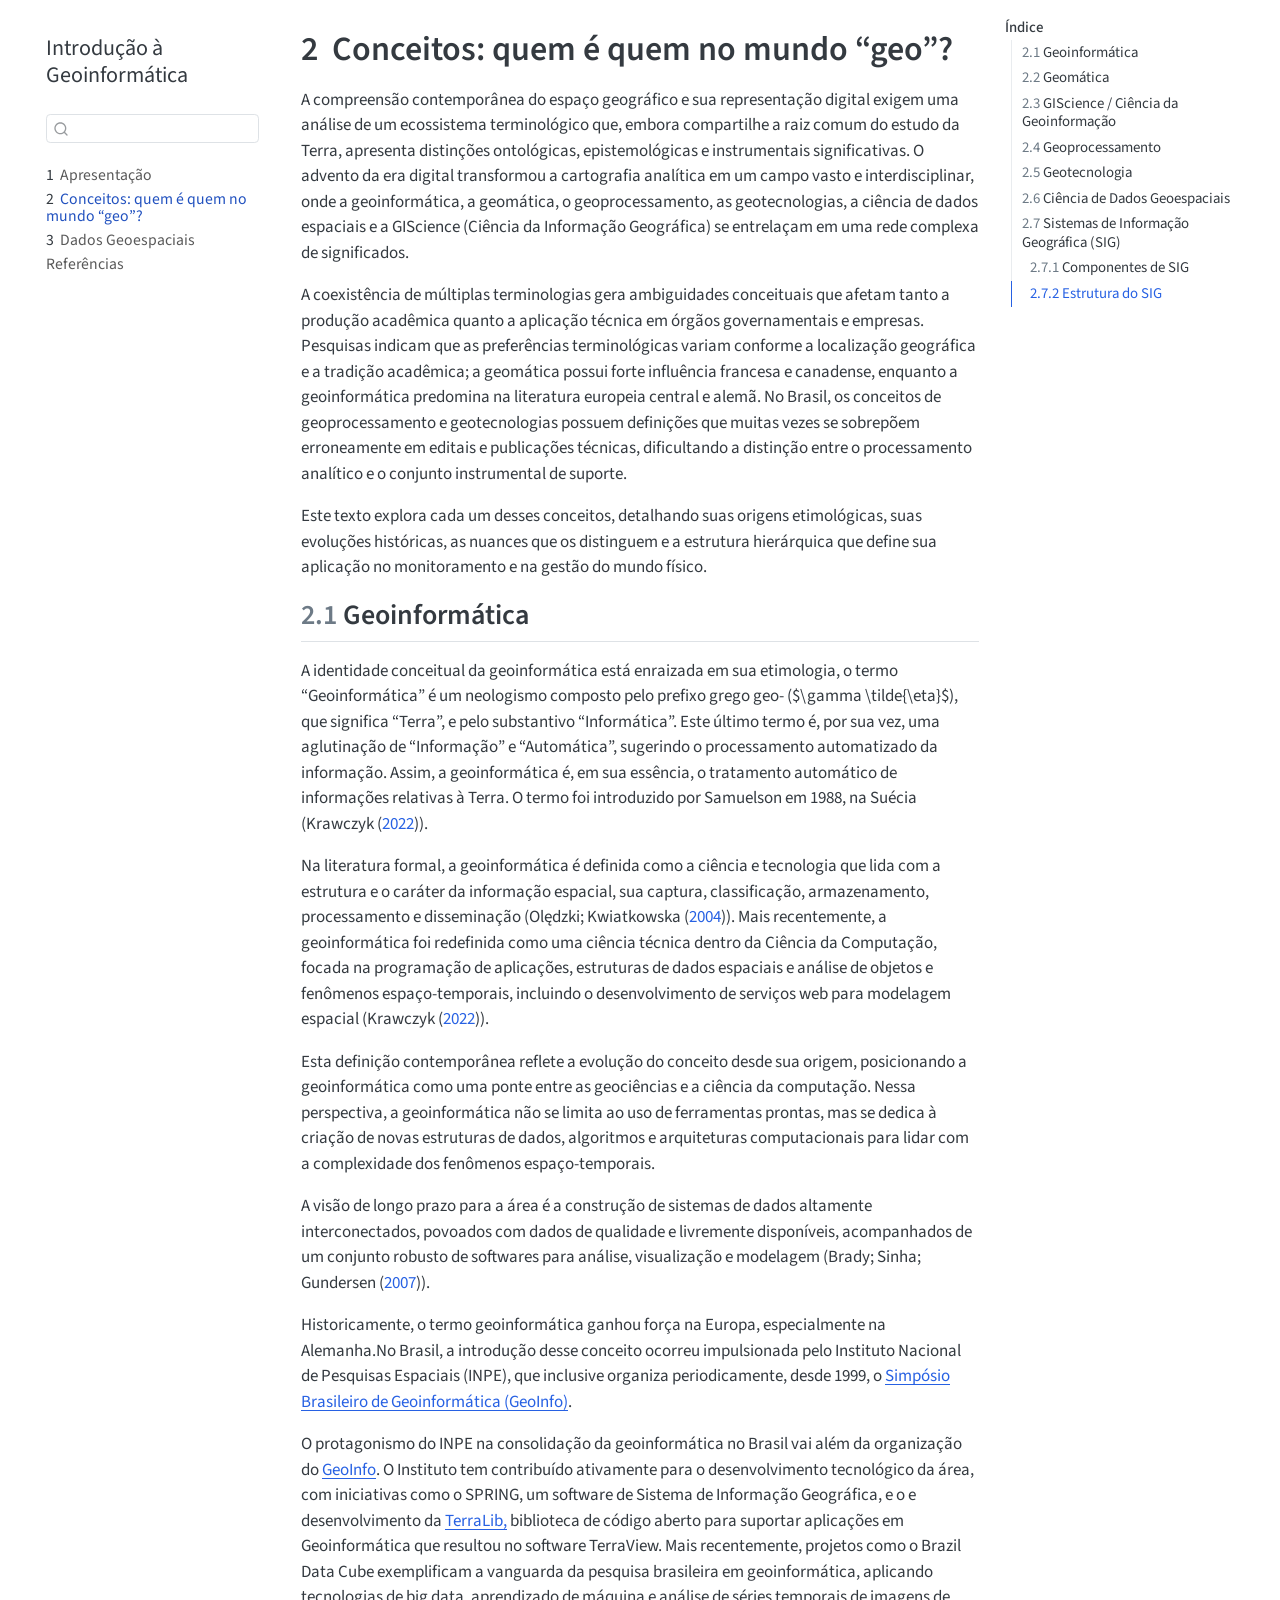
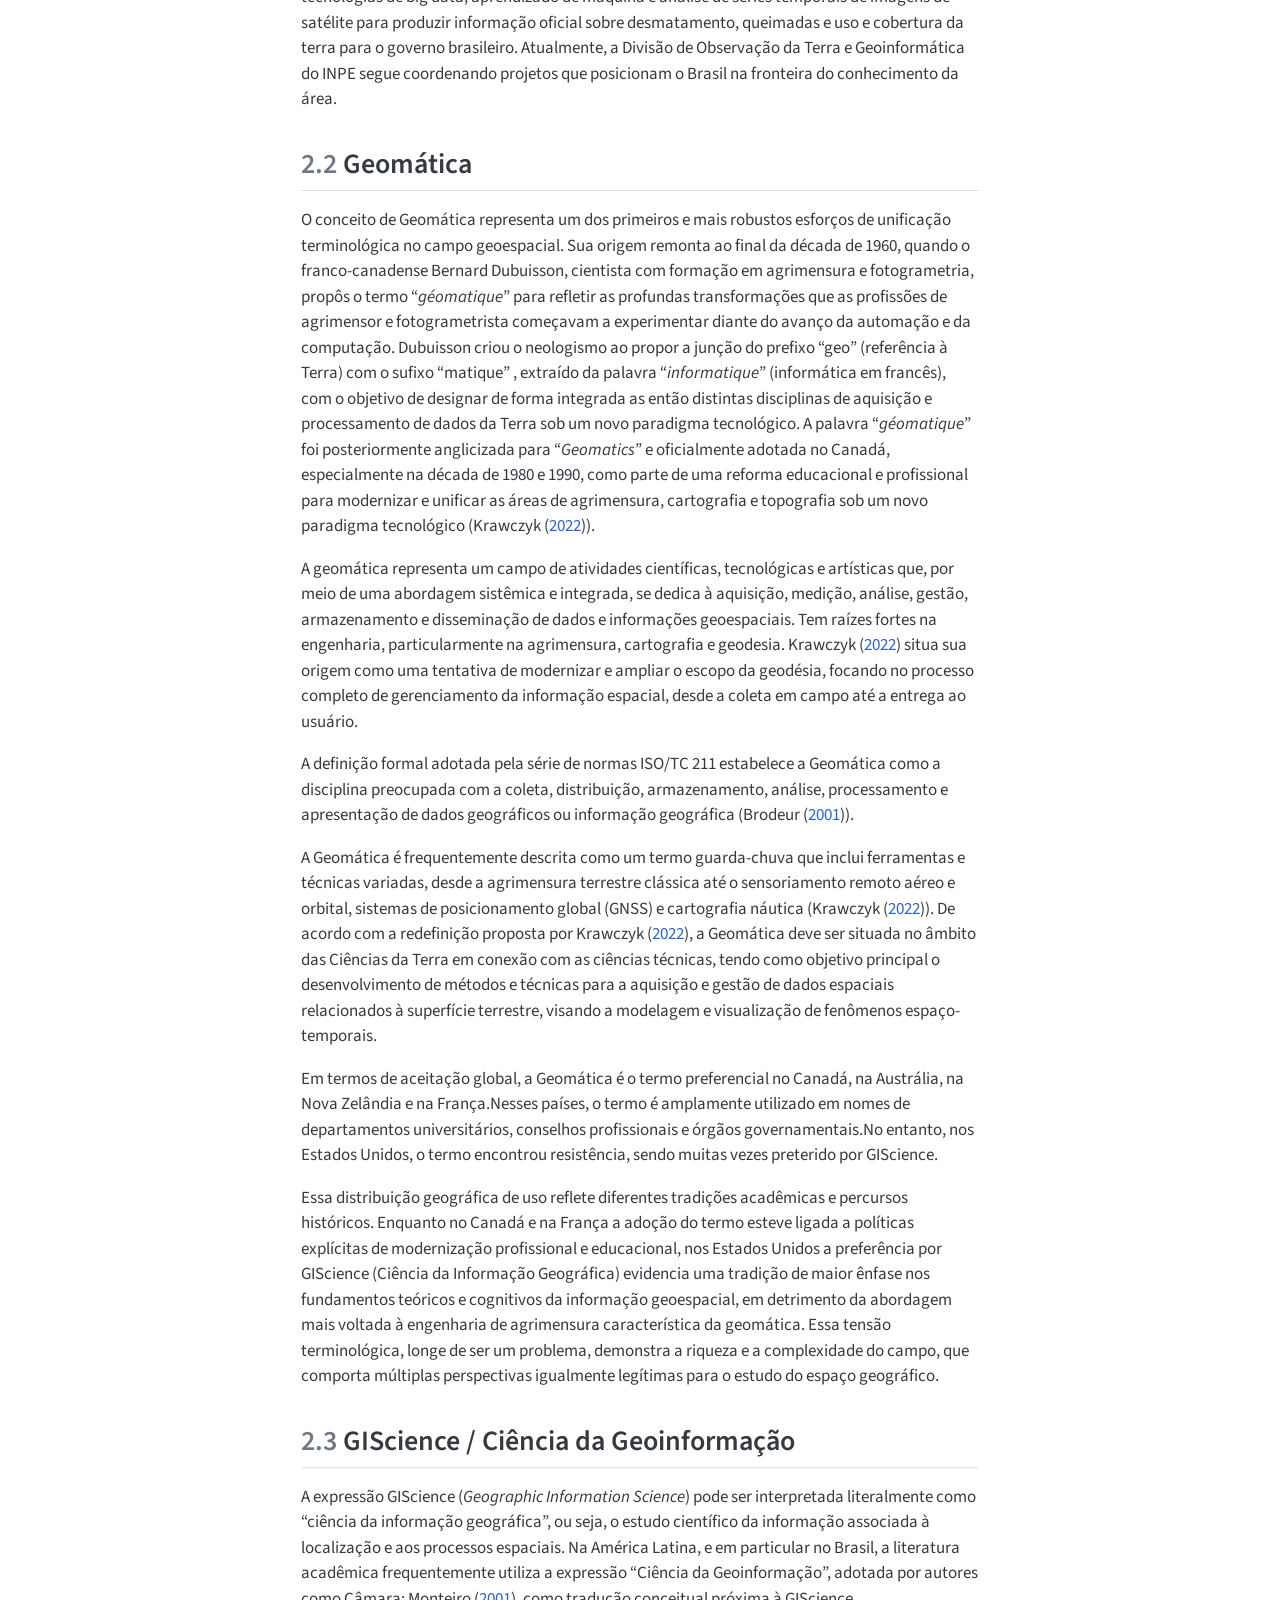
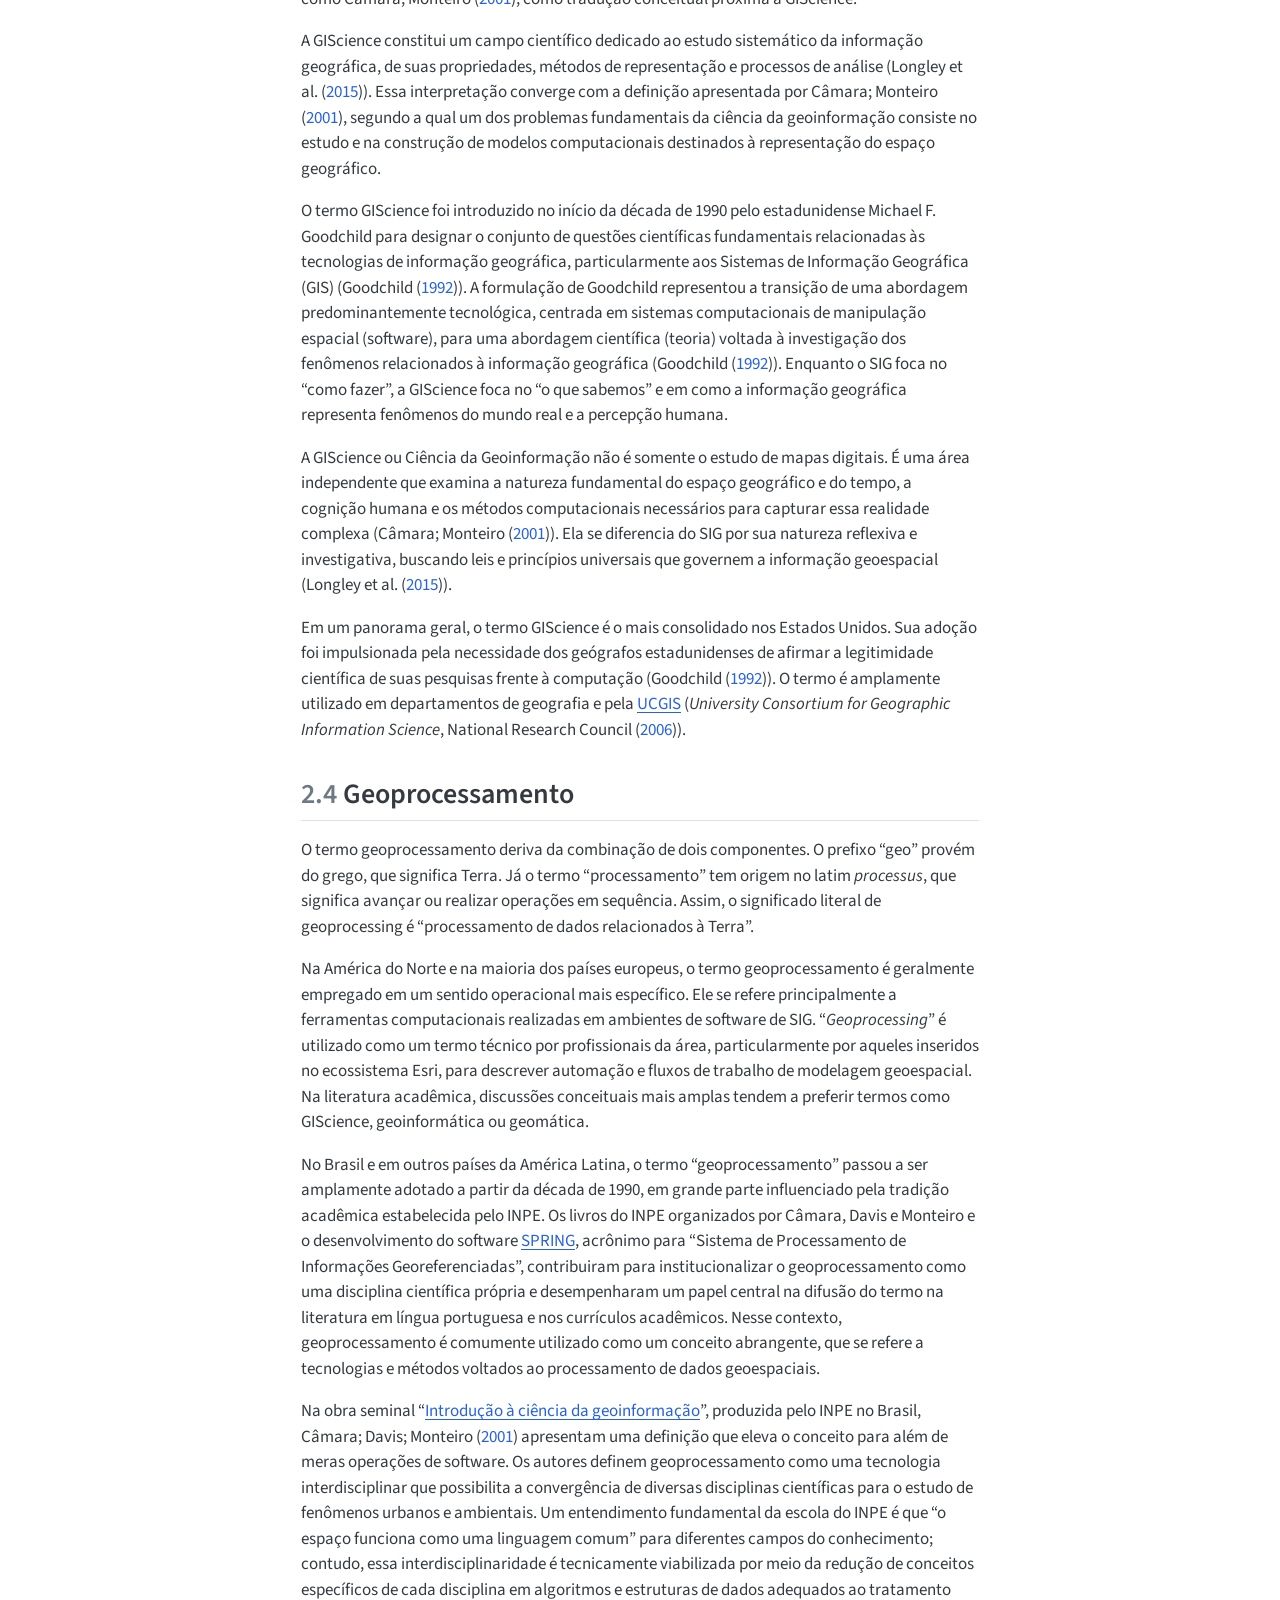
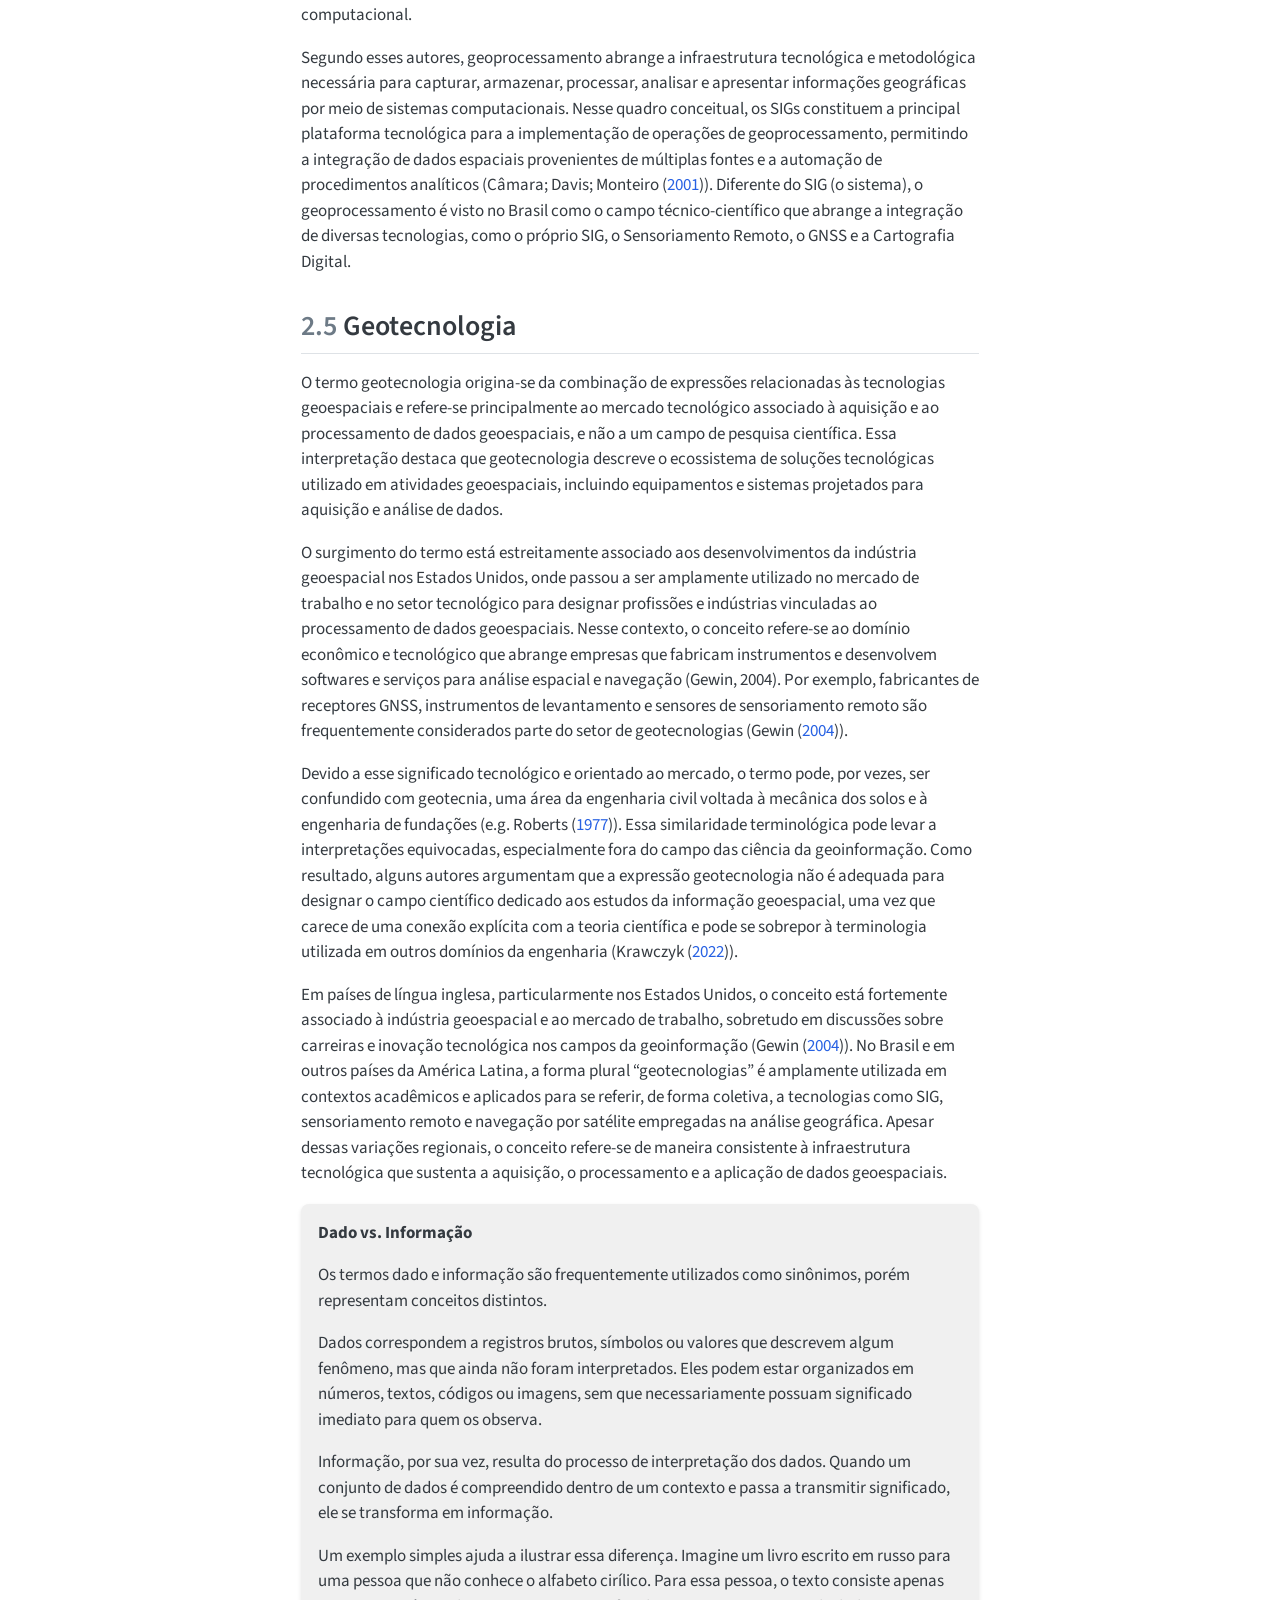
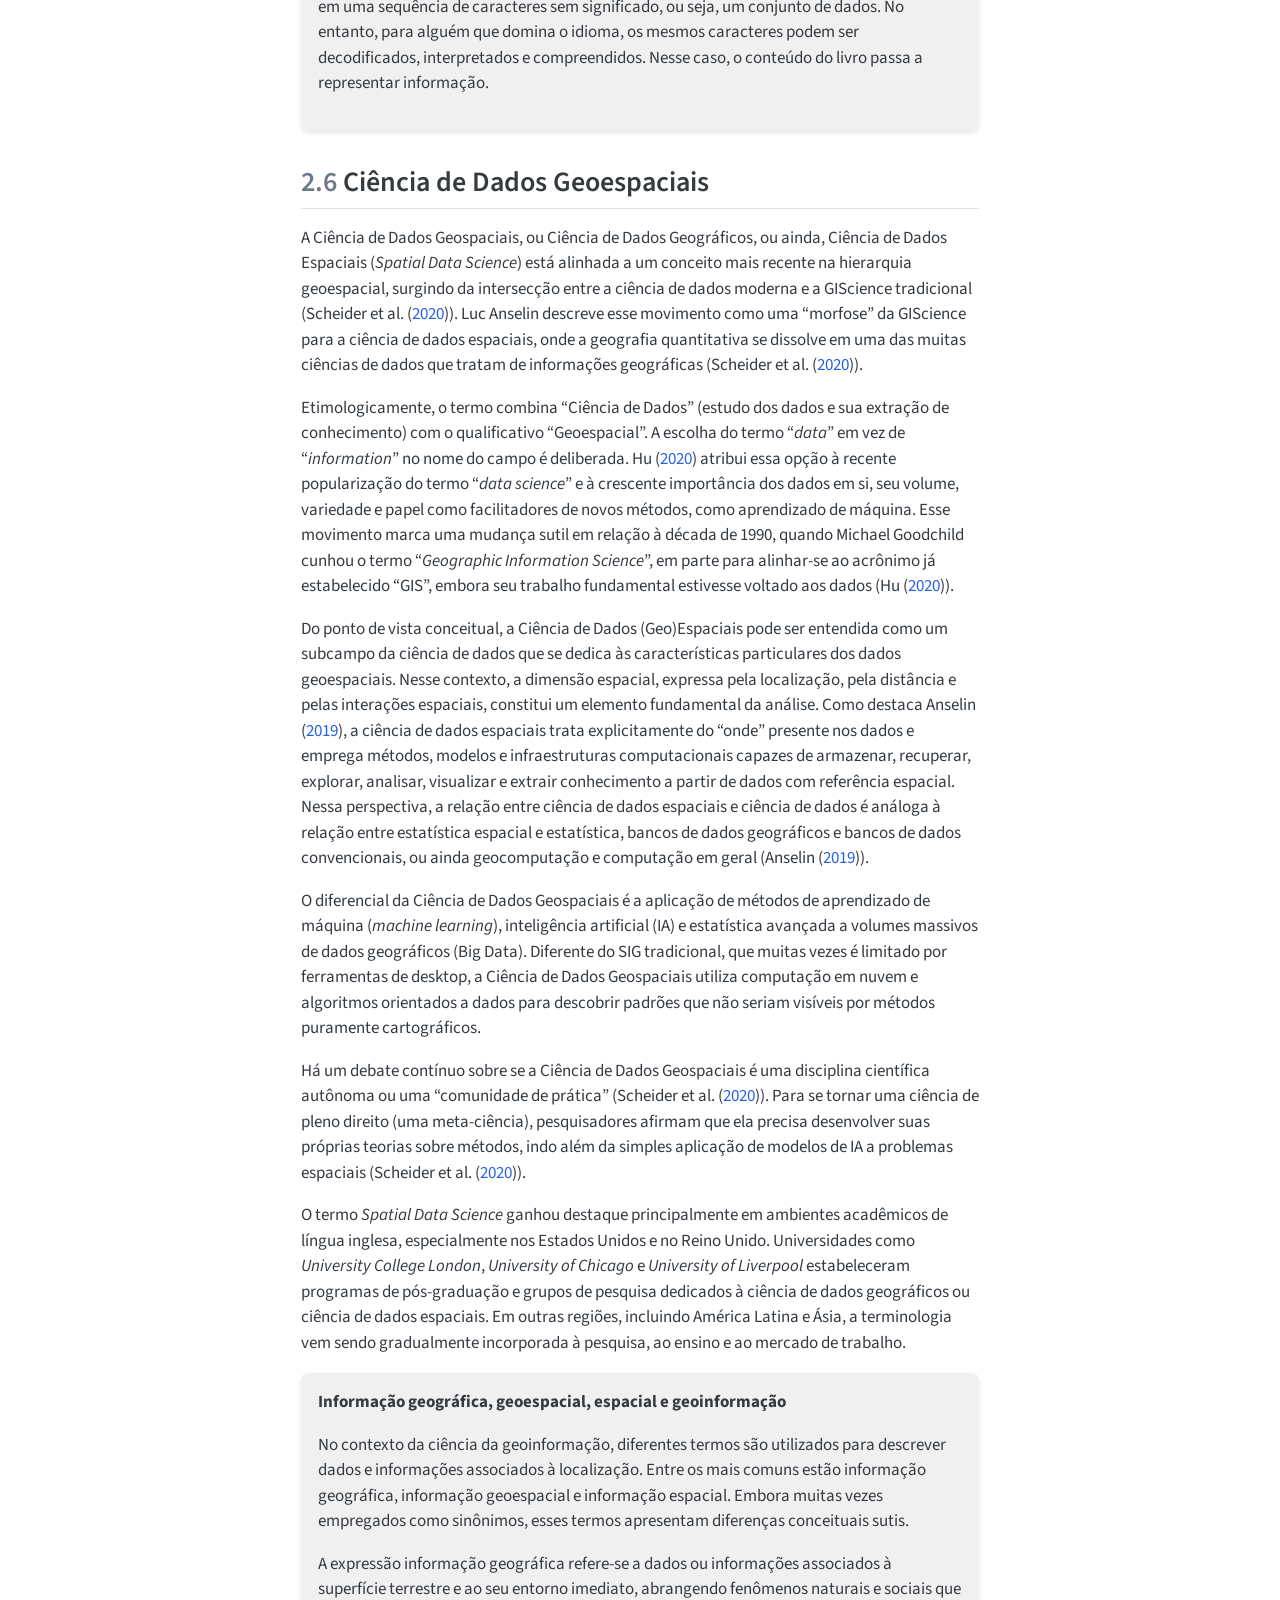
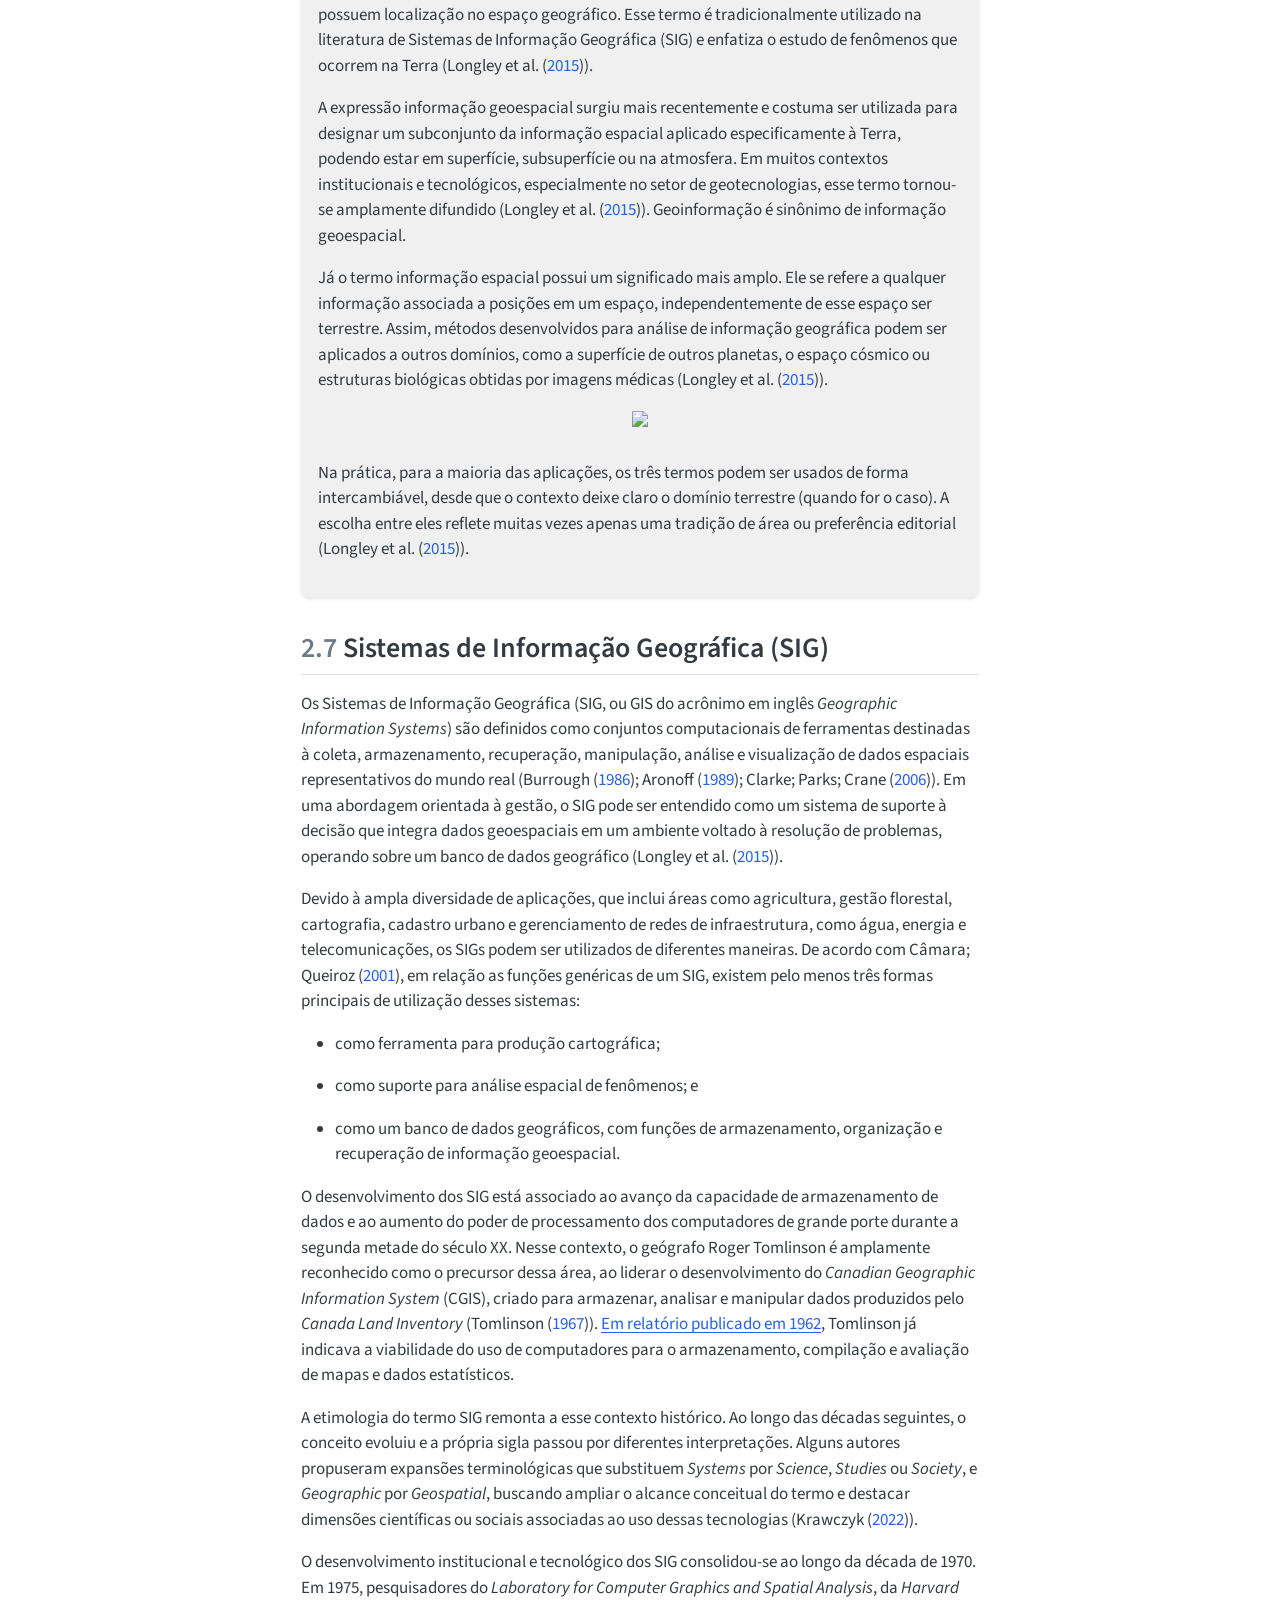
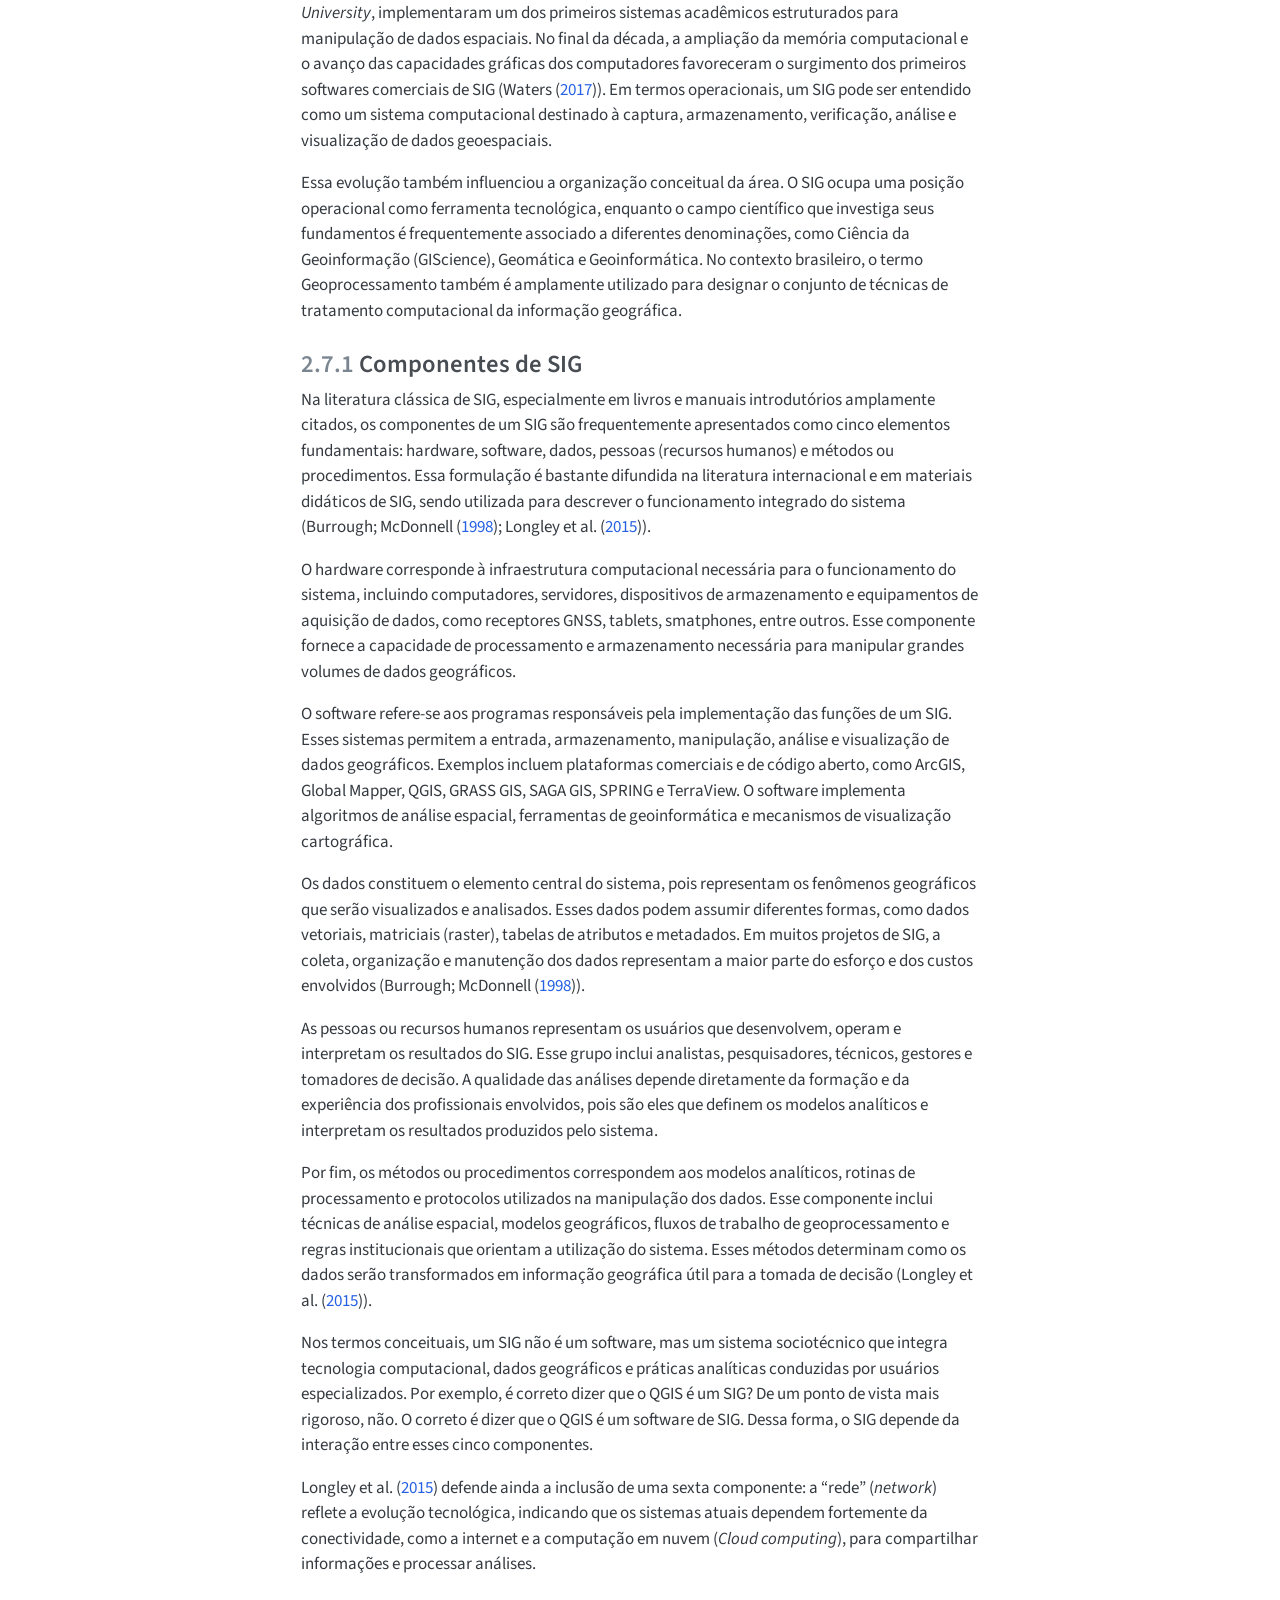
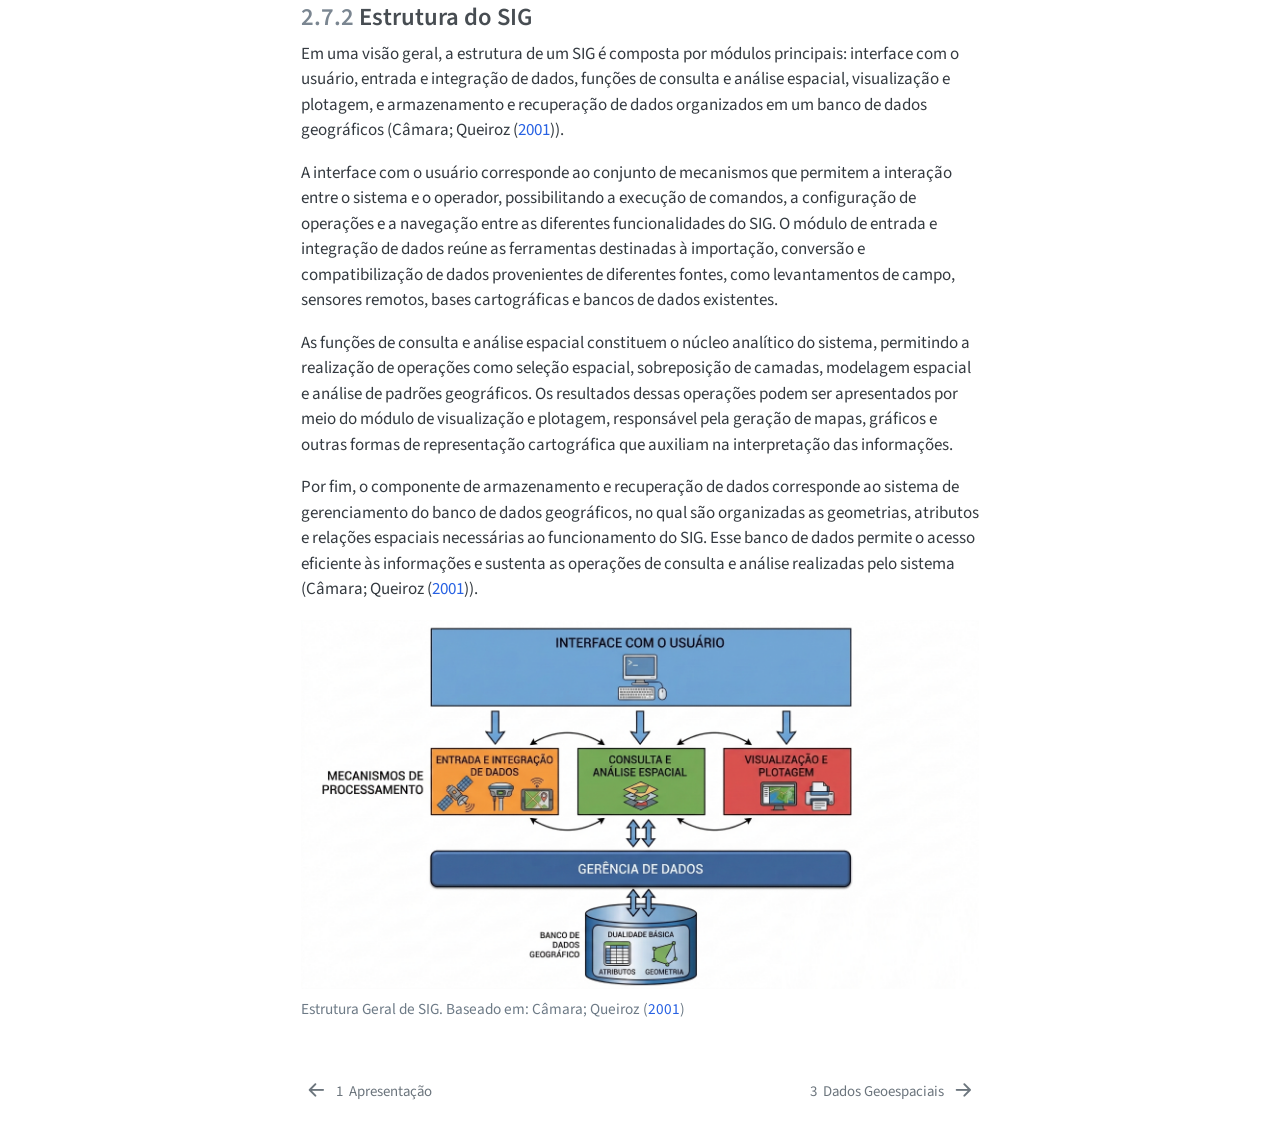
==== docs/intro.html @ f009b268 "Render book" ====
<!DOCTYPE html>
<html xmlns="http://www.w3.org/1999/xhtml" lang="pt-BR" xml:lang="pt-BR"><head>

<meta charset="utf-8">
<meta name="generator" content="quarto-1.6.42">

<meta name="viewport" content="width=device-width, initial-scale=1.0, user-scalable=yes">


<title>2&nbsp; Conceitos: quem é quem no mundo “geo”? – Introdução à Geoinformática</title>
<style>
code{white-space: pre-wrap;}
span.smallcaps{font-variant: small-caps;}
div.columns{display: flex; gap: min(4vw, 1.5em);}
div.column{flex: auto; overflow-x: auto;}
div.hanging-indent{margin-left: 1.5em; text-indent: -1.5em;}
ul.task-list{list-style: none;}
ul.task-list li input[type="checkbox"] {
  width: 0.8em;
  margin: 0 0.8em 0.2em -1em; /* quarto-specific, see https://github.com/quarto-dev/quarto-cli/issues/4556 */ 
  vertical-align: middle;
}
/* CSS for citations */
div.csl-bib-body { }
div.csl-entry {
  clear: both;
  margin-bottom: 1em;
}
.hanging-indent div.csl-entry {
  margin-left:2em;
  text-indent:-2em;
}
div.csl-left-margin {
  min-width:2em;
  float:left;
}
div.csl-right-inline {
  margin-left:2em;
  padding-left:1em;
}
div.csl-indent {
  margin-left: 2em;
}</style>


<script src="site_libs/quarto-nav/quarto-nav.js"></script>
<script src="site_libs/quarto-nav/headroom.min.js"></script>
<script src="site_libs/clipboard/clipboard.min.js"></script>
<script src="site_libs/quarto-search/autocomplete.umd.js"></script>
<script src="site_libs/quarto-search/fuse.min.js"></script>
<script src="site_libs/quarto-search/quarto-search.js"></script>
<meta name="quarto:offset" content="./">
<link href="./summary.html" rel="next">
<link href="./index.html" rel="prev">
<script src="site_libs/quarto-html/quarto.js"></script>
<script src="site_libs/quarto-html/popper.min.js"></script>
<script src="site_libs/quarto-html/tippy.umd.min.js"></script>
<script src="site_libs/quarto-html/anchor.min.js"></script>
<link href="site_libs/quarto-html/tippy.css" rel="stylesheet">
<link href="site_libs/quarto-html/quarto-syntax-highlighting-2f5df379a58b258e96c21c0638c20c03.css" rel="stylesheet" id="quarto-text-highlighting-styles">
<script src="site_libs/bootstrap/bootstrap.min.js"></script>
<link href="site_libs/bootstrap/bootstrap-icons.css" rel="stylesheet">
<link href="site_libs/bootstrap/bootstrap-8da5b4427184b79ecddefad3d342027e.min.css" rel="stylesheet" append-hash="true" id="quarto-bootstrap" data-mode="light">
<script id="quarto-search-options" type="application/json">{
  "location": "sidebar",
  "copy-button": false,
  "collapse-after": 3,
  "panel-placement": "start",
  "type": "textbox",
  "limit": 50,
  "keyboard-shortcut": [
    "f",
    "/",
    "s"
  ],
  "show-item-context": false,
  "language": {
    "search-no-results-text": "Nenhum resultado",
    "search-matching-documents-text": "documentos correspondentes",
    "search-copy-link-title": "Copiar link para a busca",
    "search-hide-matches-text": "Esconder correspondências adicionais",
    "search-more-match-text": "mais correspondência neste documento",
    "search-more-matches-text": "mais correspondências neste documento",
    "search-clear-button-title": "Limpar",
    "search-text-placeholder": "",
    "search-detached-cancel-button-title": "Cancelar",
    "search-submit-button-title": "Enviar",
    "search-label": "Procurar"
  }
}</script>


<link rel="stylesheet" href="estilos.css">
</head>

<body class="nav-sidebar floating">

<div id="quarto-search-results"></div>
  <header id="quarto-header" class="headroom fixed-top">
  <nav class="quarto-secondary-nav">
    <div class="container-fluid d-flex">
      <button type="button" class="quarto-btn-toggle btn" data-bs-toggle="collapse" role="button" data-bs-target=".quarto-sidebar-collapse-item" aria-controls="quarto-sidebar" aria-expanded="false" aria-label="Alternar barra lateral" onclick="if (window.quartoToggleHeadroom) { window.quartoToggleHeadroom(); }">
        <i class="bi bi-layout-text-sidebar-reverse"></i>
      </button>
        <nav class="quarto-page-breadcrumbs" aria-label="breadcrumb"><ol class="breadcrumb"><li class="breadcrumb-item"><a href="./intro.html"><span class="chapter-number">2</span>&nbsp; <span class="chapter-title">Conceitos: quem é quem no mundo “geo”?</span></a></li></ol></nav>
        <a class="flex-grow-1" role="navigation" data-bs-toggle="collapse" data-bs-target=".quarto-sidebar-collapse-item" aria-controls="quarto-sidebar" aria-expanded="false" aria-label="Alternar barra lateral" onclick="if (window.quartoToggleHeadroom) { window.quartoToggleHeadroom(); }">      
        </a>
      <button type="button" class="btn quarto-search-button" aria-label="Procurar" onclick="window.quartoOpenSearch();">
        <i class="bi bi-search"></i>
      </button>
    </div>
  </nav>
</header>
<!-- content -->
<div id="quarto-content" class="quarto-container page-columns page-rows-contents page-layout-article">
<!-- sidebar -->
  <nav id="quarto-sidebar" class="sidebar collapse collapse-horizontal quarto-sidebar-collapse-item sidebar-navigation floating overflow-auto">
    <div class="pt-lg-2 mt-2 text-left sidebar-header">
    <div class="sidebar-title mb-0 py-0">
      <a href="./">Introdução à Geoinformática</a> 
    </div>
      </div>
        <div class="mt-2 flex-shrink-0 align-items-center">
        <div class="sidebar-search">
        <div id="quarto-search" class="" title="Procurar"></div>
        </div>
        </div>
    <div class="sidebar-menu-container"> 
    <ul class="list-unstyled mt-1">
        <li class="sidebar-item">
  <div class="sidebar-item-container"> 
  <a href="./index.html" class="sidebar-item-text sidebar-link">
 <span class="menu-text"><span class="chapter-number">1</span>&nbsp; <span class="chapter-title">Apresentação</span></span></a>
  </div>
</li>
        <li class="sidebar-item">
  <div class="sidebar-item-container"> 
  <a href="./intro.html" class="sidebar-item-text sidebar-link active">
 <span class="menu-text"><span class="chapter-number">2</span>&nbsp; <span class="chapter-title">Conceitos: quem é quem no mundo “geo”?</span></span></a>
  </div>
</li>
        <li class="sidebar-item">
  <div class="sidebar-item-container"> 
  <a href="./summary.html" class="sidebar-item-text sidebar-link">
 <span class="menu-text"><span class="chapter-number">3</span>&nbsp; <span class="chapter-title">Dados Geoespaciais</span></span></a>
  </div>
</li>
        <li class="sidebar-item">
  <div class="sidebar-item-container"> 
  <a href="./references.html" class="sidebar-item-text sidebar-link">
 <span class="menu-text">Referências</span></a>
  </div>
</li>
    </ul>
    </div>
</nav>
<div id="quarto-sidebar-glass" class="quarto-sidebar-collapse-item" data-bs-toggle="collapse" data-bs-target=".quarto-sidebar-collapse-item"></div>
<!-- margin-sidebar -->
    <div id="quarto-margin-sidebar" class="sidebar margin-sidebar">
        <nav id="TOC" role="doc-toc" class="toc-active">
    <h2 id="toc-title">Índice</h2>
   
  <ul>
  <li><a href="#geoinformática" id="toc-geoinformática" class="nav-link active" data-scroll-target="#geoinformática"><span class="header-section-number">2.1</span> Geoinformática</a></li>
  <li><a href="#geomática" id="toc-geomática" class="nav-link" data-scroll-target="#geomática"><span class="header-section-number">2.2</span> Geomática</a></li>
  <li><a href="#giscience-ciência-da-geoinformação" id="toc-giscience-ciência-da-geoinformação" class="nav-link" data-scroll-target="#giscience-ciência-da-geoinformação"><span class="header-section-number">2.3</span> GIScience / Ciência da Geoinformação</a></li>
  <li><a href="#geoprocessamento" id="toc-geoprocessamento" class="nav-link" data-scroll-target="#geoprocessamento"><span class="header-section-number">2.4</span> Geoprocessamento</a></li>
  <li><a href="#geotecnologia" id="toc-geotecnologia" class="nav-link" data-scroll-target="#geotecnologia"><span class="header-section-number">2.5</span> Geotecnologia</a></li>
  <li><a href="#ciência-de-dados-geoespaciais" id="toc-ciência-de-dados-geoespaciais" class="nav-link" data-scroll-target="#ciência-de-dados-geoespaciais"><span class="header-section-number">2.6</span> Ciência de Dados Geoespaciais</a></li>
  <li><a href="#sistemas-de-informação-geográfica-sig" id="toc-sistemas-de-informação-geográfica-sig" class="nav-link" data-scroll-target="#sistemas-de-informação-geográfica-sig"><span class="header-section-number">2.7</span> Sistemas de Informação Geográfica (SIG)</a>
  <ul class="collapse">
  <li><a href="#componentes-de-sig" id="toc-componentes-de-sig" class="nav-link" data-scroll-target="#componentes-de-sig"><span class="header-section-number">2.7.1</span> Componentes de SIG</a></li>
  <li><a href="#estrutura-do-sig" id="toc-estrutura-do-sig" class="nav-link" data-scroll-target="#estrutura-do-sig"><span class="header-section-number">2.7.2</span> Estrutura do SIG</a></li>
  </ul></li>
  </ul>
</nav>
    </div>
<!-- main -->
<main class="content" id="quarto-document-content">

<header id="title-block-header" class="quarto-title-block default">
<div class="quarto-title">
<h1 class="title"><span class="chapter-number">2</span>&nbsp; <span class="chapter-title">Conceitos: quem é quem no mundo “geo”?</span></h1>
</div>



<div class="quarto-title-meta">

    
  
    
  </div>
  


</header>


<p>A compreensão contemporânea do espaço geográfico e sua representação digital exigem uma análise de um ecossistema terminológico que, embora compartilhe a raiz comum do estudo da Terra, apresenta distinções ontológicas, epistemológicas e instrumentais significativas. O advento da era digital transformou a cartografia analítica em um campo vasto e interdisciplinar, onde a geoinformática, a geomática, o geoprocessamento, as geotecnologias, a ciência de dados espaciais e a GIScience (Ciência da Informação Geográfica) se entrelaçam em uma rede complexa de significados.</p>
<p>A coexistência de múltiplas terminologias gera ambiguidades conceituais que afetam tanto a produção acadêmica quanto a aplicação técnica em órgãos governamentais e empresas. Pesquisas indicam que as preferências terminológicas variam conforme a localização geográfica e a tradição acadêmica; a geomática possui forte influência francesa e canadense, enquanto a geoinformática predomina na literatura europeia central e alemã. No Brasil, os conceitos de geoprocessamento e geotecnologias possuem definições que muitas vezes se sobrepõem erroneamente em editais e publicações técnicas, dificultando a distinção entre o processamento analítico e o conjunto instrumental de suporte.</p>
<p>Este texto explora cada um desses conceitos, detalhando suas origens etimológicas, suas evoluções históricas, as nuances que os distinguem e a estrutura hierárquica que define sua aplicação no monitoramento e na gestão do mundo físico.</p>
<section id="geoinformática" class="level2" data-number="2.1">
<h2 data-number="2.1" class="anchored" data-anchor-id="geoinformática"><span class="header-section-number">2.1</span> Geoinformática</h2>
<p>A identidade conceitual da geoinformática está enraizada em sua etimologia, o termo “Geoinformática” é um neologismo composto pelo prefixo grego geo- ($\gamma \tilde{\eta}$), que significa “Terra”, e pelo substantivo “Informática”. Este último termo é, por sua vez, uma aglutinação de “Informação” e “Automática”, sugerindo o processamento automatizado da informação. Assim, a geoinformática é, em sua essência, o tratamento automático de informações relativas à Terra. O termo foi introduzido por Samuelson em 1988, na Suécia (<span class="citation" data-cites="Krawczyk2022">Krawczyk (<a href="references.html#ref-Krawczyk2022" role="doc-biblioref">2022</a>)</span>).</p>
<p>Na literatura formal, a geoinformática é definida como a ciência e tecnologia que lida com a estrutura e o caráter da informação espacial, sua captura, classificação, armazenamento, processamento e disseminação (<span class="citation" data-cites="olkedzki2004">Olędzki; Kwiatkowska (<a href="references.html#ref-olkedzki2004" role="doc-biblioref">2004</a>)</span>). Mais recentemente, a geoinformática foi redefinida como uma ciência técnica dentro da Ciência da Computação, focada na programação de aplicações, estruturas de dados espaciais e análise de objetos e fenômenos espaço-temporais, incluindo o desenvolvimento de serviços web para modelagem espacial (<span class="citation" data-cites="Krawczyk2022">Krawczyk (<a href="references.html#ref-Krawczyk2022" role="doc-biblioref">2022</a>)</span>).</p>
<p>Esta definição contemporânea reflete a evolução do conceito desde sua origem, posicionando a geoinformática como uma ponte entre as geociências e a ciência da computação. Nessa perspectiva, a geoinformática não se limita ao uso de ferramentas prontas, mas se dedica à criação de novas estruturas de dados, algoritmos e arquiteturas computacionais para lidar com a complexidade dos fenômenos espaço-temporais.</p>
<p>A visão de longo prazo para a área é a construção de sistemas de dados altamente interconectados, povoados com dados de qualidade e livremente disponíveis, acompanhados de um conjunto robusto de softwares para análise, visualização e modelagem (<span class="citation" data-cites="brady2007">Brady; Sinha; Gundersen (<a href="references.html#ref-brady2007" role="doc-biblioref">2007</a>)</span>).</p>
<p>Historicamente, o termo geoinformática ganhou força na Europa, especialmente na Alemanha.No Brasil, a introdução desse conceito ocorreu impulsionada pelo Instituto Nacional de Pesquisas Espaciais (INPE), que inclusive organiza periodicamente, desde 1999, o <a href="http://www.geoinfo.info/">Simpósio Brasileiro de Geoinformática (GeoInfo)</a>.</p>
<p>O protagonismo do INPE na consolidação da geoinformática no Brasil vai além da organização do <a href="http://www.geoinfo.info/">GeoInfo</a>. O Instituto tem contribuído ativamente para o desenvolvimento tecnológico da área, com iniciativas como o SPRING, um software de Sistema de Informação Geográfica, e o e desenvolvimento da <a href="http://www.dpi.inpe.br/terralib">TerraLib,</a> biblioteca de código aberto para suportar aplicações em Geoinformática que resultou no software TerraView. Mais recentemente, projetos como o Brazil Data Cube exemplificam a vanguarda da pesquisa brasileira em geoinformática, aplicando tecnologias de big data, aprendizado de máquina e análise de séries temporais de imagens de satélite para produzir informação oficial sobre desmatamento, queimadas e uso e cobertura da terra para o governo brasileiro. Atualmente, a Divisão de Observação da Terra e Geoinformática do INPE segue coordenando projetos que posicionam o Brasil na fronteira do conhecimento da área.</p>
</section>
<section id="geomática" class="level2" data-number="2.2">
<h2 data-number="2.2" class="anchored" data-anchor-id="geomática"><span class="header-section-number">2.2</span> Geomática</h2>
<p>O conceito de Geomática representa um dos primeiros e mais robustos esforços de unificação terminológica no campo geoespacial. Sua origem remonta ao final da década de 1960, quando o franco-canadense Bernard Dubuisson, cientista com formação em agrimensura e fotogrametria, propôs o termo “<em>géomatique</em>” para refletir as profundas transformações que as profissões de agrimensor e fotogrametrista começavam a experimentar diante do avanço da automação e da computação. Dubuisson criou o neologismo ao propor a junção do prefixo “geo” (referência à Terra) com o sufixo “matique” , extraído da palavra “<em>informatique</em>” (informática em francês), com o objetivo de designar de forma integrada as então distintas disciplinas de aquisição e processamento de dados da Terra sob um novo paradigma tecnológico. A palavra “<em>géomatique</em>” foi posteriormente anglicizada para “<em>Geomatics</em>” e oficialmente adotada no Canadá, especialmente na década de 1980 e 1990, como parte de uma reforma educacional e profissional para modernizar e unificar as áreas de agrimensura, cartografia e topografia sob um novo paradigma tecnológico (<span class="citation" data-cites="Krawczyk2022">Krawczyk (<a href="references.html#ref-Krawczyk2022" role="doc-biblioref">2022</a>)</span>).</p>
<p>A geomática representa um campo de atividades científicas, tecnológicas e artísticas que, por meio de uma abordagem sistêmica e integrada, se dedica à aquisição, medição, análise, gestão, armazenamento e disseminação de dados e informações geoespaciais. Tem raízes fortes na engenharia, particularmente na agrimensura, cartografia e geodesia. <span class="citation" data-cites="Krawczyk2022">Krawczyk (<a href="references.html#ref-Krawczyk2022" role="doc-biblioref">2022</a>)</span> situa sua origem como uma tentativa de modernizar e ampliar o escopo da geodésia, focando no processo completo de gerenciamento da informação espacial, desde a coleta em campo até a entrega ao usuário.</p>
<p>A definição formal adotada pela série de normas ISO/TC 211 estabelece a Geomática como a disciplina preocupada com a coleta, distribuição, armazenamento, análise, processamento e apresentação de dados geográficos ou informação geográfica (<span class="citation" data-cites="brodeur2001">Brodeur (<a href="references.html#ref-brodeur2001" role="doc-biblioref">2001</a>)</span>).</p>
<p>A Geomática é frequentemente descrita como um termo guarda-chuva que inclui ferramentas e técnicas variadas, desde a agrimensura terrestre clássica até o sensoriamento remoto aéreo e orbital, sistemas de posicionamento global (GNSS) e cartografia náutica (<span class="citation" data-cites="Krawczyk2022">Krawczyk (<a href="references.html#ref-Krawczyk2022" role="doc-biblioref">2022</a>)</span>). De acordo com a redefinição proposta por <span class="citation" data-cites="Krawczyk2022">Krawczyk (<a href="references.html#ref-Krawczyk2022" role="doc-biblioref">2022</a>)</span>, a Geomática deve ser situada no âmbito das Ciências da Terra em conexão com as ciências técnicas, tendo como objetivo principal o desenvolvimento de métodos e técnicas para a aquisição e gestão de dados espaciais relacionados à superfície terrestre, visando a modelagem e visualização de fenômenos espaço-temporais.</p>
<p>Em termos de aceitação global, a Geomática é o termo preferencial no Canadá, na Austrália, na Nova Zelândia e na França.Nesses países, o termo é amplamente utilizado em nomes de departamentos universitários, conselhos profissionais e órgãos governamentais.No entanto, nos Estados Unidos, o termo encontrou resistência, sendo muitas vezes preterido por GIScience.</p>
<p>Essa distribuição geográfica de uso reflete diferentes tradições acadêmicas e percursos históricos. Enquanto no Canadá e na França a adoção do termo esteve ligada a políticas explícitas de modernização profissional e educacional, nos Estados Unidos a preferência por GIScience (Ciência da Informação Geográfica) evidencia uma tradição de maior ênfase nos fundamentos teóricos e cognitivos da informação geoespacial, em detrimento da abordagem mais voltada à engenharia de agrimensura característica da geomática. Essa tensão terminológica, longe de ser um problema, demonstra a riqueza e a complexidade do campo, que comporta múltiplas perspectivas igualmente legítimas para o estudo do espaço geográfico.</p>
</section>
<section id="giscience-ciência-da-geoinformação" class="level2" data-number="2.3">
<h2 data-number="2.3" class="anchored" data-anchor-id="giscience-ciência-da-geoinformação"><span class="header-section-number">2.3</span> GIScience / Ciência da Geoinformação</h2>
<p>A expressão GIScience (<em>Geographic Information Science</em>) pode ser interpretada literalmente como “ciência da informação geográfica”, ou seja, o estudo científico da informação associada à localização e aos processos espaciais. Na América Latina, e em particular no Brasil, a literatura acadêmica frequentemente utiliza a expressão “Ciência da Geoinformação”, adotada por autores como <span class="citation" data-cites="CâmaraMont2001">Câmara; Monteiro (<a href="references.html#ref-CâmaraMont2001" role="doc-biblioref">2001</a>)</span>, como tradução conceitual próxima à GIScience.</p>
<p>A GIScience constitui um campo científico dedicado ao estudo sistemático da informação geográfica, de suas propriedades, métodos de representação e processos de análise (<span class="citation" data-cites="longley2015">Longley et al. (<a href="references.html#ref-longley2015" role="doc-biblioref">2015</a>)</span>). Essa interpretação converge com a definição apresentada por <span class="citation" data-cites="CâmaraMont2001">Câmara; Monteiro (<a href="references.html#ref-CâmaraMont2001" role="doc-biblioref">2001</a>)</span>, segundo a qual um dos problemas fundamentais da ciência da geoinformação consiste no estudo e na construção de modelos computacionais destinados à representação do espaço geográfico.</p>
<p>O termo GIScience foi introduzido no início da década de 1990 pelo estadunidense Michael F. Goodchild para designar o conjunto de questões científicas fundamentais relacionadas às tecnologias de informação geográfica, particularmente aos Sistemas de Informação Geográfica (GIS) (<span class="citation" data-cites="goodchild1992">Goodchild (<a href="references.html#ref-goodchild1992" role="doc-biblioref">1992</a>)</span>). A formulação de Goodchild representou a transição de uma abordagem predominantemente tecnológica, centrada em sistemas computacionais de manipulação espacial (software), para uma abordagem científica (teoria) voltada à investigação dos fenômenos relacionados à informação geográfica (<span class="citation" data-cites="goodchild1992">Goodchild (<a href="references.html#ref-goodchild1992" role="doc-biblioref">1992</a>)</span>). Enquanto o SIG foca no “como fazer”, a GIScience foca no “o que sabemos” e em como a informação geográfica representa fenômenos do mundo real e a percepção humana.</p>
<p>A GIScience ou Ciência da Geoinformação não é somente o estudo de mapas digitais. É uma área independente que examina a natureza fundamental do espaço geográfico e do tempo, a cognição humana e os métodos computacionais necessários para capturar essa realidade complexa (<span class="citation" data-cites="CâmaraMont2001">Câmara; Monteiro (<a href="references.html#ref-CâmaraMont2001" role="doc-biblioref">2001</a>)</span>). Ela se diferencia do SIG por sua natureza reflexiva e investigativa, buscando leis e princípios universais que governem a informação geoespacial (<span class="citation" data-cites="longley2015">Longley et al. (<a href="references.html#ref-longley2015" role="doc-biblioref">2015</a>)</span>).</p>
<p>Em um panorama geral, o termo GIScience é o mais consolidado nos Estados Unidos. Sua adoção foi impulsionada pela necessidade dos geógrafos estadunidenses de afirmar a legitimidade científica de suas pesquisas frente à computação (<span class="citation" data-cites="goodchild1992">Goodchild (<a href="references.html#ref-goodchild1992" role="doc-biblioref">1992</a>)</span>). O termo é amplamente utilizado em departamentos de geografia e pela <a href="https://www.ucgis.org/">UCGIS</a> (<em>University Consortium for Geographic Information Science</em>, <span class="citation" data-cites="NRC2006">National Research Council (<a href="references.html#ref-NRC2006" role="doc-biblioref">2006</a>)</span>).</p>
</section>
<section id="geoprocessamento" class="level2" data-number="2.4">
<h2 data-number="2.4" class="anchored" data-anchor-id="geoprocessamento"><span class="header-section-number">2.4</span> Geoprocessamento</h2>
<p>O termo geoprocessamento deriva da combinação de dois componentes. O prefixo “geo” provém do grego, que significa Terra. Já o termo “processamento” tem origem no latim <em>processus</em>, que significa avançar ou realizar operações em sequência. Assim, o significado literal de geoprocessing é “processamento de dados relacionados à Terra”.</p>
<p>Na América do Norte e na maioria dos países europeus, o termo geoprocessamento é geralmente empregado em um sentido operacional mais específico. Ele se refere principalmente a ferramentas computacionais realizadas em ambientes de software de SIG. “<em>Geoprocessing</em>” é utilizado como um termo técnico por profissionais da área, particularmente por aqueles inseridos no ecossistema Esri, para descrever automação e fluxos de trabalho de modelagem geoespacial. Na literatura acadêmica, discussões conceituais mais amplas tendem a preferir termos como GIScience, geoinformática ou geomática.</p>
<p>No Brasil e em outros países da América Latina, o termo “geoprocessamento” passou a ser amplamente adotado a partir da década de 1990, em grande parte influenciado pela tradição acadêmica estabelecida pelo INPE. Os livros do INPE organizados por Câmara, Davis e Monteiro e o desenvolvimento do software <a href="http://www.dpi.inpe.br/spring/">SPRING</a>, acrônimo para “Sistema de Processamento de Informações Georeferenciadas”, contribuiram para institucionalizar o geoprocessamento como uma disciplina científica própria e desempenharam um papel central na difusão do termo na literatura em língua portuguesa e nos currículos acadêmicos. Nesse contexto, geoprocessamento é comumente utilizado como um conceito abrangente, que se refere a tecnologias e métodos voltados ao processamento de dados geoespaciais.</p>
<p>Na obra seminal “<a href="http://www.dpi.inpe.br/gilberto/livro/introd/index.html">Introdução à ciência da geoinformação</a>”, produzida pelo INPE no Brasil, <span class="citation" data-cites="CâmaraDaviMont2001">Câmara; Davis; Monteiro (<a href="references.html#ref-CâmaraDaviMont2001" role="doc-biblioref">2001</a>)</span> apresentam uma definição que eleva o conceito para além de meras operações de software. Os autores definem geoprocessamento como uma tecnologia interdisciplinar que possibilita a convergência de diversas disciplinas científicas para o estudo de fenômenos urbanos e ambientais. Um entendimento fundamental da escola do INPE é que “o espaço funciona como uma linguagem comum” para diferentes campos do conhecimento; contudo, essa interdisciplinaridade é tecnicamente viabilizada por meio da redução de conceitos específicos de cada disciplina em algoritmos e estruturas de dados adequados ao tratamento computacional.</p>
<p>Segundo esses autores, geoprocessamento abrange a infraestrutura tecnológica e metodológica necessária para capturar, armazenar, processar, analisar e apresentar informações geográficas por meio de sistemas computacionais. Nesse quadro conceitual, os SIGs constituem a principal plataforma tecnológica para a implementação de operações de geoprocessamento, permitindo a integração de dados espaciais provenientes de múltiplas fontes e a automação de procedimentos analíticos (<span class="citation" data-cites="CâmaraDaviMont2001">Câmara; Davis; Monteiro (<a href="references.html#ref-CâmaraDaviMont2001" role="doc-biblioref">2001</a>)</span>). Diferente do SIG (o sistema), o geoprocessamento é visto no Brasil como o campo técnico-científico que abrange a integração de diversas tecnologias, como o próprio SIG, o Sensoriamento Remoto, o GNSS e a Cartografia Digital.</p>
</section>
<section id="geotecnologia" class="level2" data-number="2.5">
<h2 data-number="2.5" class="anchored" data-anchor-id="geotecnologia"><span class="header-section-number">2.5</span> Geotecnologia</h2>
<p>O termo geotecnologia origina-se da combinação de expressões relacionadas às tecnologias geoespaciais e refere-se principalmente ao mercado tecnológico associado à aquisição e ao processamento de dados geoespaciais, e não a um campo de pesquisa científica. Essa interpretação destaca que geotecnologia descreve o ecossistema de soluções tecnológicas utilizado em atividades geoespaciais, incluindo equipamentos e sistemas projetados para aquisição e análise de dados.</p>
<p>O surgimento do termo está estreitamente associado aos desenvolvimentos da indústria geoespacial nos Estados Unidos, onde passou a ser amplamente utilizado no mercado de trabalho e no setor tecnológico para designar profissões e indústrias vinculadas ao processamento de dados geoespaciais. Nesse contexto, o conceito refere-se ao domínio econômico e tecnológico que abrange empresas que fabricam instrumentos e desenvolvem softwares e serviços para análise espacial e navegação (Gewin, 2004). Por exemplo, fabricantes de receptores GNSS, instrumentos de levantamento e sensores de sensoriamento remoto são frequentemente considerados parte do setor de geotecnologias (<span class="citation" data-cites="Gewin2004">Gewin (<a href="references.html#ref-Gewin2004" role="doc-biblioref">2004</a>)</span>).</p>
<p>Devido a esse significado tecnológico e orientado ao mercado, o termo pode, por vezes, ser confundido com geotecnia, uma área da engenharia civil voltada à mecânica dos solos e à engenharia de fundações (e.g. <span class="citation" data-cites="roberts1977">Roberts (<a href="references.html#ref-roberts1977" role="doc-biblioref">1977</a>)</span>). Essa similaridade terminológica pode levar a interpretações equivocadas, especialmente fora do campo das ciência da geoinformação. Como resultado, alguns autores argumentam que a expressão geotecnologia não é adequada para designar o campo científico dedicado aos estudos da informação geoespacial, uma vez que carece de uma conexão explícita com a teoria científica e pode se sobrepor à terminologia utilizada em outros domínios da engenharia (<span class="citation" data-cites="Krawczyk2022">Krawczyk (<a href="references.html#ref-Krawczyk2022" role="doc-biblioref">2022</a>)</span>).</p>
<p>Em países de língua inglesa, particularmente nos Estados Unidos, o conceito está fortemente associado à indústria geoespacial e ao mercado de trabalho, sobretudo em discussões sobre carreiras e inovação tecnológica nos campos da geoinformação (<span class="citation" data-cites="Gewin2004">Gewin (<a href="references.html#ref-Gewin2004" role="doc-biblioref">2004</a>)</span>). No Brasil e em outros países da América Latina, a forma plural “geotecnologias” é amplamente utilizada em contextos acadêmicos e aplicados para se referir, de forma coletiva, a tecnologias como SIG, sensoriamento remoto e navegação por satélite empregadas na análise geográfica. Apesar dessas variações regionais, o conceito refere-se de maneira consistente à infraestrutura tecnológica que sustenta a aquisição, o processamento e a aplicação de dados geoespaciais.</p>
<div class="caixa-cinza">
<p><strong>Dado vs.&nbsp;Informação</strong></p>
<p>Os termos dado e informação são frequentemente utilizados como sinônimos, porém representam conceitos distintos.</p>
<p>Dados correspondem a registros brutos, símbolos ou valores que descrevem algum fenômeno, mas que ainda não foram interpretados. Eles podem estar organizados em números, textos, códigos ou imagens, sem que necessariamente possuam significado imediato para quem os observa.</p>
<p>Informação, por sua vez, resulta do processo de interpretação dos dados. Quando um conjunto de dados é compreendido dentro de um contexto e passa a transmitir significado, ele se transforma em informação.</p>
<p>Um exemplo simples ajuda a ilustrar essa diferença. Imagine um livro escrito em russo para uma pessoa que não conhece o alfabeto cirílico. Para essa pessoa, o texto consiste apenas em uma sequência de caracteres sem significado, ou seja, um conjunto de dados. No entanto, para alguém que domina o idioma, os mesmos caracteres podem ser decodificados, interpretados e compreendidos. Nesse caso, o conteúdo do livro passa a representar informação.</p>
</div>
</section>
<section id="ciência-de-dados-geoespaciais" class="level2" data-number="2.6">
<h2 data-number="2.6" class="anchored" data-anchor-id="ciência-de-dados-geoespaciais"><span class="header-section-number">2.6</span> Ciência de Dados Geoespaciais</h2>
<p>A Ciência de Dados Geospaciais, ou Ciência de Dados Geográficos, ou ainda, Ciência de Dados Espaciais (<em>Spatial Data Science</em>) está alinhada a um conceito mais recente na hierarquia geoespacial, surgindo da intersecção entre a ciência de dados moderna e a GIScience tradicional (<span class="citation" data-cites="Scheider2020">Scheider et al. (<a href="references.html#ref-Scheider2020" role="doc-biblioref">2020</a>)</span>). Luc Anselin descreve esse movimento como uma “morfose” da GIScience para a ciência de dados espaciais, onde a geografia quantitativa se dissolve em uma das muitas ciências de dados que tratam de informações geográficas (<span class="citation" data-cites="Scheider2020">Scheider et al. (<a href="references.html#ref-Scheider2020" role="doc-biblioref">2020</a>)</span>).</p>
<p>Etimologicamente, o termo combina “Ciência de Dados” (estudo dos dados e sua extração de conhecimento) com o qualificativo “Geoespacial”. A escolha do termo “<em>data</em>” em vez de “<em>information</em>” no nome do campo é deliberada. <span class="citation" data-cites="hu2020">Hu (<a href="references.html#ref-hu2020" role="doc-biblioref">2020</a>)</span> atribui essa opção à recente popularização do termo “<em>data science</em>” e à crescente importância dos dados em si, seu volume, variedade e papel como facilitadores de novos métodos, como aprendizado de máquina. Esse movimento marca uma mudança sutil em relação à década de 1990, quando Michael Goodchild cunhou o termo “<em>Geographic Information Science</em>”, em parte para alinhar-se ao acrônimo já estabelecido “GIS”, embora seu trabalho fundamental estivesse voltado aos dados (<span class="citation" data-cites="hu2020">Hu (<a href="references.html#ref-hu2020" role="doc-biblioref">2020</a>)</span>).</p>
<p>Do ponto de vista conceitual, a Ciência de Dados (Geo)Espaciais pode ser entendida como um subcampo da ciência de dados que se dedica às características particulares dos dados geoespaciais. Nesse contexto, a dimensão espacial, expressa pela localização, pela distância e pelas interações espaciais, constitui um elemento fundamental da análise. Como destaca <span class="citation" data-cites="anselin2019">Anselin (<a href="references.html#ref-anselin2019" role="doc-biblioref">2019</a>)</span>, a ciência de dados espaciais trata explicitamente do “onde” presente nos dados e emprega métodos, modelos e infraestruturas computacionais capazes de armazenar, recuperar, explorar, analisar, visualizar e extrair conhecimento a partir de dados com referência espacial. Nessa perspectiva, a relação entre ciência de dados espaciais e ciência de dados é análoga à relação entre estatística espacial e estatística, bancos de dados geográficos e bancos de dados convencionais, ou ainda geocomputação e computação em geral (<span class="citation" data-cites="anselin2019">Anselin (<a href="references.html#ref-anselin2019" role="doc-biblioref">2019</a>)</span>).</p>
<p>O diferencial da Ciência de Dados Geospaciais é a aplicação de métodos de aprendizado de máquina (<em>machine learning</em>), inteligência artificial (IA) e estatística avançada a volumes massivos de dados geográficos (Big Data). Diferente do SIG tradicional, que muitas vezes é limitado por ferramentas de desktop, a Ciência de Dados Geospaciais utiliza computação em nuvem e algoritmos orientados a dados para descobrir padrões que não seriam visíveis por métodos puramente cartográficos.</p>
<p>Há um debate contínuo sobre se a Ciência de Dados Geospaciais é uma disciplina científica autônoma ou uma “comunidade de prática” (<span class="citation" data-cites="Scheider2020">Scheider et al. (<a href="references.html#ref-Scheider2020" role="doc-biblioref">2020</a>)</span>). Para se tornar uma ciência de pleno direito (uma meta-ciência), pesquisadores afirmam que ela precisa desenvolver suas próprias teorias sobre métodos, indo além da simples aplicação de modelos de IA a problemas espaciais (<span class="citation" data-cites="Scheider2020">Scheider et al. (<a href="references.html#ref-Scheider2020" role="doc-biblioref">2020</a>)</span>).</p>
<p>O termo <em>Spatial Data Science</em> ganhou destaque principalmente em ambientes acadêmicos de língua inglesa, especialmente nos Estados Unidos e no Reino Unido. Universidades como <em>University College London</em>, <em>University of Chicago</em> e <em>University of Liverpool</em> estabeleceram programas de pós-graduação e grupos de pesquisa dedicados à ciência de dados geográficos ou ciência de dados espaciais. Em outras regiões, incluindo América Latina e Ásia, a terminologia vem sendo gradualmente incorporada à pesquisa, ao ensino e ao mercado de trabalho.</p>
<div class="caixa-cinza">
<p><strong>Informação geográfica, geoespacial, espacial e geoinformação</strong></p>
<p>No contexto da ciência da geoinformação, diferentes termos são utilizados para descrever dados e informações associados à localização. Entre os mais comuns estão informação geográfica, informação geoespacial e informação espacial. Embora muitas vezes empregados como sinônimos, esses termos apresentam diferenças conceituais sutis.</p>
<p>A expressão informação geográfica refere-se a dados ou informações associados à superfície terrestre e ao seu entorno imediato, abrangendo fenômenos naturais e sociais que possuem localização no espaço geográfico. Esse termo é tradicionalmente utilizado na literatura de Sistemas de Informação Geográfica (SIG) e enfatiza o estudo de fenômenos que ocorrem na Terra (<span class="citation" data-cites="longley2015">Longley et al. (<a href="references.html#ref-longley2015" role="doc-biblioref">2015</a>)</span>).</p>
<p>A expressão informação geoespacial surgiu mais recentemente e costuma ser utilizada para designar um subconjunto da informação espacial aplicado especificamente à Terra, podendo estar em superfície, subsuperfície ou na atmosfera. Em muitos contextos institucionais e tecnológicos, especialmente no setor de geotecnologias, esse termo tornou-se amplamente difundido (<span class="citation" data-cites="longley2015">Longley et al. (<a href="references.html#ref-longley2015" role="doc-biblioref">2015</a>)</span>). Geoinformação é sinônimo de informação geoespacial.</p>
<p>Já o termo informação espacial possui um significado mais amplo. Ele se refere a qualquer informação associada a posições em um espaço, independentemente de esse espaço ser terrestre. Assim, métodos desenvolvidos para análise de informação geográfica podem ser aplicados a outros domínios, como a superfície de outros planetas, o espaço cósmico ou estruturas biológicas obtidas por imagens médicas (<span class="citation" data-cites="longley2015">Longley et al. (<a href="references.html#ref-longley2015" role="doc-biblioref">2015</a>)</span>).</p>
<div class="quarto-figure quarto-figure-center">
<figure class="figure">
<p><img src="fig/conceitos_geo.png" class="img-fluid quarto-figure quarto-figure-center figure-img"></p>
</figure>
</div>
<p>Na prática, para a maioria das aplicações, os três termos podem ser usados de forma intercambiável, desde que o contexto deixe claro o domínio terrestre (quando for o caso). A escolha entre eles reflete muitas vezes apenas uma tradição de área ou preferência editorial (<span class="citation" data-cites="longley2015">Longley et al. (<a href="references.html#ref-longley2015" role="doc-biblioref">2015</a>)</span>).</p>
</div>
</section>
<section id="sistemas-de-informação-geográfica-sig" class="level2" data-number="2.7">
<h2 data-number="2.7" class="anchored" data-anchor-id="sistemas-de-informação-geográfica-sig"><span class="header-section-number">2.7</span> Sistemas de Informação Geográfica (SIG)</h2>
<p>Os Sistemas de Informação Geográfica (SIG, ou GIS do acrônimo em inglês <em>Geographic Information Systems</em>) são definidos como conjuntos computacionais de ferramentas destinadas à coleta, armazenamento, recuperação, manipulação, análise e visualização de dados espaciais representativos do mundo real (<span class="citation" data-cites="burrough1986">Burrough (<a href="references.html#ref-burrough1986" role="doc-biblioref">1986</a>)</span>; <span class="citation" data-cites="aronoff1989">Aronoff (<a href="references.html#ref-aronoff1989" role="doc-biblioref">1989</a>)</span>; <span class="citation" data-cites="clarke2006">Clarke; Parks; Crane (<a href="references.html#ref-clarke2006" role="doc-biblioref">2006</a>)</span>). Em uma abordagem orientada à gestão, o SIG pode ser entendido como um sistema de suporte à decisão que integra dados geoespaciais em um ambiente voltado à resolução de problemas, operando sobre um banco de dados geográfico (<span class="citation" data-cites="longley2015">Longley et al. (<a href="references.html#ref-longley2015" role="doc-biblioref">2015</a>)</span>).</p>
<p>Devido à ampla diversidade de aplicações, que inclui áreas como agricultura, gestão florestal, cartografia, cadastro urbano e gerenciamento de redes de infraestrutura, como água, energia e telecomunicações, os SIGs podem ser utilizados de diferentes maneiras. De acordo com <span class="citation" data-cites="camara2001arquitetura">Câmara; Queiroz (<a href="references.html#ref-camara2001arquitetura" role="doc-biblioref">2001</a>)</span>, em relação as funções genéricas de um SIG, existem pelo menos três formas principais de utilização desses sistemas:</p>
<ul>
<li><p>como ferramenta para produção cartográfica;</p></li>
<li><p>como suporte para análise espacial de fenômenos; e</p></li>
<li><p>como um banco de dados geográficos, com funções de armazenamento, organização e recuperação de informação geoespacial.</p></li>
</ul>
<p>O desenvolvimento dos SIG está associado ao avanço da capacidade de armazenamento de dados e ao aumento do poder de processamento dos computadores de grande porte durante a segunda metade do século XX. Nesse contexto, o geógrafo Roger Tomlinson é amplamente reconhecido como o precursor dessa área, ao liderar o desenvolvimento do <em>Canadian Geographic Information System</em> (CGIS), criado para armazenar, analisar e manipular dados produzidos pelo <em>Canada Land Inventory</em> (<span class="citation" data-cites="tomlinson1967">Tomlinson (<a href="references.html#ref-tomlinson1967" role="doc-biblioref">1967</a>)</span>). <a href="https://gisandscience.wordpress.com/wp-content/uploads/2012/08/4-computermapping.pdf">Em relatório publicado em 1962</a>, Tomlinson já indicava a viabilidade do uso de computadores para o armazenamento, compilação e avaliação de mapas e dados estatísticos.</p>
<p>A etimologia do termo SIG remonta a esse contexto histórico. Ao longo das décadas seguintes, o conceito evoluiu e a própria sigla passou por diferentes interpretações. Alguns autores propuseram expansões terminológicas que substituem <em>Systems</em> por <em>Science</em>, <em>Studies</em> ou <em>Society</em>, e <em>Geographic</em> por <em>Geospatial</em>, buscando ampliar o alcance conceitual do termo e destacar dimensões científicas ou sociais associadas ao uso dessas tecnologias (<span class="citation" data-cites="Krawczyk2022">Krawczyk (<a href="references.html#ref-Krawczyk2022" role="doc-biblioref">2022</a>)</span>).</p>
<p>O desenvolvimento institucional e tecnológico dos SIG consolidou-se ao longo da década de 1970. Em 1975, pesquisadores do <em>Laboratory for Computer Graphics and Spatial Analysis</em>, da <em>Harvard University</em>, implementaram um dos primeiros sistemas acadêmicos estruturados para manipulação de dados espaciais. No final da década, a ampliação da memória computacional e o avanço das capacidades gráficas dos computadores favoreceram o surgimento dos primeiros softwares comerciais de SIG (<span class="citation" data-cites="waters2017">Waters (<a href="references.html#ref-waters2017" role="doc-biblioref">2017</a>)</span>). Em termos operacionais, um SIG pode ser entendido como um sistema computacional destinado à captura, armazenamento, verificação, análise e visualização de dados geoespaciais.</p>
<p>Essa evolução também influenciou a organização conceitual da área. O SIG ocupa uma posição operacional como ferramenta tecnológica, enquanto o campo científico que investiga seus fundamentos é frequentemente associado a diferentes denominações, como Ciência da Geoinformação (GIScience), Geomática e Geoinformática. No contexto brasileiro, o termo Geoprocessamento também é amplamente utilizado para designar o conjunto de técnicas de tratamento computacional da informação geográfica.</p>
<section id="componentes-de-sig" class="level3" data-number="2.7.1">
<h3 data-number="2.7.1" class="anchored" data-anchor-id="componentes-de-sig"><span class="header-section-number">2.7.1</span> Componentes de SIG</h3>
<p>Na literatura clássica de SIG, especialmente em livros e manuais introdutórios amplamente citados, os componentes de um SIG são frequentemente apresentados como cinco elementos fundamentais: hardware, software, dados, pessoas (recursos humanos) e métodos ou procedimentos. Essa formulação é bastante difundida na literatura internacional e em materiais didáticos de SIG, sendo utilizada para descrever o funcionamento integrado do sistema (<span class="citation" data-cites="burrough1998">Burrough; McDonnell (<a href="references.html#ref-burrough1998" role="doc-biblioref">1998</a>)</span>; <span class="citation" data-cites="longley2015">Longley et al. (<a href="references.html#ref-longley2015" role="doc-biblioref">2015</a>)</span>).</p>
<p>O hardware corresponde à infraestrutura computacional necessária para o funcionamento do sistema, incluindo computadores, servidores, dispositivos de armazenamento e equipamentos de aquisição de dados, como receptores GNSS, tablets, smatphones, entre outros. Esse componente fornece a capacidade de processamento e armazenamento necessária para manipular grandes volumes de dados geográficos.</p>
<p>O software refere-se aos programas responsáveis pela implementação das funções de um SIG. Esses sistemas permitem a entrada, armazenamento, manipulação, análise e visualização de dados geográficos. Exemplos incluem plataformas comerciais e de código aberto, como ArcGIS, Global Mapper, QGIS, GRASS GIS, SAGA GIS, SPRING e TerraView. O software implementa algoritmos de análise espacial, ferramentas de geoinformática e mecanismos de visualização cartográfica.</p>
<p>Os dados constituem o elemento central do sistema, pois representam os fenômenos geográficos que serão visualizados e analisados. Esses dados podem assumir diferentes formas, como dados vetoriais, matriciais (raster), tabelas de atributos e metadados. Em muitos projetos de SIG, a coleta, organização e manutenção dos dados representam a maior parte do esforço e dos custos envolvidos (<span class="citation" data-cites="burrough1998">Burrough; McDonnell (<a href="references.html#ref-burrough1998" role="doc-biblioref">1998</a>)</span>).</p>
<p>As pessoas ou recursos humanos representam os usuários que desenvolvem, operam e interpretam os resultados do SIG. Esse grupo inclui analistas, pesquisadores, técnicos, gestores e tomadores de decisão. A qualidade das análises depende diretamente da formação e da experiência dos profissionais envolvidos, pois são eles que definem os modelos analíticos e interpretam os resultados produzidos pelo sistema.</p>
<p>Por fim, os métodos ou procedimentos correspondem aos modelos analíticos, rotinas de processamento e protocolos utilizados na manipulação dos dados. Esse componente inclui técnicas de análise espacial, modelos geográficos, fluxos de trabalho de geoprocessamento e regras institucionais que orientam a utilização do sistema. Esses métodos determinam como os dados serão transformados em informação geográfica útil para a tomada de decisão (<span class="citation" data-cites="longley2015">Longley et al. (<a href="references.html#ref-longley2015" role="doc-biblioref">2015</a>)</span>).</p>
<p>Nos termos conceituais, um SIG não é um software, mas um sistema sociotécnico que integra tecnologia computacional, dados geográficos e práticas analíticas conduzidas por usuários especializados. Por exemplo, é correto dizer que o QGIS é um SIG? De um ponto de vista mais rigoroso, não. O correto é dizer que o QGIS é um software de SIG. Dessa forma, o SIG depende da interação entre esses cinco componentes.</p>
<p><span class="citation" data-cites="longley2015">Longley et al. (<a href="references.html#ref-longley2015" role="doc-biblioref">2015</a>)</span> defende ainda a inclusão de uma sexta componente: a “rede” (<em>network</em>) reflete a evolução tecnológica, indicando que os sistemas atuais dependem fortemente da conectividade, como a internet e a computação em nuvem (<em>Cloud computing</em>), para compartilhar informações e processar análises.</p>
</section>
<section id="estrutura-do-sig" class="level3" data-number="2.7.2">
<h3 data-number="2.7.2" class="anchored" data-anchor-id="estrutura-do-sig"><span class="header-section-number">2.7.2</span> Estrutura do SIG</h3>
<p>Em uma visão geral, a estrutura de um SIG é composta por módulos principais: interface com o usuário, entrada e integração de dados, funções de consulta e análise espacial, visualização e plotagem, e armazenamento e recuperação de dados organizados em um banco de dados geográficos (<span class="citation" data-cites="camara2001arquitetura">Câmara; Queiroz (<a href="references.html#ref-camara2001arquitetura" role="doc-biblioref">2001</a>)</span>).</p>
<p>A interface com o usuário corresponde ao conjunto de mecanismos que permitem a interação entre o sistema e o operador, possibilitando a execução de comandos, a configuração de operações e a navegação entre as diferentes funcionalidades do SIG. O módulo de entrada e integração de dados reúne as ferramentas destinadas à importação, conversão e compatibilização de dados provenientes de diferentes fontes, como levantamentos de campo, sensores remotos, bases cartográficas e bancos de dados existentes.</p>
<p>As funções de consulta e análise espacial constituem o núcleo analítico do sistema, permitindo a realização de operações como seleção espacial, sobreposição de camadas, modelagem espacial e análise de padrões geográficos. Os resultados dessas operações podem ser apresentados por meio do módulo de visualização e plotagem, responsável pela geração de mapas, gráficos e outras formas de representação cartográfica que auxiliam na interpretação das informações.</p>
<p>Por fim, o componente de armazenamento e recuperação de dados corresponde ao sistema de gerenciamento do banco de dados geográficos, no qual são organizadas as geometrias, atributos e relações espaciais necessárias ao funcionamento do SIG. Esse banco de dados permite o acesso eficiente às informações e sustenta as operações de consulta e análise realizadas pelo sistema (<span class="citation" data-cites="camara2001arquitetura">Câmara; Queiroz (<a href="references.html#ref-camara2001arquitetura" role="doc-biblioref">2001</a>)</span>).</p>
<div class="quarto-figure quarto-figure-center">
<figure class="figure">
<p><img src="fig/arquitetura.png" class="img-fluid figure-img"></p>
<figcaption>Estrutura Geral de SIG. Baseado em: <span class="citation" data-cites="camara2001arquitetura">Câmara; Queiroz (<a href="references.html#ref-camara2001arquitetura" role="doc-biblioref">2001</a>)</span></figcaption>
</figure>
</div>


<div id="refs" class="references csl-bib-body" data-entry-spacing="1" role="list" style="display: none">
<div id="ref-anselin2019" class="csl-entry" role="listitem">
ANSELIN, Luc. <a href="https://doi.org/10.1002/9781118786352.wbieg">Spatial data science</a>. <em>In</em>: RICHARDSON, Douglas (Org.). <strong>The International Encyclopedia of Geography: People, the Earth, Environment, and Technology</strong>. Hoboken, NJ: John Wiley &amp; Sons, 2019.
</div>
<div id="ref-aronoff1989" class="csl-entry" role="listitem">
ARONOFF, Stan. <strong>Geographical Information Systems: A Management Perspective</strong>. Ottawa: WDL Publications, 1989.
</div>
<div id="ref-brady2007" class="csl-entry" role="listitem">
BRADY, Shailaja R.; SINHA, A. Krishna; GUNDERSEN, Linda C. <strong>Geoinformatics 2007: data to knowledge</strong>: Scientific Investigations Report. Reston, VA: U.S. Geological Survey, 2007. Disponível em: &lt;<a href="https://doi.org/10.3133/sir20075199">https://doi.org/10.3133/sir20075199</a>&gt;.
</div>
<div id="ref-brodeur2001" class="csl-entry" role="listitem">
BRODEUR, Jean. Standardization in Geomatics: in Canada and in ISO/TC 211. <strong>Geomatica</strong>, v. 55, n. 1, p. 91–106, 2001.
</div>
<div id="ref-burrough1986" class="csl-entry" role="listitem">
BURROUGH, Peter A. <strong>Principles of Geographical Information Systems for Land Resources Assessment</strong>. Oxford, England: Oxford University Press, 1986.
</div>
<div id="ref-burrough1998" class="csl-entry" role="listitem">
BURROUGH, Peter A.; MCDONNELL, Rachael A. <strong>Principles of Geographical Information Systems</strong>. Oxford: Oxford University Press, 1998.
</div>
<div id="ref-CâmaraDaviMont2001" class="csl-entry" role="listitem">
CÂMARA, Gilberto; DAVIS, Clodoveu; MONTEIRO, Antônio Miguel Vieira. <strong><a href="http://urlib.net/ibi/6qtX3pFwXQZ3ukuKE/BQGus">Introdu<span>ç</span><span>ã</span>o <span>à</span> ci<span>ê</span>ncia da geoinforma<span>ç</span><span>ã</span>o</a></strong>. São José dos Campos: INPE, 2001. p. 344
</div>
<div id="ref-CâmaraMont2001" class="csl-entry" role="listitem">
CÂMARA, Gilberto; MONTEIRO, Antonio Miguel Vieira. Conceitos basicos em ci<span>ê</span>ncia da Geoinforma<span>ç</span><span>ã</span>o. <em>In</em>: CÂMARA, Gilberto; DAVIS, Clodoveu; MONTEIRO, Antônio Miguel Vieira (Orgs.). <strong>Introdu<span>ç</span><span>ã</span>o <span>à</span> ci<span>ê</span>ncia da geoinforma<span>ç</span><span>ã</span>o</strong>. S<span>ã</span>o Jos<span>é</span> dos Campos: INPE, 2001. p. 35.
</div>
<div id="ref-camara2001arquitetura" class="csl-entry" role="listitem">
CÂMARA, Gilberto; QUEIROZ, Gilberto Ribeiro de. Arquitetura de Sistemas de Informação Geográfica. <em>In</em>: CÂMARA, Gilberto; DAVIS, Clodoveu; MONTEIRO, Antônio Miguel Vieira (Orgs.). <strong>Introdução à Ciência da Geoinformação</strong>. São José dos Campos: INPE, 2001. p. 35.
</div>
<div id="ref-clarke2006" class="csl-entry" role="listitem">
CLARKE, Keith C.; PARKS, Bradley O.; CRANE, Michael P. <strong>Geographic Information Systems and Environmental Modeling</strong>. 1. ed. New Delhi: Prentice-Hall of India Pvt. Ltd., 2006.
</div>
<div id="ref-Gewin2004" class="csl-entry" role="listitem">
GEWIN, Virginia. <a href="https://doi.org/10.1038/nj6972-376a">Mapping opportunities</a>. <strong>Nature</strong>, v. 427, n. 6972, p. 376–377, 2004.
</div>
<div id="ref-goodchild1992" class="csl-entry" role="listitem">
GOODCHILD, Michael F. Geographical information science. <strong>International journal of geographical information systems</strong>, v. 6, n. 1, p. 31–45, 1992.
</div>
<div id="ref-hu2020" class="csl-entry" role="listitem">
HU, Yingjie. <strong>Starting with data: advancing spatial data science by building and sharing high-quality datasets</strong>., 2020. Disponível em: &lt;<a href="https://arxiv.org/abs/2007.08087">https://arxiv.org/abs/2007.08087</a>&gt;
</div>
<div id="ref-Krawczyk2022" class="csl-entry" role="listitem">
KRAWCZYK, Artur. <a href="https://doi.org/10.3390/ijgi11110557">Proposal of Redefinition of the Terms Geomatics and Geoinformatics on the Basis of Terminological Postulates</a>. <strong>ISPRS International Journal of Geo-Information</strong>, v. 11, n. 11, 2022.
</div>
<div id="ref-longley2015" class="csl-entry" role="listitem">
LONGLEY, Paul A. <em>et al.</em> <strong>Geographic Information Science and Systems</strong>. 4. ed. Chichester: Wiley, 2015.
</div>
<div id="ref-NRC2006" class="csl-entry" role="listitem">
NATIONAL RESEARCH COUNCIL. <a href="https://doi.org/10.17226/10335">What Is GIScience?</a> <em>In</em>: <strong>Learning to Think Spatially: GIS as a Support System in the K-12 Curriculum</strong>. Washington, DC: National Academies Press, 2006.
</div>
<div id="ref-olkedzki2004" class="csl-entry" role="listitem">
OLĘDZKI, Jan Romuald; KWIATKOWSKA, Joanna M. Geoinformatics-an integrated spatial research tool. <strong>Miscellanea Geographica. Regional Studies on Development</strong>, v. 11, p. 323–331, 2004.
</div>
<div id="ref-roberts1977" class="csl-entry" role="listitem">
ROBERTS, A. F. <strong><a href="https://books.google.com.br/books?id=Svk1AQAAIAAJ">Geotechnology: An Introductory Text for Students and Engineers</a></strong>. <em>[S.l.]</em>: Pergamon Press, 1977.
</div>
<div id="ref-Scheider2020" class="csl-entry" role="listitem">
SCHEIDER, Simon <em>et al.</em> <a href="https://doi.org/10.1111/gec3.12537">Why geographic data science is not a science</a>. <strong>Geography Compass</strong>, v. 14, n. 11, p. e12537, 2020.
</div>
<div id="ref-tomlinson1967" class="csl-entry" role="listitem">
TOMLINSON, Roger F. <strong>An Introduction to the Geo-Information System of the Canada Land Inventory</strong>. Ottawa, ON, Canada: Agricultural; Rural Development Administration, 1967.
</div>
<div id="ref-waters2017" class="csl-entry" role="listitem">
WATERS, Nigel. <a href="https://doi.org/10.1002/9781118786352.wbieg0841">GIS: History</a>. <em>In</em>: RICHARDSON, Douglas <em>et al.</em> (Orgs.). <strong>The International Encyclopedia of Geography: People, the Earth, Environment and Technology</strong>. Chichester: Wiley, 2017.
</div>
</div>
</section>
</section>

</main> <!-- /main -->
<script id="quarto-html-after-body" type="application/javascript">
window.document.addEventListener("DOMContentLoaded", function (event) {
  const toggleBodyColorMode = (bsSheetEl) => {
    const mode = bsSheetEl.getAttribute("data-mode");
    const bodyEl = window.document.querySelector("body");
    if (mode === "dark") {
      bodyEl.classList.add("quarto-dark");
      bodyEl.classList.remove("quarto-light");
    } else {
      bodyEl.classList.add("quarto-light");
      bodyEl.classList.remove("quarto-dark");
    }
  }
  const toggleBodyColorPrimary = () => {
    const bsSheetEl = window.document.querySelector("link#quarto-bootstrap");
    if (bsSheetEl) {
      toggleBodyColorMode(bsSheetEl);
    }
  }
  toggleBodyColorPrimary();  
  const icon = "";
  const anchorJS = new window.AnchorJS();
  anchorJS.options = {
    placement: 'right',
    icon: icon
  };
  anchorJS.add('.anchored');
  const isCodeAnnotation = (el) => {
    for (const clz of el.classList) {
      if (clz.startsWith('code-annotation-')) {                     
        return true;
      }
    }
    return false;
  }
  const onCopySuccess = function(e) {
    // button target
    const button = e.trigger;
    // don't keep focus
    button.blur();
    // flash "checked"
    button.classList.add('code-copy-button-checked');
    var currentTitle = button.getAttribute("title");
    button.setAttribute("title", "Copiada");
    let tooltip;
    if (window.bootstrap) {
      button.setAttribute("data-bs-toggle", "tooltip");
      button.setAttribute("data-bs-placement", "left");
      button.setAttribute("data-bs-title", "Copiada");
      tooltip = new bootstrap.Tooltip(button, 
        { trigger: "manual", 
          customClass: "code-copy-button-tooltip",
          offset: [0, -8]});
      tooltip.show();    
    }
    setTimeout(function() {
      if (tooltip) {
        tooltip.hide();
        button.removeAttribute("data-bs-title");
        button.removeAttribute("data-bs-toggle");
        button.removeAttribute("data-bs-placement");
      }
      button.setAttribute("title", currentTitle);
      button.classList.remove('code-copy-button-checked');
    }, 1000);
    // clear code selection
    e.clearSelection();
  }
  const getTextToCopy = function(trigger) {
      const codeEl = trigger.previousElementSibling.cloneNode(true);
      for (const childEl of codeEl.children) {
        if (isCodeAnnotation(childEl)) {
          childEl.remove();
        }
      }
      return codeEl.innerText;
  }
  const clipboard = new window.ClipboardJS('.code-copy-button:not([data-in-quarto-modal])', {
    text: getTextToCopy
  });
  clipboard.on('success', onCopySuccess);
  if (window.document.getElementById('quarto-embedded-source-code-modal')) {
    const clipboardModal = new window.ClipboardJS('.code-copy-button[data-in-quarto-modal]', {
      text: getTextToCopy,
      container: window.document.getElementById('quarto-embedded-source-code-modal')
    });
    clipboardModal.on('success', onCopySuccess);
  }
    var localhostRegex = new RegExp(/^(?:http|https):\/\/localhost\:?[0-9]*\//);
    var mailtoRegex = new RegExp(/^mailto:/);
      var filterRegex = new RegExp('/' + window.location.host + '/');
    var isInternal = (href) => {
        return filterRegex.test(href) || localhostRegex.test(href) || mailtoRegex.test(href);
    }
    // Inspect non-navigation links and adorn them if external
 	var links = window.document.querySelectorAll('a[href]:not(.nav-link):not(.navbar-brand):not(.toc-action):not(.sidebar-link):not(.sidebar-item-toggle):not(.pagination-link):not(.no-external):not([aria-hidden]):not(.dropdown-item):not(.quarto-navigation-tool):not(.about-link)');
    for (var i=0; i<links.length; i++) {
      const link = links[i];
      if (!isInternal(link.href)) {
        // undo the damage that might have been done by quarto-nav.js in the case of
        // links that we want to consider external
        if (link.dataset.originalHref !== undefined) {
          link.href = link.dataset.originalHref;
        }
      }
    }
  function tippyHover(el, contentFn, onTriggerFn, onUntriggerFn) {
    const config = {
      allowHTML: true,
      maxWidth: 500,
      delay: 100,
      arrow: false,
      appendTo: function(el) {
          return el.parentElement;
      },
      interactive: true,
      interactiveBorder: 10,
      theme: 'quarto',
      placement: 'bottom-start',
    };
    if (contentFn) {
      config.content = contentFn;
    }
    if (onTriggerFn) {
      config.onTrigger = onTriggerFn;
    }
    if (onUntriggerFn) {
      config.onUntrigger = onUntriggerFn;
    }
    window.tippy(el, config); 
  }
  const noterefs = window.document.querySelectorAll('a[role="doc-noteref"]');
  for (var i=0; i<noterefs.length; i++) {
    const ref = noterefs[i];
    tippyHover(ref, function() {
      // use id or data attribute instead here
      let href = ref.getAttribute('data-footnote-href') || ref.getAttribute('href');
      try { href = new URL(href).hash; } catch {}
      const id = href.replace(/^#\/?/, "");
      const note = window.document.getElementById(id);
      if (note) {
        return note.innerHTML;
      } else {
        return "";
      }
    });
  }
  const xrefs = window.document.querySelectorAll('a.quarto-xref');
  const processXRef = (id, note) => {
    // Strip column container classes
    const stripColumnClz = (el) => {
      el.classList.remove("page-full", "page-columns");
      if (el.children) {
        for (const child of el.children) {
          stripColumnClz(child);
        }
      }
    }
    stripColumnClz(note)
    if (id === null || id.startsWith('sec-')) {
      // Special case sections, only their first couple elements
      const container = document.createElement("div");
      if (note.children && note.children.length > 2) {
        container.appendChild(note.children[0].cloneNode(true));
        for (let i = 1; i < note.children.length; i++) {
          const child = note.children[i];
          if (child.tagName === "P" && child.innerText === "") {
            continue;
          } else {
            container.appendChild(child.cloneNode(true));
            break;
          }
        }
        if (window.Quarto?.typesetMath) {
          window.Quarto.typesetMath(container);
        }
        return container.innerHTML
      } else {
        if (window.Quarto?.typesetMath) {
          window.Quarto.typesetMath(note);
        }
        return note.innerHTML;
      }
    } else {
      // Remove any anchor links if they are present
      const anchorLink = note.querySelector('a.anchorjs-link');
      if (anchorLink) {
        anchorLink.remove();
      }
      if (window.Quarto?.typesetMath) {
        window.Quarto.typesetMath(note);
      }
      if (note.classList.contains("callout")) {
        return note.outerHTML;
      } else {
        return note.innerHTML;
      }
    }
  }
  for (var i=0; i<xrefs.length; i++) {
    const xref = xrefs[i];
    tippyHover(xref, undefined, function(instance) {
      instance.disable();
      let url = xref.getAttribute('href');
      let hash = undefined; 
      if (url.startsWith('#')) {
        hash = url;
      } else {
        try { hash = new URL(url).hash; } catch {}
      }
      if (hash) {
        const id = hash.replace(/^#\/?/, "");
        const note = window.document.getElementById(id);
        if (note !== null) {
          try {
            const html = processXRef(id, note.cloneNode(true));
            instance.setContent(html);
          } finally {
            instance.enable();
            instance.show();
          }
        } else {
          // See if we can fetch this
          fetch(url.split('#')[0])
          .then(res => res.text())
          .then(html => {
            const parser = new DOMParser();
            const htmlDoc = parser.parseFromString(html, "text/html");
            const note = htmlDoc.getElementById(id);
            if (note !== null) {
              const html = processXRef(id, note);
              instance.setContent(html);
            } 
          }).finally(() => {
            instance.enable();
            instance.show();
          });
        }
      } else {
        // See if we can fetch a full url (with no hash to target)
        // This is a special case and we should probably do some content thinning / targeting
        fetch(url)
        .then(res => res.text())
        .then(html => {
          const parser = new DOMParser();
          const htmlDoc = parser.parseFromString(html, "text/html");
          const note = htmlDoc.querySelector('main.content');
          if (note !== null) {
            // This should only happen for chapter cross references
            // (since there is no id in the URL)
            // remove the first header
            if (note.children.length > 0 && note.children[0].tagName === "HEADER") {
              note.children[0].remove();
            }
            const html = processXRef(null, note);
            instance.setContent(html);
          } 
        }).finally(() => {
          instance.enable();
          instance.show();
        });
      }
    }, function(instance) {
    });
  }
      let selectedAnnoteEl;
      const selectorForAnnotation = ( cell, annotation) => {
        let cellAttr = 'data-code-cell="' + cell + '"';
        let lineAttr = 'data-code-annotation="' +  annotation + '"';
        const selector = 'span[' + cellAttr + '][' + lineAttr + ']';
        return selector;
      }
      const selectCodeLines = (annoteEl) => {
        const doc = window.document;
        const targetCell = annoteEl.getAttribute("data-target-cell");
        const targetAnnotation = annoteEl.getAttribute("data-target-annotation");
        const annoteSpan = window.document.querySelector(selectorForAnnotation(targetCell, targetAnnotation));
        const lines = annoteSpan.getAttribute("data-code-lines").split(",");
        const lineIds = lines.map((line) => {
          return targetCell + "-" + line;
        })
        let top = null;
        let height = null;
        let parent = null;
        if (lineIds.length > 0) {
            //compute the position of the single el (top and bottom and make a div)
            const el = window.document.getElementById(lineIds[0]);
            top = el.offsetTop;
            height = el.offsetHeight;
            parent = el.parentElement.parentElement;
          if (lineIds.length > 1) {
            const lastEl = window.document.getElementById(lineIds[lineIds.length - 1]);
            const bottom = lastEl.offsetTop + lastEl.offsetHeight;
            height = bottom - top;
          }
          if (top !== null && height !== null && parent !== null) {
            // cook up a div (if necessary) and position it 
            let div = window.document.getElementById("code-annotation-line-highlight");
            if (div === null) {
              div = window.document.createElement("div");
              div.setAttribute("id", "code-annotation-line-highlight");
              div.style.position = 'absolute';
              parent.appendChild(div);
            }
            div.style.top = top - 2 + "px";
            div.style.height = height + 4 + "px";
            div.style.left = 0;
            let gutterDiv = window.document.getElementById("code-annotation-line-highlight-gutter");
            if (gutterDiv === null) {
              gutterDiv = window.document.createElement("div");
              gutterDiv.setAttribute("id", "code-annotation-line-highlight-gutter");
              gutterDiv.style.position = 'absolute';
              const codeCell = window.document.getElementById(targetCell);
              const gutter = codeCell.querySelector('.code-annotation-gutter');
              gutter.appendChild(gutterDiv);
            }
            gutterDiv.style.top = top - 2 + "px";
            gutterDiv.style.height = height + 4 + "px";
          }
          selectedAnnoteEl = annoteEl;
        }
      };
      const unselectCodeLines = () => {
        const elementsIds = ["code-annotation-line-highlight", "code-annotation-line-highlight-gutter"];
        elementsIds.forEach((elId) => {
          const div = window.document.getElementById(elId);
          if (div) {
            div.remove();
          }
        });
        selectedAnnoteEl = undefined;
      };
        // Handle positioning of the toggle
    window.addEventListener(
      "resize",
      throttle(() => {
        elRect = undefined;
        if (selectedAnnoteEl) {
          selectCodeLines(selectedAnnoteEl);
        }
      }, 10)
    );
    function throttle(fn, ms) {
    let throttle = false;
    let timer;
      return (...args) => {
        if(!throttle) { // first call gets through
            fn.apply(this, args);
            throttle = true;
        } else { // all the others get throttled
            if(timer) clearTimeout(timer); // cancel #2
            timer = setTimeout(() => {
              fn.apply(this, args);
              timer = throttle = false;
            }, ms);
        }
      };
    }
      // Attach click handler to the DT
      const annoteDls = window.document.querySelectorAll('dt[data-target-cell]');
      for (const annoteDlNode of annoteDls) {
        annoteDlNode.addEventListener('click', (event) => {
          const clickedEl = event.target;
          if (clickedEl !== selectedAnnoteEl) {
            unselectCodeLines();
            const activeEl = window.document.querySelector('dt[data-target-cell].code-annotation-active');
            if (activeEl) {
              activeEl.classList.remove('code-annotation-active');
            }
            selectCodeLines(clickedEl);
            clickedEl.classList.add('code-annotation-active');
          } else {
            // Unselect the line
            unselectCodeLines();
            clickedEl.classList.remove('code-annotation-active');
          }
        });
      }
  const findCites = (el) => {
    const parentEl = el.parentElement;
    if (parentEl) {
      const cites = parentEl.dataset.cites;
      if (cites) {
        return {
          el,
          cites: cites.split(' ')
        };
      } else {
        return findCites(el.parentElement)
      }
    } else {
      return undefined;
    }
  };
  var bibliorefs = window.document.querySelectorAll('a[role="doc-biblioref"]');
  for (var i=0; i<bibliorefs.length; i++) {
    const ref = bibliorefs[i];
    const citeInfo = findCites(ref);
    if (citeInfo) {
      tippyHover(citeInfo.el, function() {
        var popup = window.document.createElement('div');
        citeInfo.cites.forEach(function(cite) {
          var citeDiv = window.document.createElement('div');
          citeDiv.classList.add('hanging-indent');
          citeDiv.classList.add('csl-entry');
          var biblioDiv = window.document.getElementById('ref-' + cite);
          if (biblioDiv) {
            citeDiv.innerHTML = biblioDiv.innerHTML;
          }
          popup.appendChild(citeDiv);
        });
        return popup.innerHTML;
      });
    }
  }
});
</script>
<nav class="page-navigation">
  <div class="nav-page nav-page-previous">
      <a href="./index.html" class="pagination-link" aria-label="Apresentação">
        <i class="bi bi-arrow-left-short"></i> <span class="nav-page-text"><span class="chapter-number">1</span>&nbsp; <span class="chapter-title">Apresentação</span></span>
      </a>          
  </div>
  <div class="nav-page nav-page-next">
      <a href="./summary.html" class="pagination-link" aria-label="Dados Geoespaciais">
        <span class="nav-page-text"><span class="chapter-number">3</span>&nbsp; <span class="chapter-title">Dados Geoespaciais</span></span> <i class="bi bi-arrow-right-short"></i>
      </a>
  </div>
</nav>
</div> <!-- /content -->




</body></html>
---- docs/site_libs/quarto-html/tippy.css ----
.tippy-box[data-animation=fade][data-state=hidden]{opacity:0}[data-tippy-root]{max-width:calc(100vw - 10px)}.tippy-box{position:relative;background-color:#333;color:#fff;border-radius:4px;font-size:14px;line-height:1.4;white-space:normal;outline:0;transition-property:transform,visibility,opacity}.tippy-box[data-placement^=top]>.tippy-arrow{bottom:0}.tippy-box[data-placement^=top]>.tippy-arrow:before{bottom:-7px;left:0;border-width:8px 8px 0;border-top-color:initial;transform-origin:center top}.tippy-box[data-placement^=bottom]>.tippy-arrow{top:0}.tippy-box[data-placement^=bottom]>.tippy-arrow:before{top:-7px;left:0;border-width:0 8px 8px;border-bottom-color:initial;transform-origin:center bottom}.tippy-box[data-placement^=left]>.tippy-arrow{right:0}.tippy-box[data-placement^=left]>.tippy-arrow:before{border-width:8px 0 8px 8px;border-left-color:initial;right:-7px;transform-origin:center left}.tippy-box[data-placement^=right]>.tippy-arrow{left:0}.tippy-box[data-placement^=right]>.tippy-arrow:before{left:-7px;border-width:8px 8px 8px 0;border-right-color:initial;transform-origin:center right}.tippy-box[data-inertia][data-state=visible]{transition-timing-function:cubic-bezier(.54,1.5,.38,1.11)}.tippy-arrow{width:16px;height:16px;color:#333}.tippy-arrow:before{content:"";position:absolute;border-color:transparent;border-style:solid}.tippy-content{position:relative;padding:5px 9px;z-index:1}
---- docs/site_libs/quarto-html/quarto-syntax-highlighting-2f5df379a58b258e96c21c0638c20c03.css ----
/* quarto syntax highlight colors */
:root {
  --quarto-hl-ot-color: #003B4F;
  --quarto-hl-at-color: #657422;
  --quarto-hl-ss-color: #20794D;
  --quarto-hl-an-color: #5E5E5E;
  --quarto-hl-fu-color: #4758AB;
  --quarto-hl-st-color: #20794D;
  --quarto-hl-cf-color: #003B4F;
  --quarto-hl-op-color: #5E5E5E;
  --quarto-hl-er-color: #AD0000;
  --quarto-hl-bn-color: #AD0000;
  --quarto-hl-al-color: #AD0000;
  --quarto-hl-va-color: #111111;
  --quarto-hl-bu-color: inherit;
  --quarto-hl-ex-color: inherit;
  --quarto-hl-pp-color: #AD0000;
  --quarto-hl-in-color: #5E5E5E;
  --quarto-hl-vs-color: #20794D;
  --quarto-hl-wa-color: #5E5E5E;
  --quarto-hl-do-color: #5E5E5E;
  --quarto-hl-im-color: #00769E;
  --quarto-hl-ch-color: #20794D;
  --quarto-hl-dt-color: #AD0000;
  --quarto-hl-fl-color: #AD0000;
  --quarto-hl-co-color: #5E5E5E;
  --quarto-hl-cv-color: #5E5E5E;
  --quarto-hl-cn-color: #8f5902;
  --quarto-hl-sc-color: #5E5E5E;
  --quarto-hl-dv-color: #AD0000;
  --quarto-hl-kw-color: #003B4F;
}

/* other quarto variables */
:root {
  --quarto-font-monospace: SFMono-Regular, Menlo, Monaco, Consolas, "Liberation Mono", "Courier New", monospace;
}

pre > code.sourceCode > span {
  color: #003B4F;
}

code span {
  color: #003B4F;
}

code.sourceCode > span {
  color: #003B4F;
}

div.sourceCode,
div.sourceCode pre.sourceCode {
  color: #003B4F;
}

code span.ot {
  color: #003B4F;
  font-style: inherit;
}

code span.at {
  color: #657422;
  font-style: inherit;
}

code span.ss {
  color: #20794D;
  font-style: inherit;
}

code span.an {
  color: #5E5E5E;
  font-style: inherit;
}

code span.fu {
  color: #4758AB;
  font-style: inherit;
}

code span.st {
  color: #20794D;
  font-style: inherit;
}

code span.cf {
  color: #003B4F;
  font-weight: bold;
  font-style: inherit;
}

code span.op {
  color: #5E5E5E;
  font-style: inherit;
}

code span.er {
  color: #AD0000;
  font-style: inherit;
}

code span.bn {
  color: #AD0000;
  font-style: inherit;
}

code span.al {
  color: #AD0000;
  font-style: inherit;
}

code span.va {
  color: #111111;
  font-style: inherit;
}

code span.bu {
  font-style: inherit;
}

code span.ex {
  font-style: inherit;
}

code span.pp {
  color: #AD0000;
  font-style: inherit;
}

code span.in {
  color: #5E5E5E;
  font-style: inherit;
}

code span.vs {
  color: #20794D;
  font-style: inherit;
}

code span.wa {
  color: #5E5E5E;
  font-style: italic;
}

code span.do {
  color: #5E5E5E;
  font-style: italic;
}

code span.im {
  color: #00769E;
  font-style: inherit;
}

code span.ch {
  color: #20794D;
  font-style: inherit;
}

code span.dt {
  color: #AD0000;
  font-style: inherit;
}

code span.fl {
  color: #AD0000;
  font-style: inherit;
}

code span.co {
  color: #5E5E5E;
  font-style: inherit;
}

code span.cv {
  color: #5E5E5E;
  font-style: italic;
}

code span.cn {
  color: #8f5902;
  font-style: inherit;
}

code span.sc {
  color: #5E5E5E;
  font-style: inherit;
}

code span.dv {
  color: #AD0000;
  font-style: inherit;
}

code span.kw {
  color: #003B4F;
  font-weight: bold;
  font-style: inherit;
}

.prevent-inlining {
  content: "</";
}

/*# sourceMappingURL=35eb38a806ee71ea6d2563be2308c832.css.map */
---- docs/estilos.css ----
.caixa-cinza {
  background-color: #f0f0f0;  /* cinza claro */
  padding: 1em;                /* espaçamento interno */
  border-radius: 8px;          /* bordas arredondadas */
  margin: 1em 0;               /* margem externa */
  /* opcional: sombra leve */
  box-shadow: 0 2px 4px rgba(0,0,0,0.1);
}
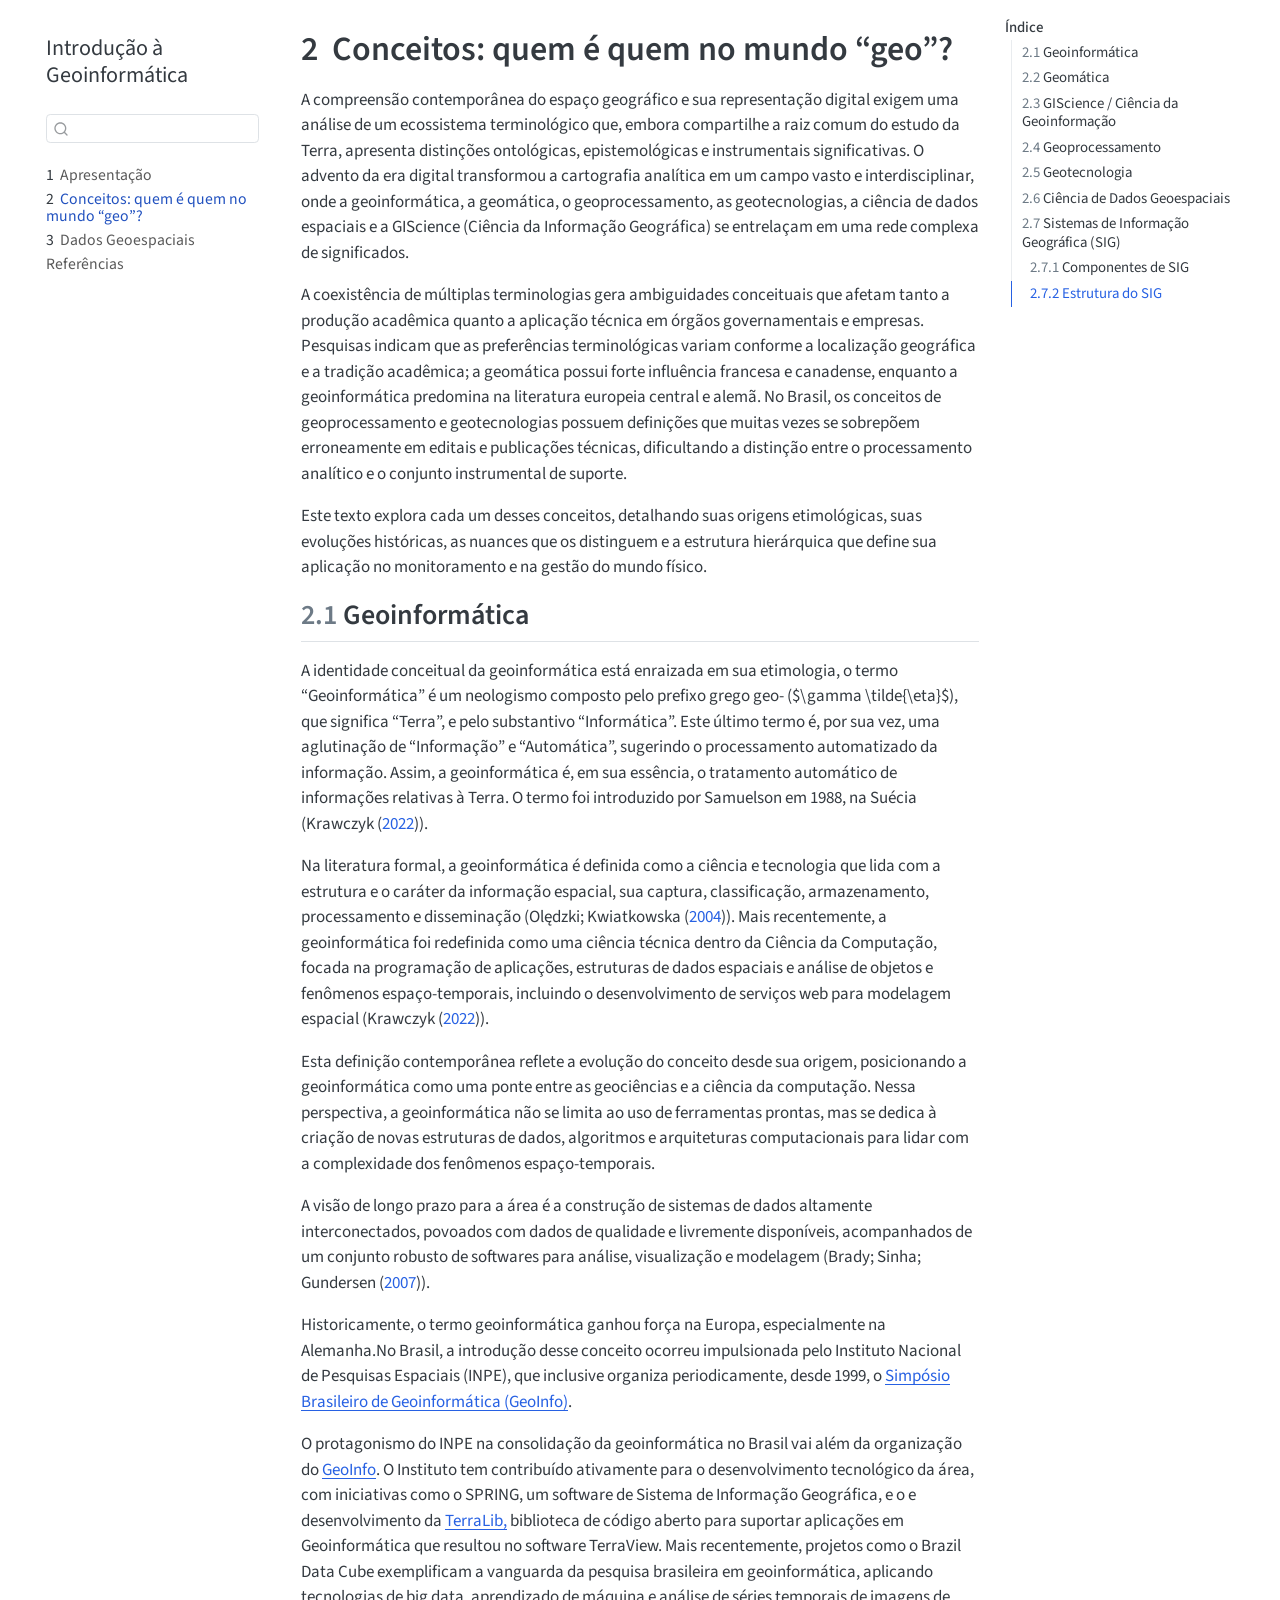
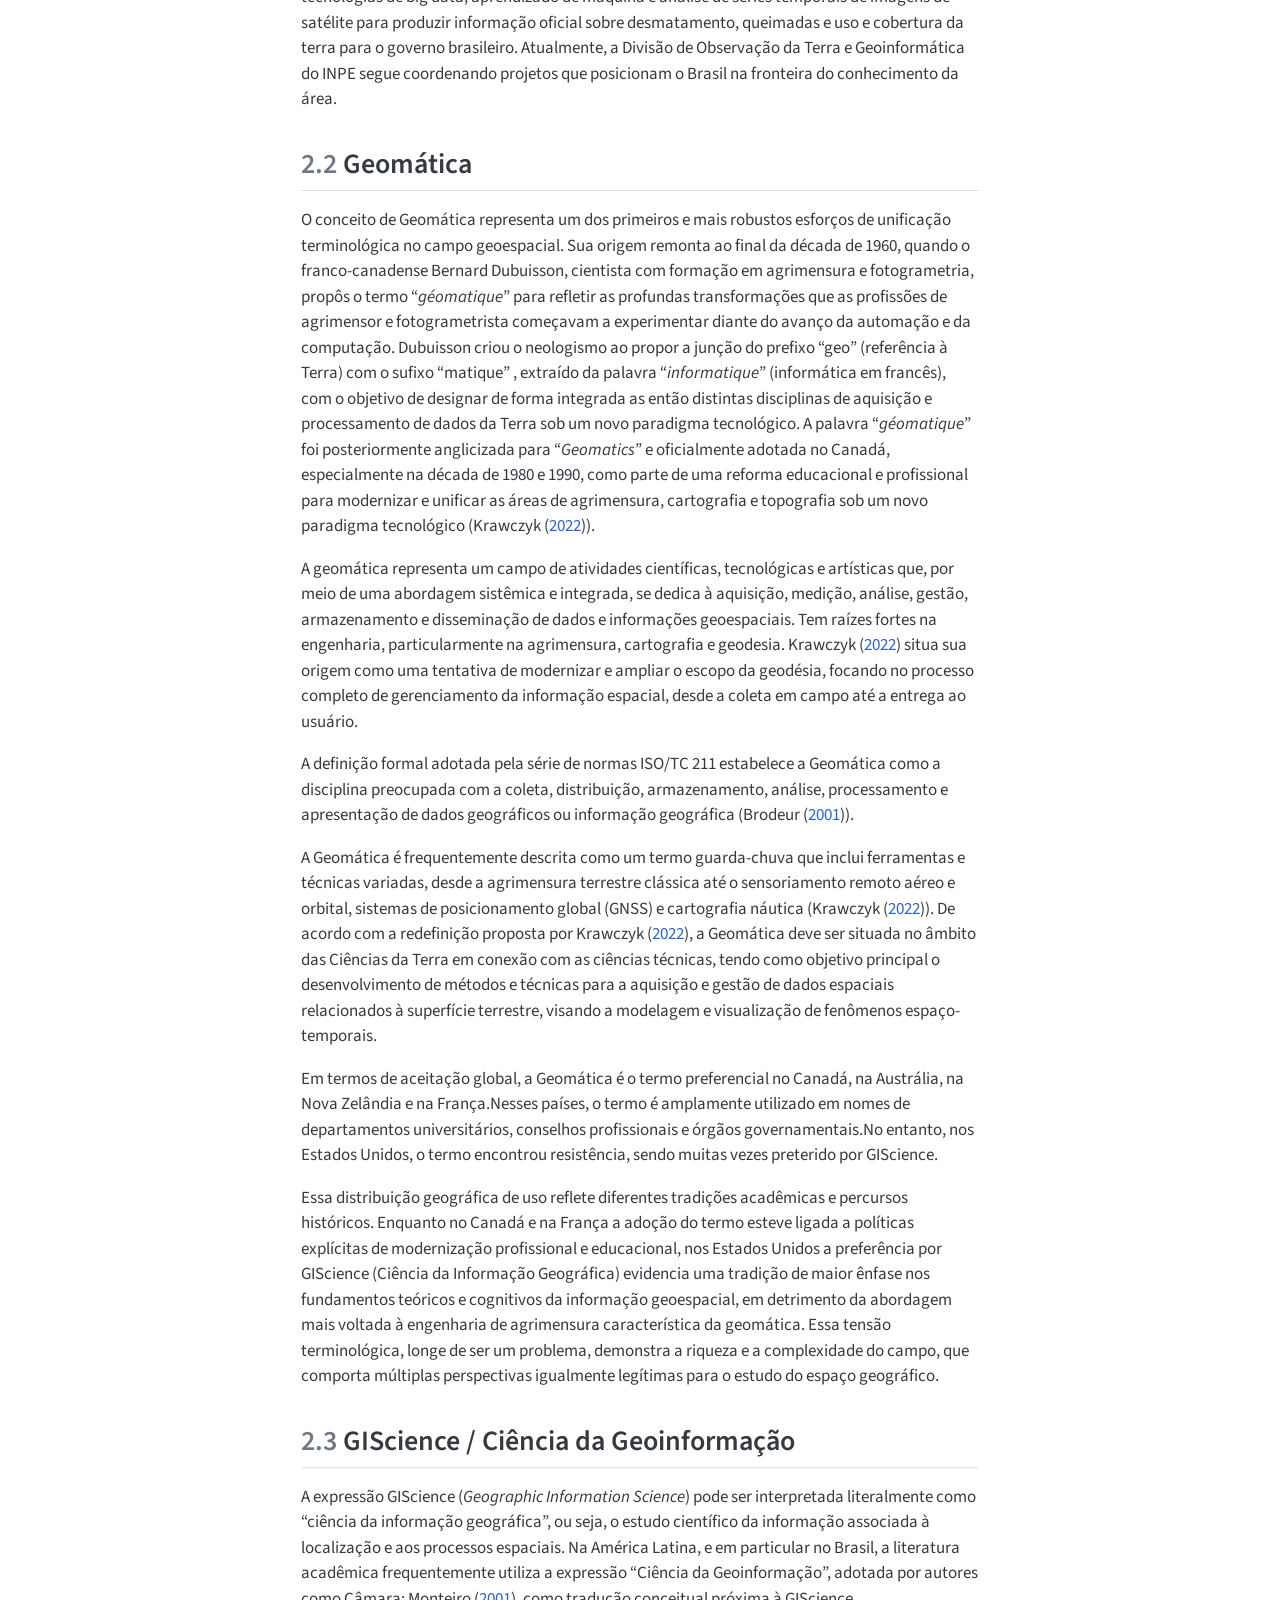
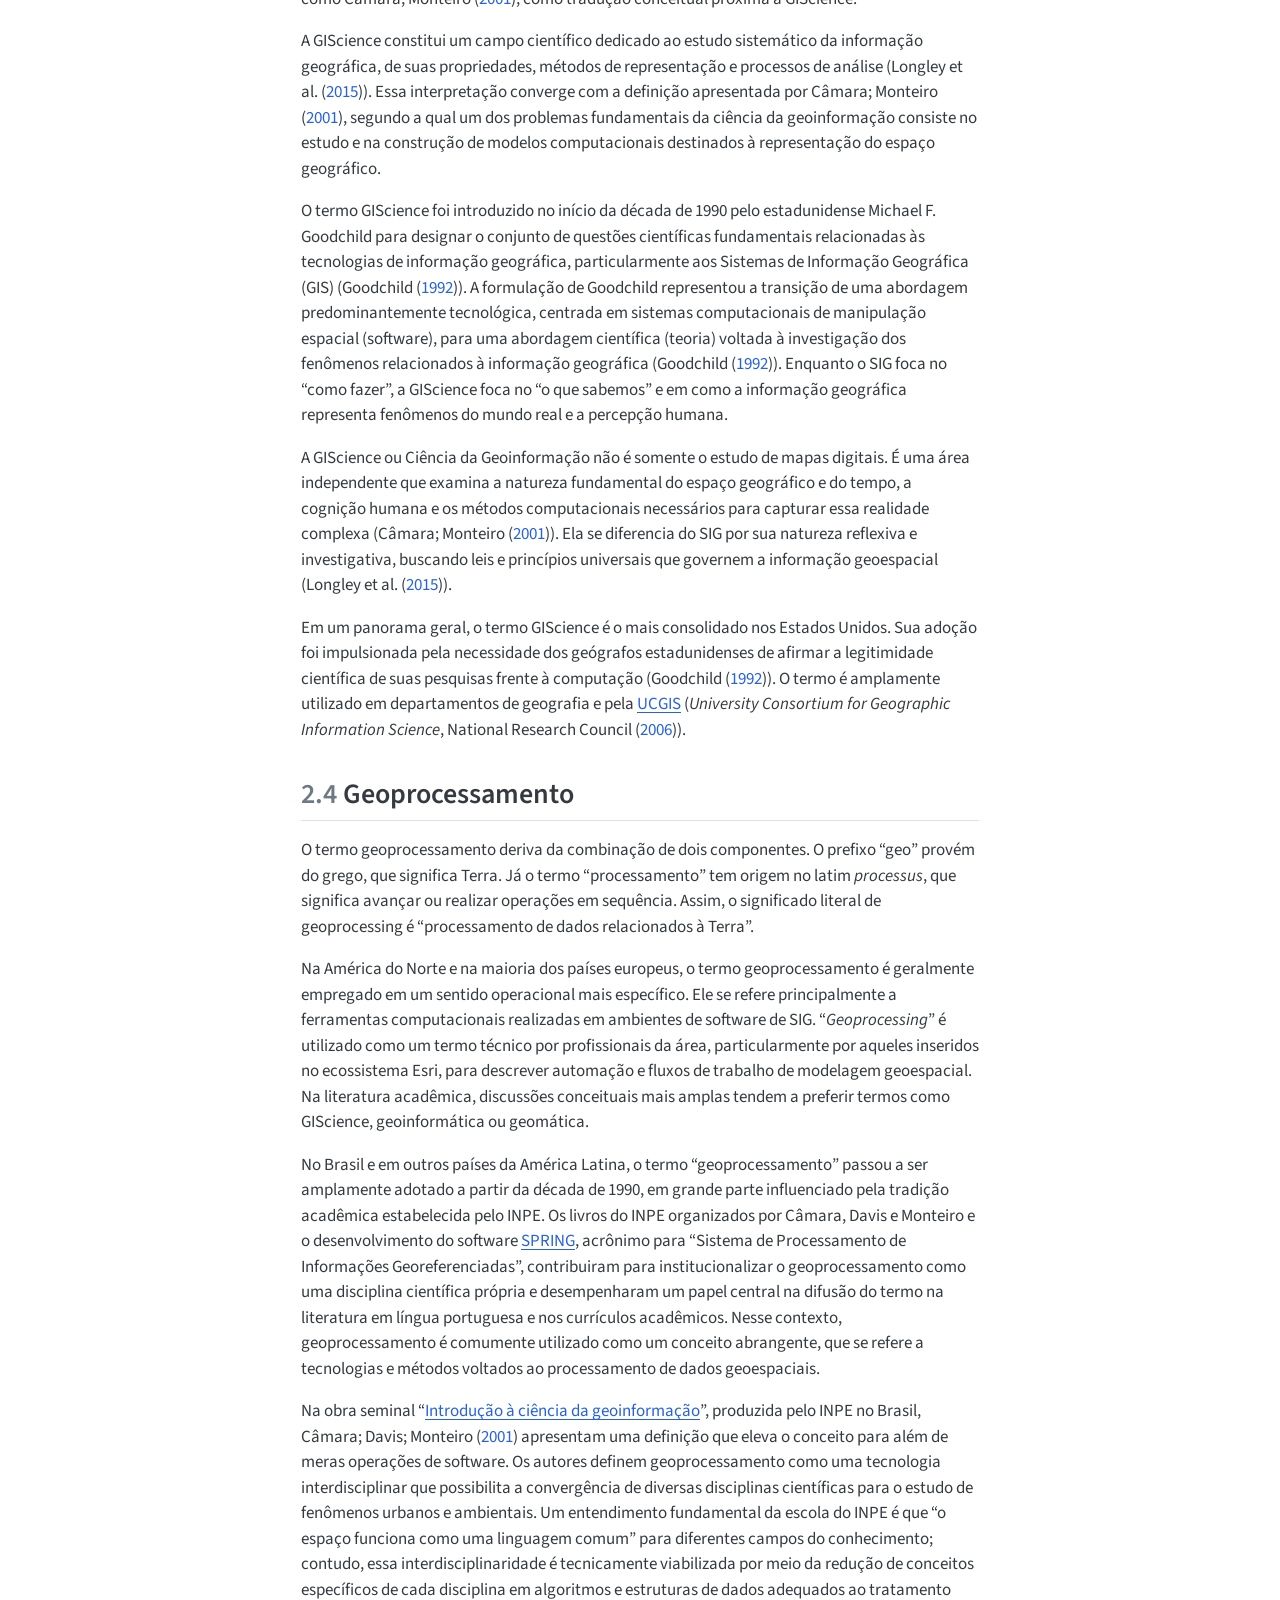
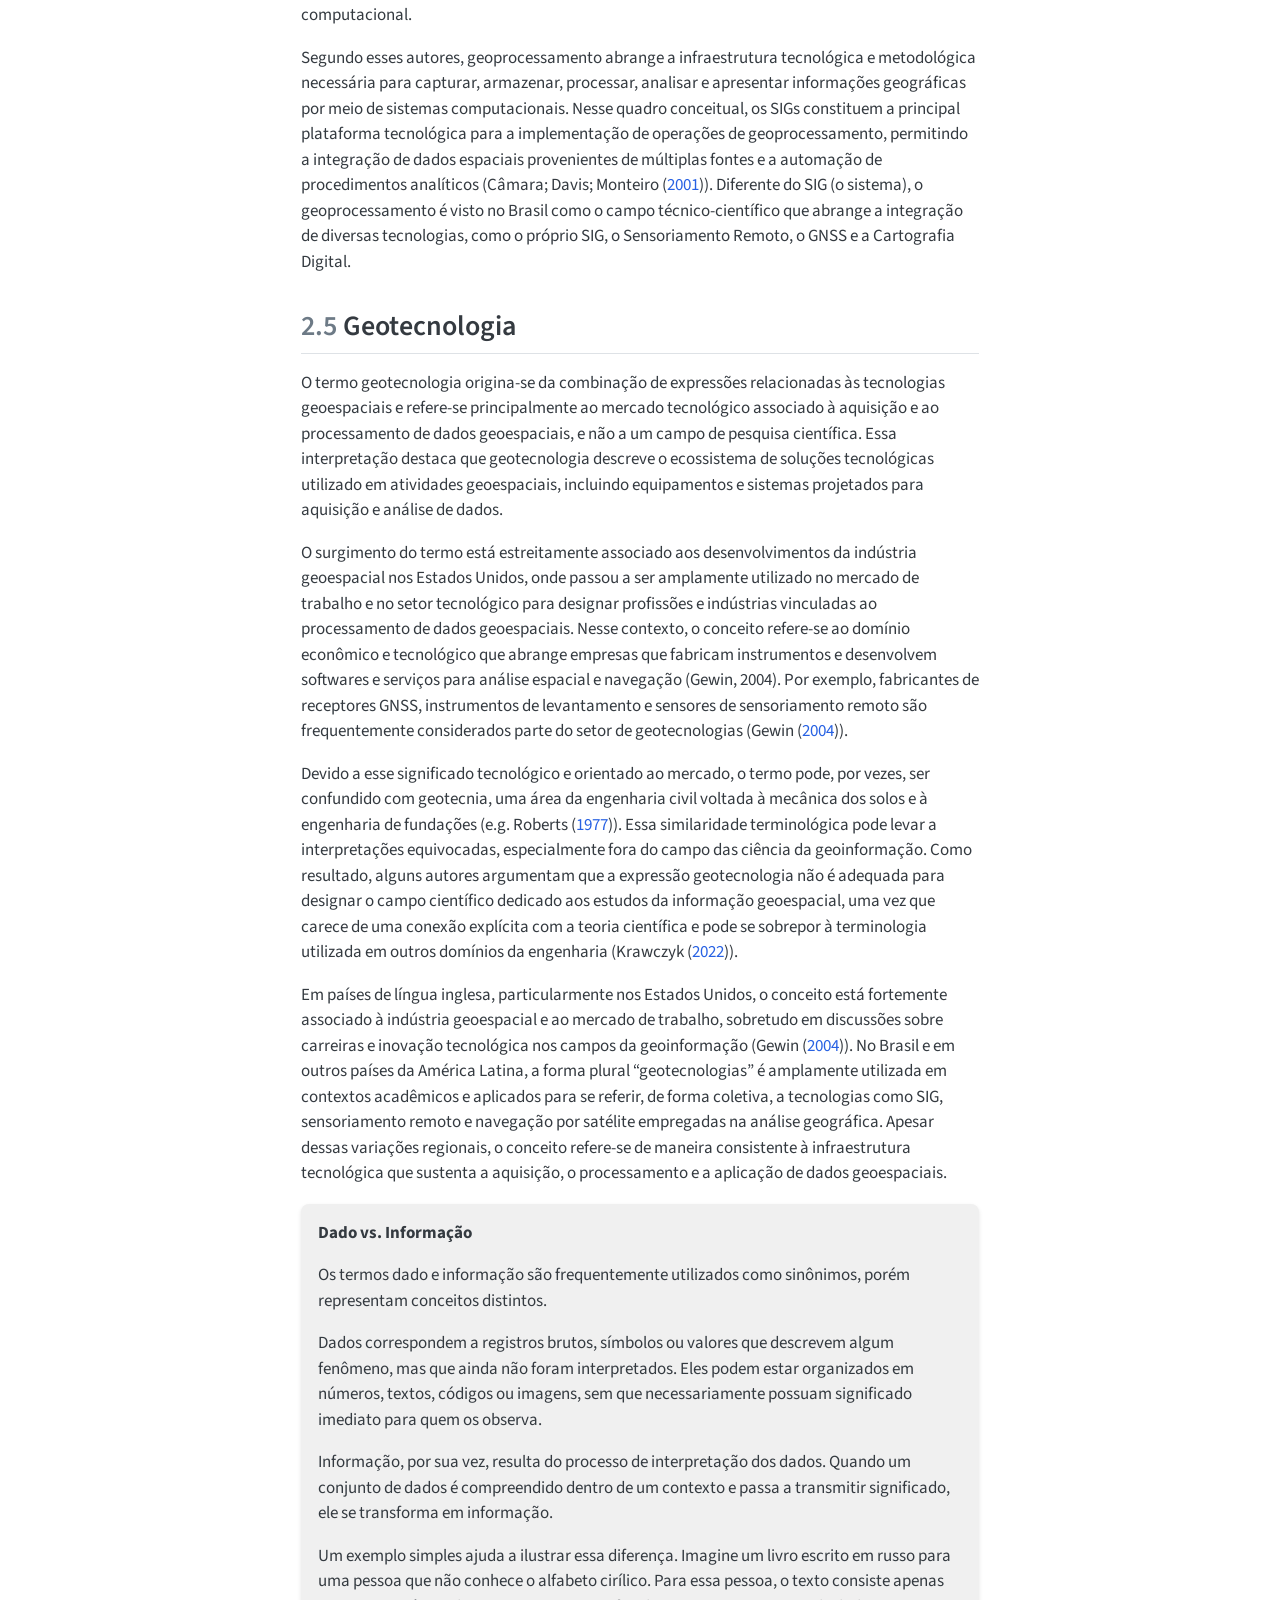
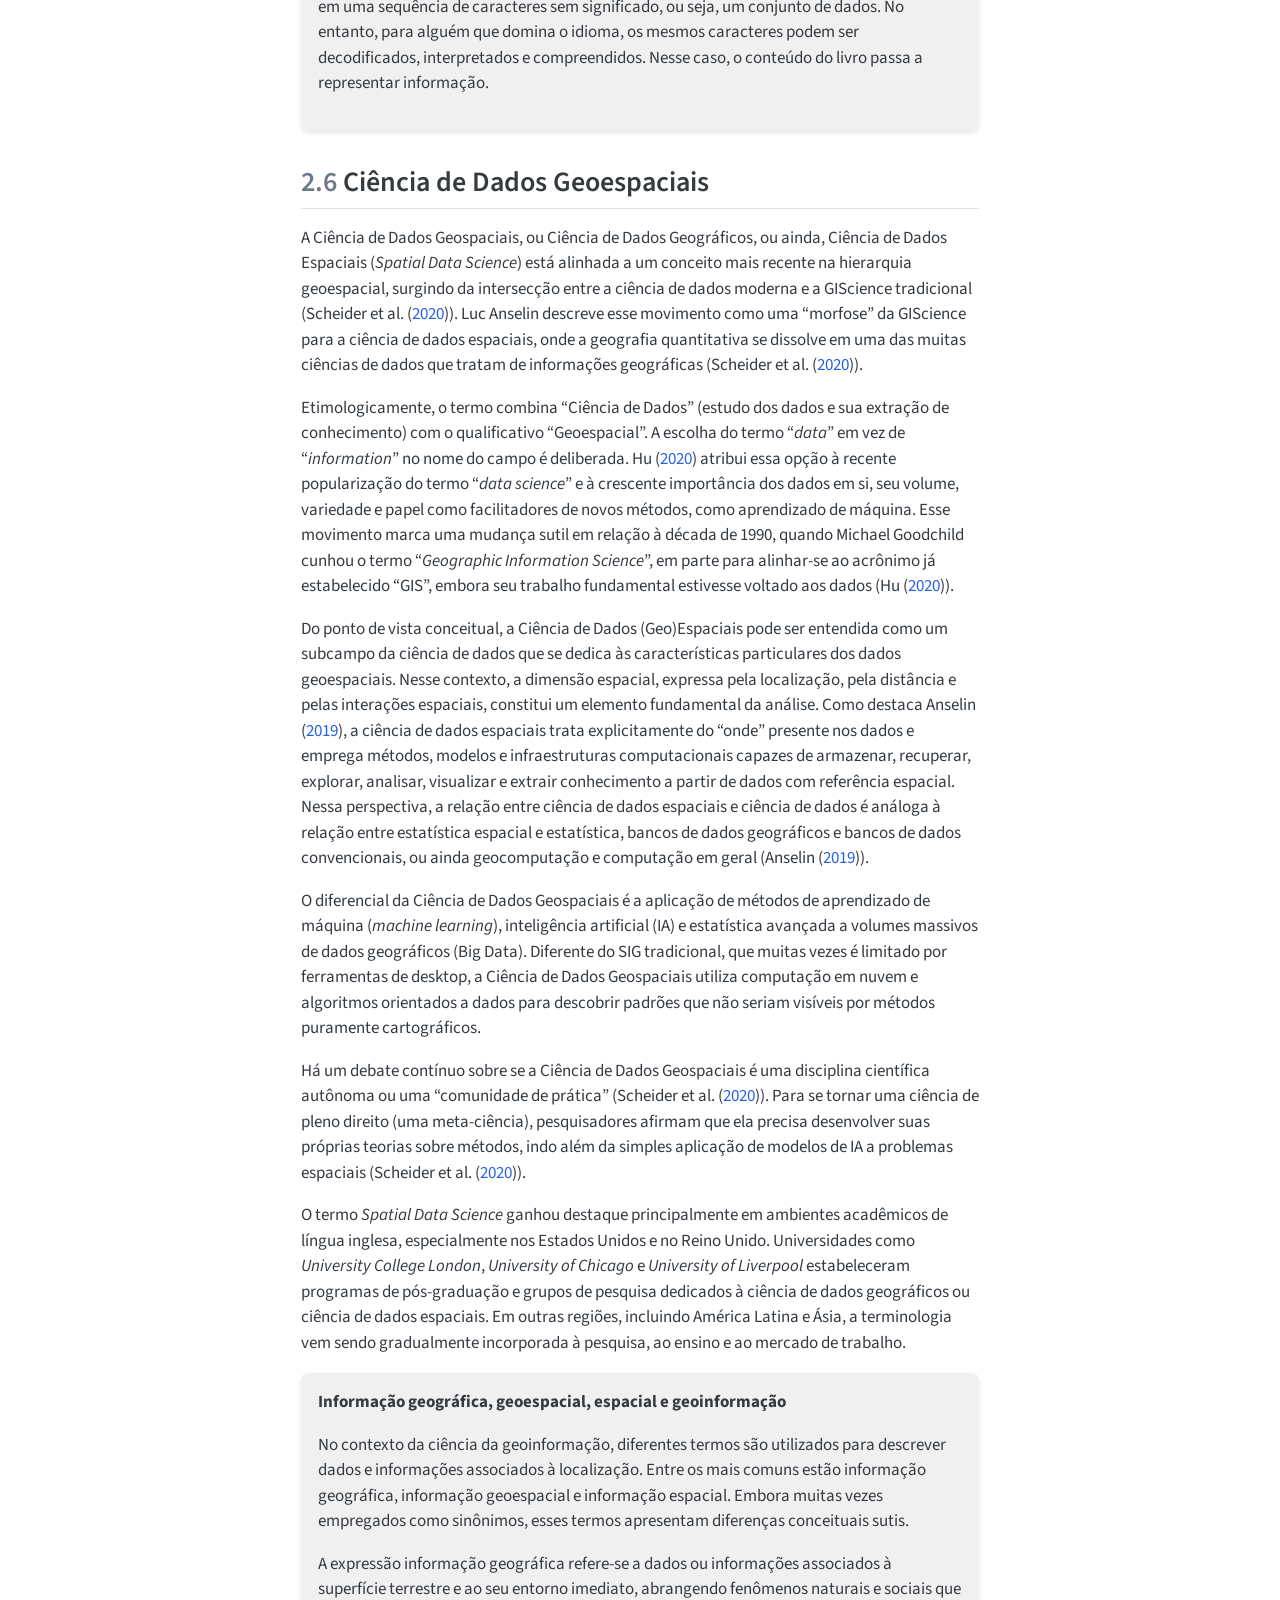
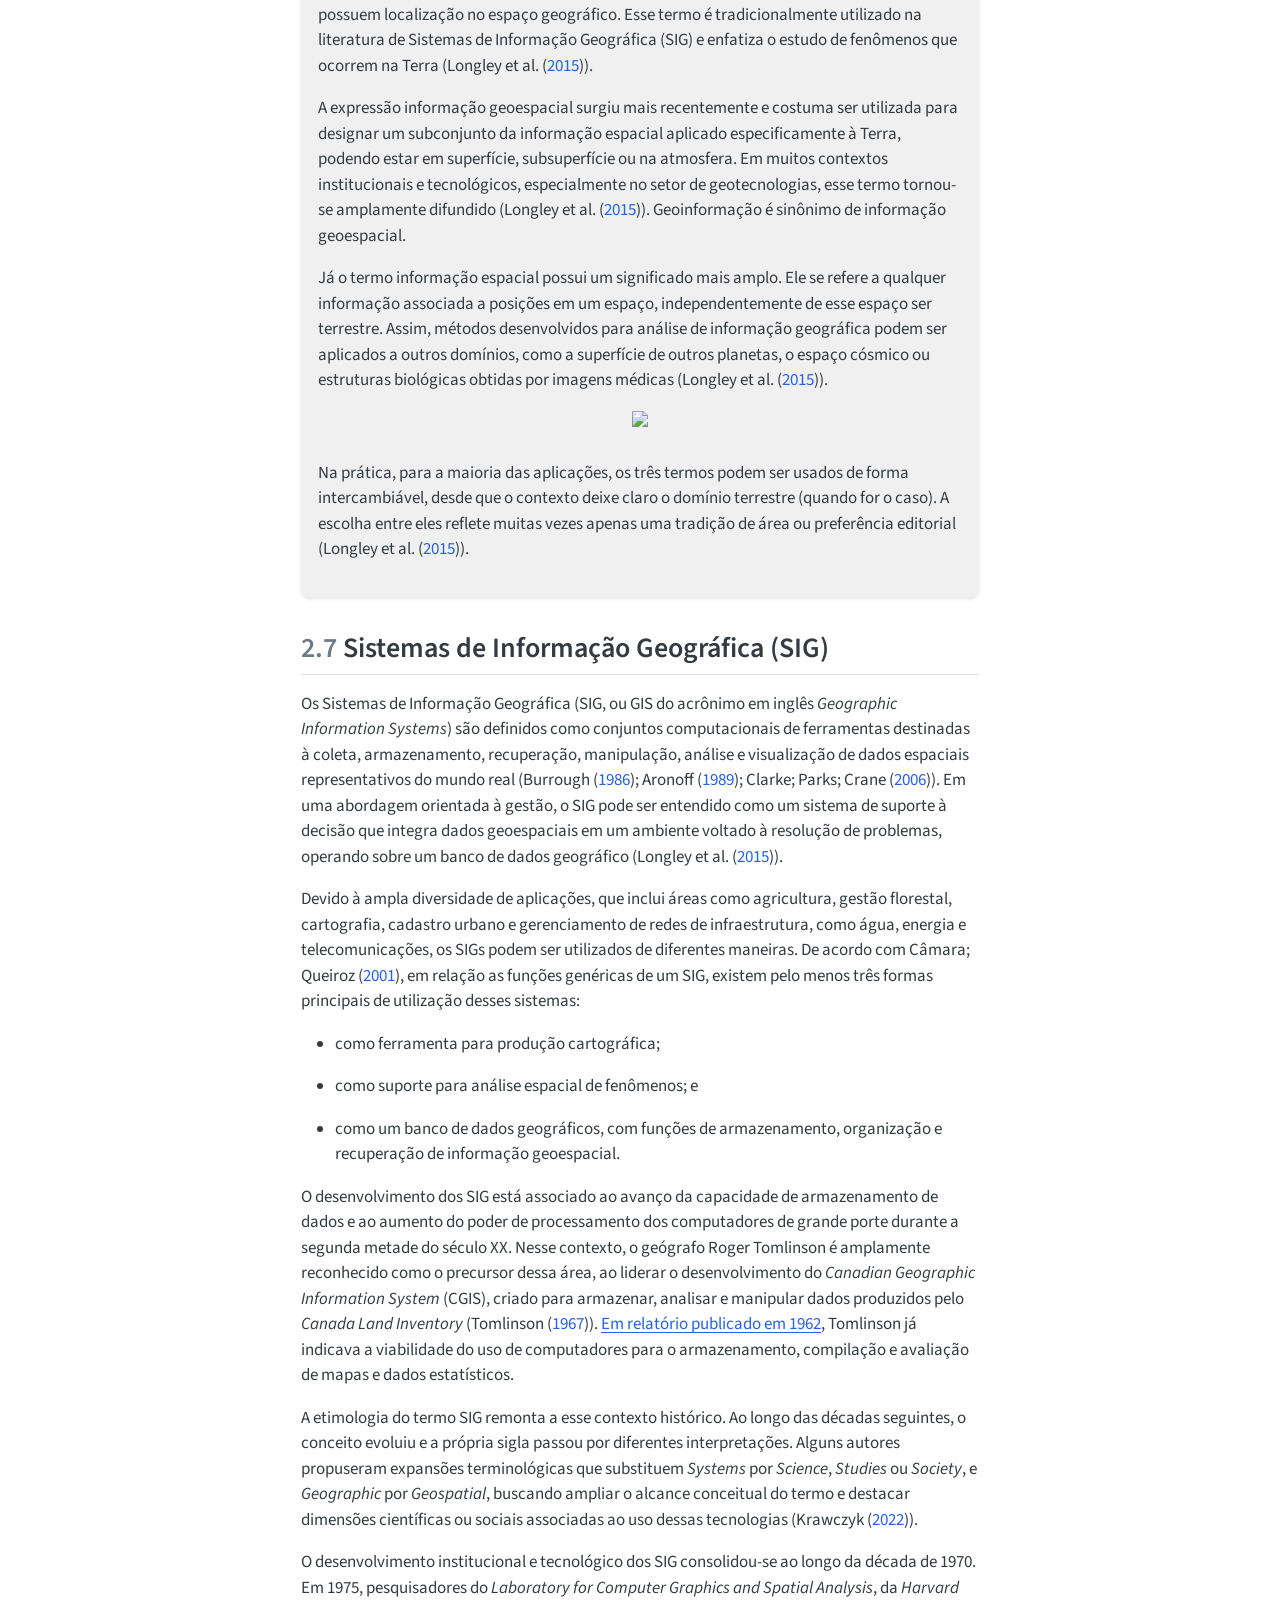
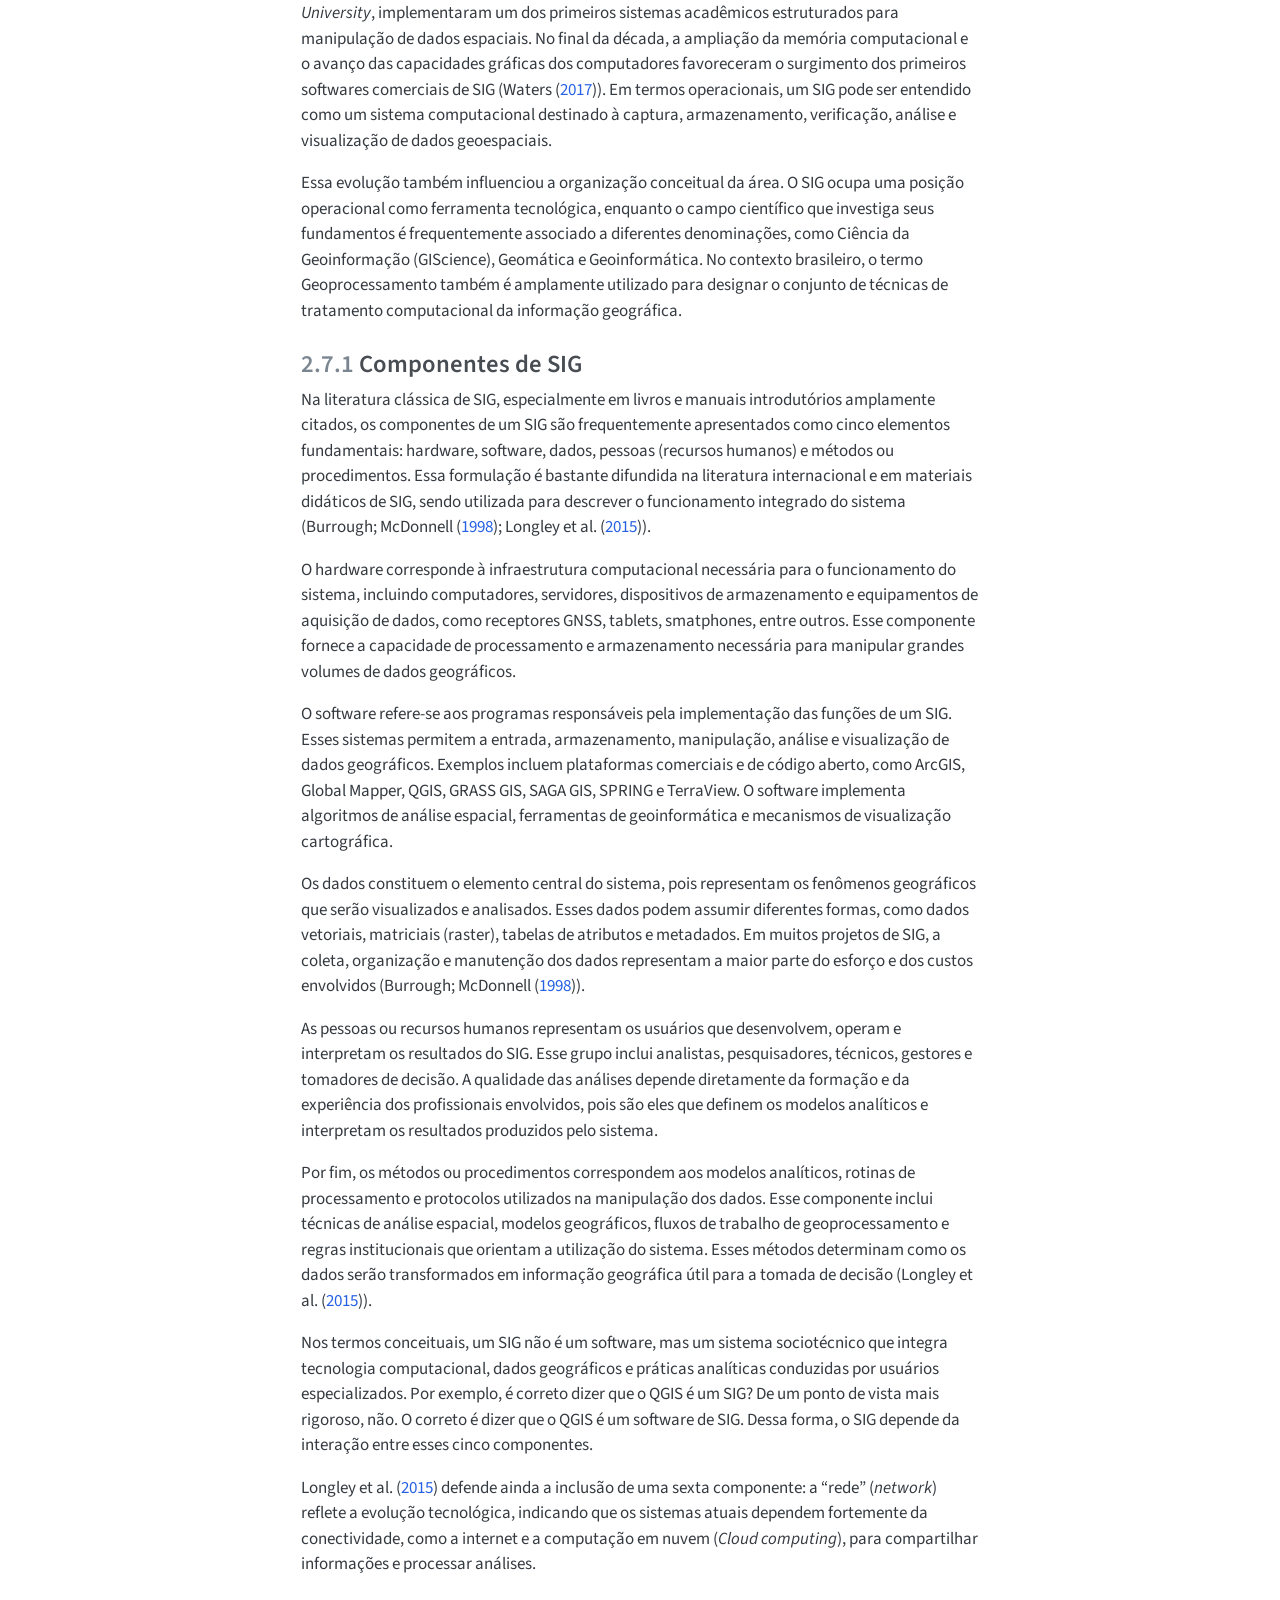
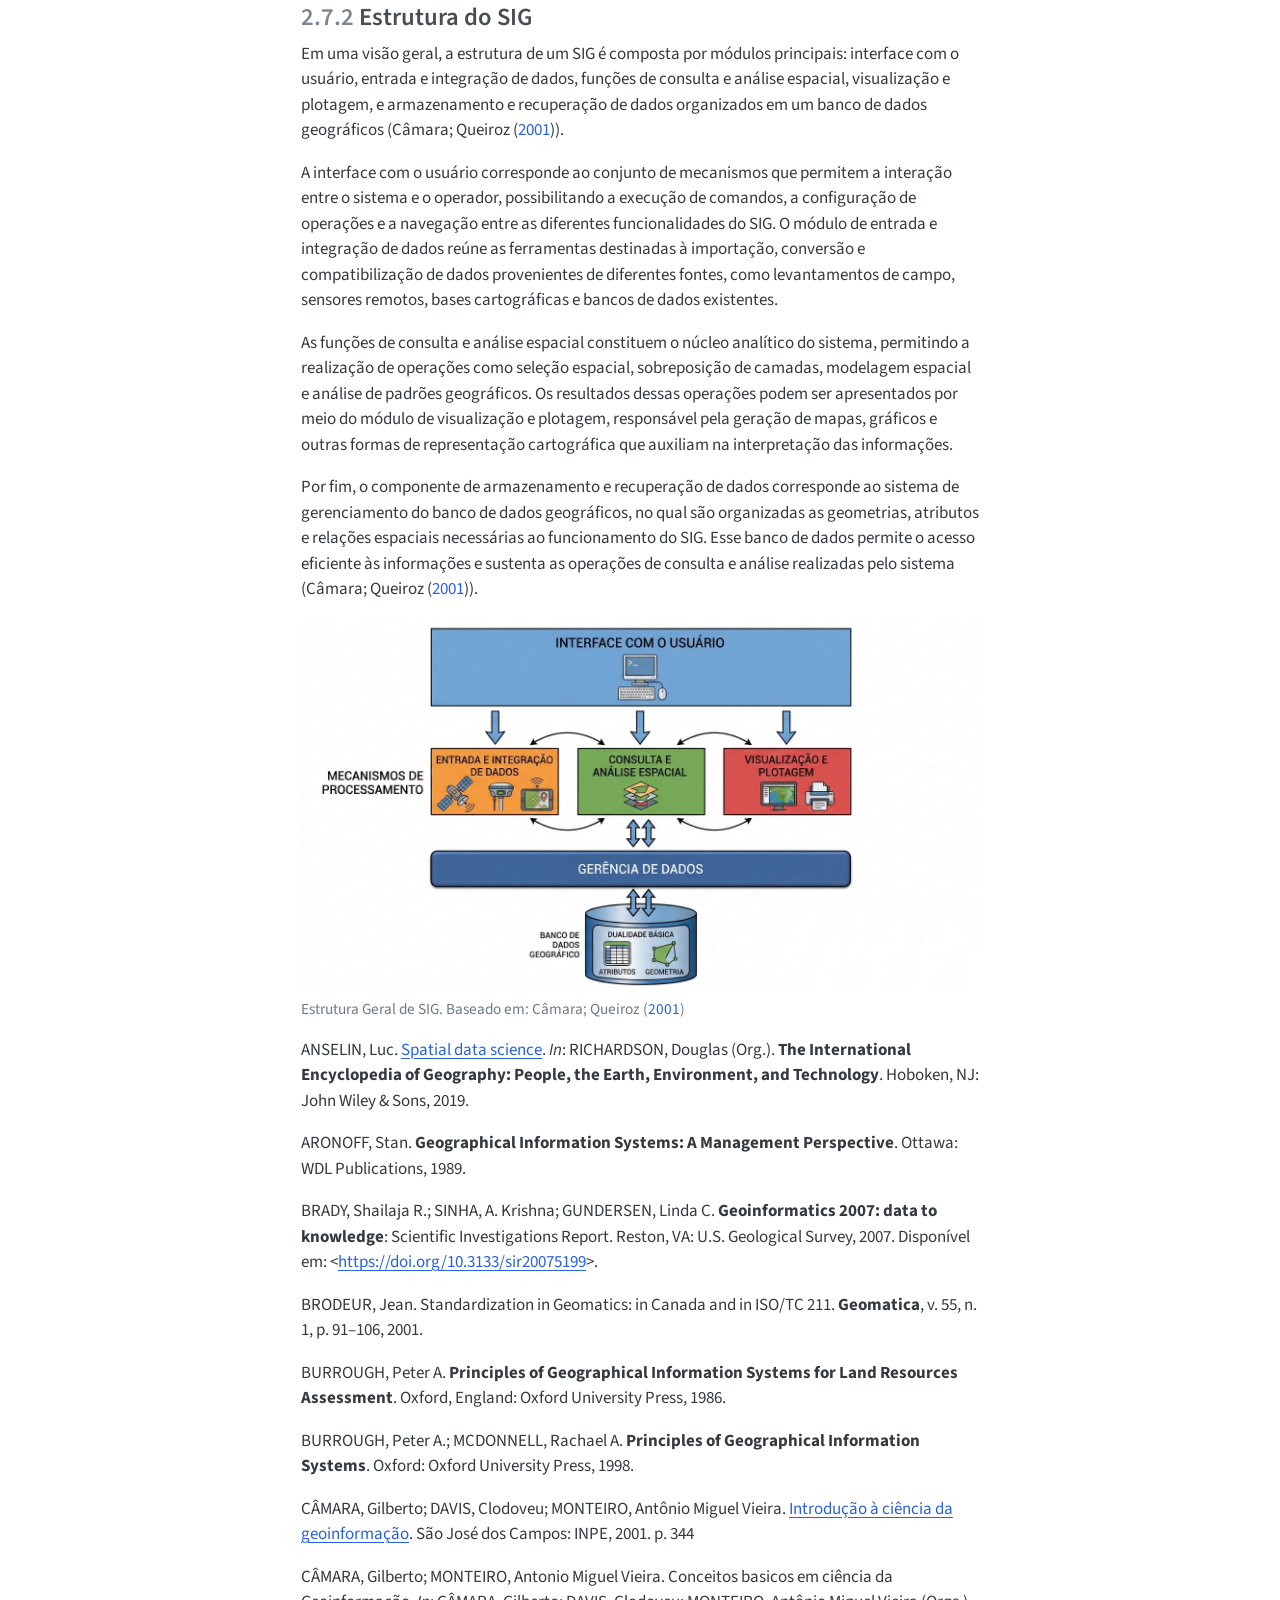
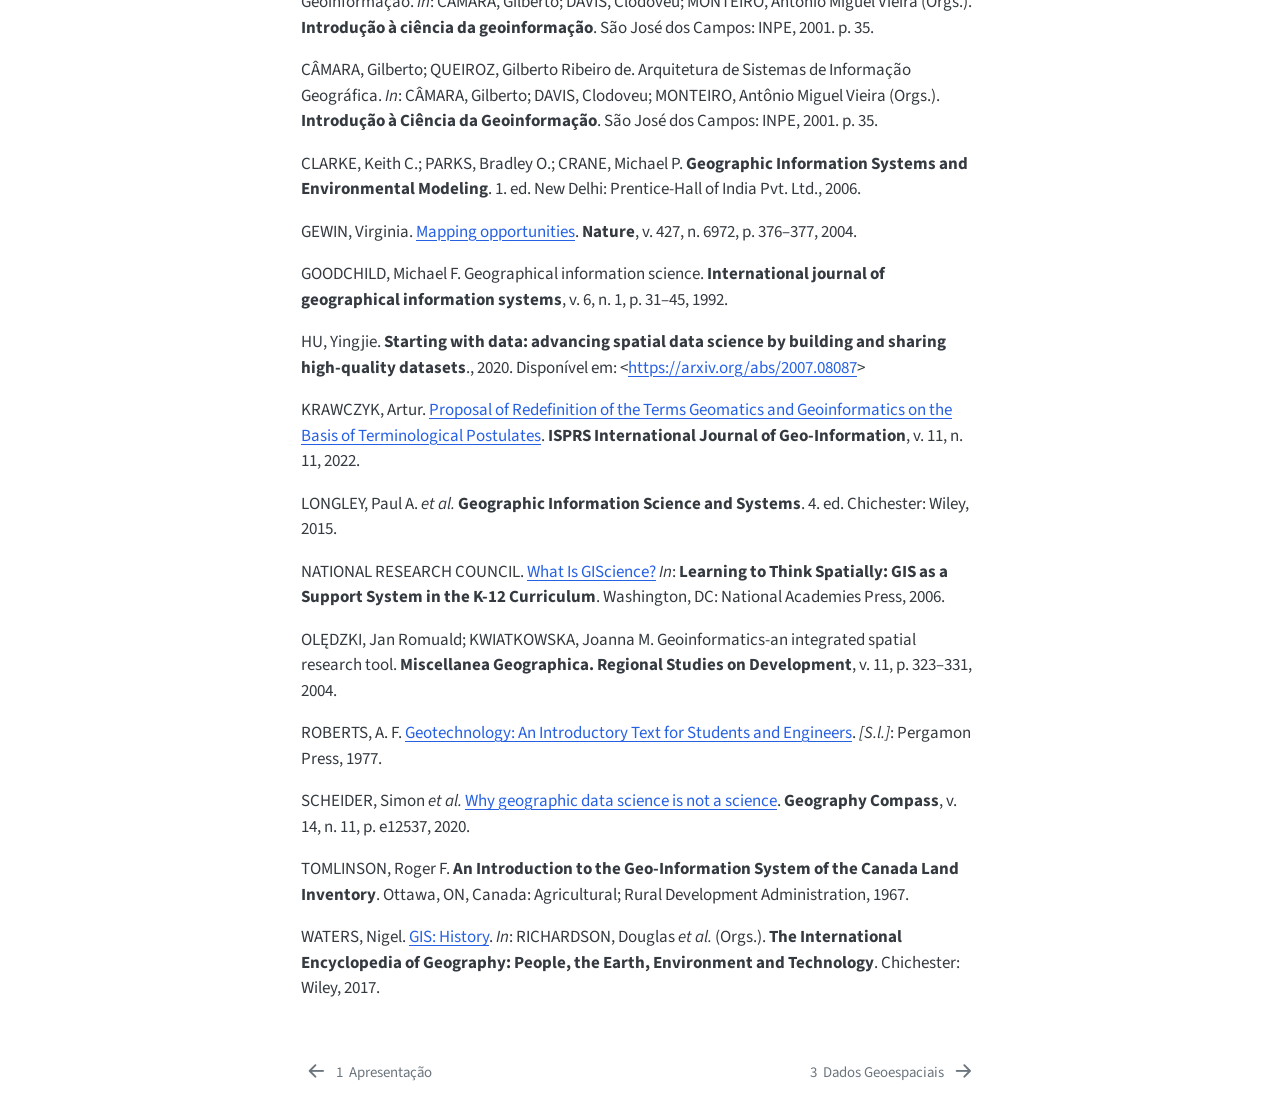
==== commit 89f09922: "update book" ====
--- a/docs/intro.html
+++ b/docs/intro.html
@@ -202,44 +202,44 @@
 <p>Este texto explora cada um desses conceitos, detalhando suas origens etimológicas, suas evoluções históricas, as nuances que os distinguem e a estrutura hierárquica que define sua aplicação no monitoramento e na gestão do mundo físico.</p>
 <section id="geoinformática" class="level2" data-number="2.1">
 <h2 data-number="2.1" class="anchored" data-anchor-id="geoinformática"><span class="header-section-number">2.1</span> Geoinformática</h2>
-<p>A identidade conceitual da geoinformática está enraizada em sua etimologia, o termo “Geoinformática” é um neologismo composto pelo prefixo grego geo- ($\gamma \tilde{\eta}$), que significa “Terra”, e pelo substantivo “Informática”. Este último termo é, por sua vez, uma aglutinação de “Informação” e “Automática”, sugerindo o processamento automatizado da informação. Assim, a geoinformática é, em sua essência, o tratamento automático de informações relativas à Terra. O termo foi introduzido por Samuelson em 1988, na Suécia (<span class="citation" data-cites="Krawczyk2022">Krawczyk (<a href="references.html#ref-Krawczyk2022" role="doc-biblioref">2022</a>)</span>).</p>
-<p>Na literatura formal, a geoinformática é definida como a ciência e tecnologia que lida com a estrutura e o caráter da informação espacial, sua captura, classificação, armazenamento, processamento e disseminação (<span class="citation" data-cites="olkedzki2004">Olędzki; Kwiatkowska (<a href="references.html#ref-olkedzki2004" role="doc-biblioref">2004</a>)</span>). Mais recentemente, a geoinformática foi redefinida como uma ciência técnica dentro da Ciência da Computação, focada na programação de aplicações, estruturas de dados espaciais e análise de objetos e fenômenos espaço-temporais, incluindo o desenvolvimento de serviços web para modelagem espacial (<span class="citation" data-cites="Krawczyk2022">Krawczyk (<a href="references.html#ref-Krawczyk2022" role="doc-biblioref">2022</a>)</span>).</p>
+<p>A identidade conceitual da geoinformática está enraizada em sua etimologia, o termo “Geoinformática” é um neologismo composto pelo prefixo grego geo- ($\gamma \tilde{\eta}$), que significa “Terra”, e pelo substantivo “Informática”. Este último termo é, por sua vez, uma aglutinação de “Informação” e “Automática”, sugerindo o processamento automatizado da informação. Assim, a geoinformática é, em sua essência, o tratamento automático de informações relativas à Terra. O termo foi introduzido por Samuelson em 1988, na Suécia (<span class="citation" data-cites="Krawczyk2022">Krawczyk (<a href="#ref-Krawczyk2022" role="doc-biblioref">2022</a>)</span>).</p>
+<p>Na literatura formal, a geoinformática é definida como a ciência e tecnologia que lida com a estrutura e o caráter da informação espacial, sua captura, classificação, armazenamento, processamento e disseminação (<span class="citation" data-cites="olkedzki2004">Olędzki; Kwiatkowska (<a href="#ref-olkedzki2004" role="doc-biblioref">2004</a>)</span>). Mais recentemente, a geoinformática foi redefinida como uma ciência técnica dentro da Ciência da Computação, focada na programação de aplicações, estruturas de dados espaciais e análise de objetos e fenômenos espaço-temporais, incluindo o desenvolvimento de serviços web para modelagem espacial (<span class="citation" data-cites="Krawczyk2022">Krawczyk (<a href="#ref-Krawczyk2022" role="doc-biblioref">2022</a>)</span>).</p>
 <p>Esta definição contemporânea reflete a evolução do conceito desde sua origem, posicionando a geoinformática como uma ponte entre as geociências e a ciência da computação. Nessa perspectiva, a geoinformática não se limita ao uso de ferramentas prontas, mas se dedica à criação de novas estruturas de dados, algoritmos e arquiteturas computacionais para lidar com a complexidade dos fenômenos espaço-temporais.</p>
-<p>A visão de longo prazo para a área é a construção de sistemas de dados altamente interconectados, povoados com dados de qualidade e livremente disponíveis, acompanhados de um conjunto robusto de softwares para análise, visualização e modelagem (<span class="citation" data-cites="brady2007">Brady; Sinha; Gundersen (<a href="references.html#ref-brady2007" role="doc-biblioref">2007</a>)</span>).</p>
+<p>A visão de longo prazo para a área é a construção de sistemas de dados altamente interconectados, povoados com dados de qualidade e livremente disponíveis, acompanhados de um conjunto robusto de softwares para análise, visualização e modelagem (<span class="citation" data-cites="brady2007">Brady; Sinha; Gundersen (<a href="#ref-brady2007" role="doc-biblioref">2007</a>)</span>).</p>
 <p>Historicamente, o termo geoinformática ganhou força na Europa, especialmente na Alemanha.No Brasil, a introdução desse conceito ocorreu impulsionada pelo Instituto Nacional de Pesquisas Espaciais (INPE), que inclusive organiza periodicamente, desde 1999, o <a href="http://www.geoinfo.info/">Simpósio Brasileiro de Geoinformática (GeoInfo)</a>.</p>
 <p>O protagonismo do INPE na consolidação da geoinformática no Brasil vai além da organização do <a href="http://www.geoinfo.info/">GeoInfo</a>. O Instituto tem contribuído ativamente para o desenvolvimento tecnológico da área, com iniciativas como o SPRING, um software de Sistema de Informação Geográfica, e o e desenvolvimento da <a href="http://www.dpi.inpe.br/terralib">TerraLib,</a> biblioteca de código aberto para suportar aplicações em Geoinformática que resultou no software TerraView. Mais recentemente, projetos como o Brazil Data Cube exemplificam a vanguarda da pesquisa brasileira em geoinformática, aplicando tecnologias de big data, aprendizado de máquina e análise de séries temporais de imagens de satélite para produzir informação oficial sobre desmatamento, queimadas e uso e cobertura da terra para o governo brasileiro. Atualmente, a Divisão de Observação da Terra e Geoinformática do INPE segue coordenando projetos que posicionam o Brasil na fronteira do conhecimento da área.</p>
 </section>
 <section id="geomática" class="level2" data-number="2.2">
 <h2 data-number="2.2" class="anchored" data-anchor-id="geomática"><span class="header-section-number">2.2</span> Geomática</h2>
-<p>O conceito de Geomática representa um dos primeiros e mais robustos esforços de unificação terminológica no campo geoespacial. Sua origem remonta ao final da década de 1960, quando o franco-canadense Bernard Dubuisson, cientista com formação em agrimensura e fotogrametria, propôs o termo “<em>géomatique</em>” para refletir as profundas transformações que as profissões de agrimensor e fotogrametrista começavam a experimentar diante do avanço da automação e da computação. Dubuisson criou o neologismo ao propor a junção do prefixo “geo” (referência à Terra) com o sufixo “matique” , extraído da palavra “<em>informatique</em>” (informática em francês), com o objetivo de designar de forma integrada as então distintas disciplinas de aquisição e processamento de dados da Terra sob um novo paradigma tecnológico. A palavra “<em>géomatique</em>” foi posteriormente anglicizada para “<em>Geomatics</em>” e oficialmente adotada no Canadá, especialmente na década de 1980 e 1990, como parte de uma reforma educacional e profissional para modernizar e unificar as áreas de agrimensura, cartografia e topografia sob um novo paradigma tecnológico (<span class="citation" data-cites="Krawczyk2022">Krawczyk (<a href="references.html#ref-Krawczyk2022" role="doc-biblioref">2022</a>)</span>).</p>
-<p>A geomática representa um campo de atividades científicas, tecnológicas e artísticas que, por meio de uma abordagem sistêmica e integrada, se dedica à aquisição, medição, análise, gestão, armazenamento e disseminação de dados e informações geoespaciais. Tem raízes fortes na engenharia, particularmente na agrimensura, cartografia e geodesia. <span class="citation" data-cites="Krawczyk2022">Krawczyk (<a href="references.html#ref-Krawczyk2022" role="doc-biblioref">2022</a>)</span> situa sua origem como uma tentativa de modernizar e ampliar o escopo da geodésia, focando no processo completo de gerenciamento da informação espacial, desde a coleta em campo até a entrega ao usuário.</p>
-<p>A definição formal adotada pela série de normas ISO/TC 211 estabelece a Geomática como a disciplina preocupada com a coleta, distribuição, armazenamento, análise, processamento e apresentação de dados geográficos ou informação geográfica (<span class="citation" data-cites="brodeur2001">Brodeur (<a href="references.html#ref-brodeur2001" role="doc-biblioref">2001</a>)</span>).</p>
-<p>A Geomática é frequentemente descrita como um termo guarda-chuva que inclui ferramentas e técnicas variadas, desde a agrimensura terrestre clássica até o sensoriamento remoto aéreo e orbital, sistemas de posicionamento global (GNSS) e cartografia náutica (<span class="citation" data-cites="Krawczyk2022">Krawczyk (<a href="references.html#ref-Krawczyk2022" role="doc-biblioref">2022</a>)</span>). De acordo com a redefinição proposta por <span class="citation" data-cites="Krawczyk2022">Krawczyk (<a href="references.html#ref-Krawczyk2022" role="doc-biblioref">2022</a>)</span>, a Geomática deve ser situada no âmbito das Ciências da Terra em conexão com as ciências técnicas, tendo como objetivo principal o desenvolvimento de métodos e técnicas para a aquisição e gestão de dados espaciais relacionados à superfície terrestre, visando a modelagem e visualização de fenômenos espaço-temporais.</p>
+<p>O conceito de Geomática representa um dos primeiros e mais robustos esforços de unificação terminológica no campo geoespacial. Sua origem remonta ao final da década de 1960, quando o franco-canadense Bernard Dubuisson, cientista com formação em agrimensura e fotogrametria, propôs o termo “<em>géomatique</em>” para refletir as profundas transformações que as profissões de agrimensor e fotogrametrista começavam a experimentar diante do avanço da automação e da computação. Dubuisson criou o neologismo ao propor a junção do prefixo “geo” (referência à Terra) com o sufixo “matique” , extraído da palavra “<em>informatique</em>” (informática em francês), com o objetivo de designar de forma integrada as então distintas disciplinas de aquisição e processamento de dados da Terra sob um novo paradigma tecnológico. A palavra “<em>géomatique</em>” foi posteriormente anglicizada para “<em>Geomatics</em>” e oficialmente adotada no Canadá, especialmente na década de 1980 e 1990, como parte de uma reforma educacional e profissional para modernizar e unificar as áreas de agrimensura, cartografia e topografia sob um novo paradigma tecnológico (<span class="citation" data-cites="Krawczyk2022">Krawczyk (<a href="#ref-Krawczyk2022" role="doc-biblioref">2022</a>)</span>).</p>
+<p>A geomática representa um campo de atividades científicas, tecnológicas e artísticas que, por meio de uma abordagem sistêmica e integrada, se dedica à aquisição, medição, análise, gestão, armazenamento e disseminação de dados e informações geoespaciais. Tem raízes fortes na engenharia, particularmente na agrimensura, cartografia e geodesia. <span class="citation" data-cites="Krawczyk2022">Krawczyk (<a href="#ref-Krawczyk2022" role="doc-biblioref">2022</a>)</span> situa sua origem como uma tentativa de modernizar e ampliar o escopo da geodésia, focando no processo completo de gerenciamento da informação espacial, desde a coleta em campo até a entrega ao usuário.</p>
+<p>A definição formal adotada pela série de normas ISO/TC 211 estabelece a Geomática como a disciplina preocupada com a coleta, distribuição, armazenamento, análise, processamento e apresentação de dados geográficos ou informação geográfica (<span class="citation" data-cites="brodeur2001">Brodeur (<a href="#ref-brodeur2001" role="doc-biblioref">2001</a>)</span>).</p>
+<p>A Geomática é frequentemente descrita como um termo guarda-chuva que inclui ferramentas e técnicas variadas, desde a agrimensura terrestre clássica até o sensoriamento remoto aéreo e orbital, sistemas de posicionamento global (GNSS) e cartografia náutica (<span class="citation" data-cites="Krawczyk2022">Krawczyk (<a href="#ref-Krawczyk2022" role="doc-biblioref">2022</a>)</span>). De acordo com a redefinição proposta por <span class="citation" data-cites="Krawczyk2022">Krawczyk (<a href="#ref-Krawczyk2022" role="doc-biblioref">2022</a>)</span>, a Geomática deve ser situada no âmbito das Ciências da Terra em conexão com as ciências técnicas, tendo como objetivo principal o desenvolvimento de métodos e técnicas para a aquisição e gestão de dados espaciais relacionados à superfície terrestre, visando a modelagem e visualização de fenômenos espaço-temporais.</p>
 <p>Em termos de aceitação global, a Geomática é o termo preferencial no Canadá, na Austrália, na Nova Zelândia e na França.Nesses países, o termo é amplamente utilizado em nomes de departamentos universitários, conselhos profissionais e órgãos governamentais.No entanto, nos Estados Unidos, o termo encontrou resistência, sendo muitas vezes preterido por GIScience.</p>
 <p>Essa distribuição geográfica de uso reflete diferentes tradições acadêmicas e percursos históricos. Enquanto no Canadá e na França a adoção do termo esteve ligada a políticas explícitas de modernização profissional e educacional, nos Estados Unidos a preferência por GIScience (Ciência da Informação Geográfica) evidencia uma tradição de maior ênfase nos fundamentos teóricos e cognitivos da informação geoespacial, em detrimento da abordagem mais voltada à engenharia de agrimensura característica da geomática. Essa tensão terminológica, longe de ser um problema, demonstra a riqueza e a complexidade do campo, que comporta múltiplas perspectivas igualmente legítimas para o estudo do espaço geográfico.</p>
 </section>
 <section id="giscience-ciência-da-geoinformação" class="level2" data-number="2.3">
 <h2 data-number="2.3" class="anchored" data-anchor-id="giscience-ciência-da-geoinformação"><span class="header-section-number">2.3</span> GIScience / Ciência da Geoinformação</h2>
-<p>A expressão GIScience (<em>Geographic Information Science</em>) pode ser interpretada literalmente como “ciência da informação geográfica”, ou seja, o estudo científico da informação associada à localização e aos processos espaciais. Na América Latina, e em particular no Brasil, a literatura acadêmica frequentemente utiliza a expressão “Ciência da Geoinformação”, adotada por autores como <span class="citation" data-cites="CâmaraMont2001">Câmara; Monteiro (<a href="references.html#ref-CâmaraMont2001" role="doc-biblioref">2001</a>)</span>, como tradução conceitual próxima à GIScience.</p>
-<p>A GIScience constitui um campo científico dedicado ao estudo sistemático da informação geográfica, de suas propriedades, métodos de representação e processos de análise (<span class="citation" data-cites="longley2015">Longley et al. (<a href="references.html#ref-longley2015" role="doc-biblioref">2015</a>)</span>). Essa interpretação converge com a definição apresentada por <span class="citation" data-cites="CâmaraMont2001">Câmara; Monteiro (<a href="references.html#ref-CâmaraMont2001" role="doc-biblioref">2001</a>)</span>, segundo a qual um dos problemas fundamentais da ciência da geoinformação consiste no estudo e na construção de modelos computacionais destinados à representação do espaço geográfico.</p>
-<p>O termo GIScience foi introduzido no início da década de 1990 pelo estadunidense Michael F. Goodchild para designar o conjunto de questões científicas fundamentais relacionadas às tecnologias de informação geográfica, particularmente aos Sistemas de Informação Geográfica (GIS) (<span class="citation" data-cites="goodchild1992">Goodchild (<a href="references.html#ref-goodchild1992" role="doc-biblioref">1992</a>)</span>). A formulação de Goodchild representou a transição de uma abordagem predominantemente tecnológica, centrada em sistemas computacionais de manipulação espacial (software), para uma abordagem científica (teoria) voltada à investigação dos fenômenos relacionados à informação geográfica (<span class="citation" data-cites="goodchild1992">Goodchild (<a href="references.html#ref-goodchild1992" role="doc-biblioref">1992</a>)</span>). Enquanto o SIG foca no “como fazer”, a GIScience foca no “o que sabemos” e em como a informação geográfica representa fenômenos do mundo real e a percepção humana.</p>
-<p>A GIScience ou Ciência da Geoinformação não é somente o estudo de mapas digitais. É uma área independente que examina a natureza fundamental do espaço geográfico e do tempo, a cognição humana e os métodos computacionais necessários para capturar essa realidade complexa (<span class="citation" data-cites="CâmaraMont2001">Câmara; Monteiro (<a href="references.html#ref-CâmaraMont2001" role="doc-biblioref">2001</a>)</span>). Ela se diferencia do SIG por sua natureza reflexiva e investigativa, buscando leis e princípios universais que governem a informação geoespacial (<span class="citation" data-cites="longley2015">Longley et al. (<a href="references.html#ref-longley2015" role="doc-biblioref">2015</a>)</span>).</p>
-<p>Em um panorama geral, o termo GIScience é o mais consolidado nos Estados Unidos. Sua adoção foi impulsionada pela necessidade dos geógrafos estadunidenses de afirmar a legitimidade científica de suas pesquisas frente à computação (<span class="citation" data-cites="goodchild1992">Goodchild (<a href="references.html#ref-goodchild1992" role="doc-biblioref">1992</a>)</span>). O termo é amplamente utilizado em departamentos de geografia e pela <a href="https://www.ucgis.org/">UCGIS</a> (<em>University Consortium for Geographic Information Science</em>, <span class="citation" data-cites="NRC2006">National Research Council (<a href="references.html#ref-NRC2006" role="doc-biblioref">2006</a>)</span>).</p>
+<p>A expressão GIScience (<em>Geographic Information Science</em>) pode ser interpretada literalmente como “ciência da informação geográfica”, ou seja, o estudo científico da informação associada à localização e aos processos espaciais. Na América Latina, e em particular no Brasil, a literatura acadêmica frequentemente utiliza a expressão “Ciência da Geoinformação”, adotada por autores como <span class="citation" data-cites="CâmaraMont2001">Câmara; Monteiro (<a href="#ref-CâmaraMont2001" role="doc-biblioref">2001</a>)</span>, como tradução conceitual próxima à GIScience.</p>
+<p>A GIScience constitui um campo científico dedicado ao estudo sistemático da informação geográfica, de suas propriedades, métodos de representação e processos de análise (<span class="citation" data-cites="longley2015">Longley et al. (<a href="#ref-longley2015" role="doc-biblioref">2015</a>)</span>). Essa interpretação converge com a definição apresentada por <span class="citation" data-cites="CâmaraMont2001">Câmara; Monteiro (<a href="#ref-CâmaraMont2001" role="doc-biblioref">2001</a>)</span>, segundo a qual um dos problemas fundamentais da ciência da geoinformação consiste no estudo e na construção de modelos computacionais destinados à representação do espaço geográfico.</p>
+<p>O termo GIScience foi introduzido no início da década de 1990 pelo estadunidense Michael F. Goodchild para designar o conjunto de questões científicas fundamentais relacionadas às tecnologias de informação geográfica, particularmente aos Sistemas de Informação Geográfica (GIS) (<span class="citation" data-cites="goodchild1992">Goodchild (<a href="#ref-goodchild1992" role="doc-biblioref">1992</a>)</span>). A formulação de Goodchild representou a transição de uma abordagem predominantemente tecnológica, centrada em sistemas computacionais de manipulação espacial (software), para uma abordagem científica (teoria) voltada à investigação dos fenômenos relacionados à informação geográfica (<span class="citation" data-cites="goodchild1992">Goodchild (<a href="#ref-goodchild1992" role="doc-biblioref">1992</a>)</span>). Enquanto o SIG foca no “como fazer”, a GIScience foca no “o que sabemos” e em como a informação geográfica representa fenômenos do mundo real e a percepção humana.</p>
+<p>A GIScience ou Ciência da Geoinformação não é somente o estudo de mapas digitais. É uma área independente que examina a natureza fundamental do espaço geográfico e do tempo, a cognição humana e os métodos computacionais necessários para capturar essa realidade complexa (<span class="citation" data-cites="CâmaraMont2001">Câmara; Monteiro (<a href="#ref-CâmaraMont2001" role="doc-biblioref">2001</a>)</span>). Ela se diferencia do SIG por sua natureza reflexiva e investigativa, buscando leis e princípios universais que governem a informação geoespacial (<span class="citation" data-cites="longley2015">Longley et al. (<a href="#ref-longley2015" role="doc-biblioref">2015</a>)</span>).</p>
+<p>Em um panorama geral, o termo GIScience é o mais consolidado nos Estados Unidos. Sua adoção foi impulsionada pela necessidade dos geógrafos estadunidenses de afirmar a legitimidade científica de suas pesquisas frente à computação (<span class="citation" data-cites="goodchild1992">Goodchild (<a href="#ref-goodchild1992" role="doc-biblioref">1992</a>)</span>). O termo é amplamente utilizado em departamentos de geografia e pela <a href="https://www.ucgis.org/">UCGIS</a> (<em>University Consortium for Geographic Information Science</em>, <span class="citation" data-cites="NRC2006">National Research Council (<a href="#ref-NRC2006" role="doc-biblioref">2006</a>)</span>).</p>
 </section>
 <section id="geoprocessamento" class="level2" data-number="2.4">
 <h2 data-number="2.4" class="anchored" data-anchor-id="geoprocessamento"><span class="header-section-number">2.4</span> Geoprocessamento</h2>
 <p>O termo geoprocessamento deriva da combinação de dois componentes. O prefixo “geo” provém do grego, que significa Terra. Já o termo “processamento” tem origem no latim <em>processus</em>, que significa avançar ou realizar operações em sequência. Assim, o significado literal de geoprocessing é “processamento de dados relacionados à Terra”.</p>
 <p>Na América do Norte e na maioria dos países europeus, o termo geoprocessamento é geralmente empregado em um sentido operacional mais específico. Ele se refere principalmente a ferramentas computacionais realizadas em ambientes de software de SIG. “<em>Geoprocessing</em>” é utilizado como um termo técnico por profissionais da área, particularmente por aqueles inseridos no ecossistema Esri, para descrever automação e fluxos de trabalho de modelagem geoespacial. Na literatura acadêmica, discussões conceituais mais amplas tendem a preferir termos como GIScience, geoinformática ou geomática.</p>
 <p>No Brasil e em outros países da América Latina, o termo “geoprocessamento” passou a ser amplamente adotado a partir da década de 1990, em grande parte influenciado pela tradição acadêmica estabelecida pelo INPE. Os livros do INPE organizados por Câmara, Davis e Monteiro e o desenvolvimento do software <a href="http://www.dpi.inpe.br/spring/">SPRING</a>, acrônimo para “Sistema de Processamento de Informações Georeferenciadas”, contribuiram para institucionalizar o geoprocessamento como uma disciplina científica própria e desempenharam um papel central na difusão do termo na literatura em língua portuguesa e nos currículos acadêmicos. Nesse contexto, geoprocessamento é comumente utilizado como um conceito abrangente, que se refere a tecnologias e métodos voltados ao processamento de dados geoespaciais.</p>
-<p>Na obra seminal “<a href="http://www.dpi.inpe.br/gilberto/livro/introd/index.html">Introdução à ciência da geoinformação</a>”, produzida pelo INPE no Brasil, <span class="citation" data-cites="CâmaraDaviMont2001">Câmara; Davis; Monteiro (<a href="references.html#ref-CâmaraDaviMont2001" role="doc-biblioref">2001</a>)</span> apresentam uma definição que eleva o conceito para além de meras operações de software. Os autores definem geoprocessamento como uma tecnologia interdisciplinar que possibilita a convergência de diversas disciplinas científicas para o estudo de fenômenos urbanos e ambientais. Um entendimento fundamental da escola do INPE é que “o espaço funciona como uma linguagem comum” para diferentes campos do conhecimento; contudo, essa interdisciplinaridade é tecnicamente viabilizada por meio da redução de conceitos específicos de cada disciplina em algoritmos e estruturas de dados adequados ao tratamento computacional.</p>
-<p>Segundo esses autores, geoprocessamento abrange a infraestrutura tecnológica e metodológica necessária para capturar, armazenar, processar, analisar e apresentar informações geográficas por meio de sistemas computacionais. Nesse quadro conceitual, os SIGs constituem a principal plataforma tecnológica para a implementação de operações de geoprocessamento, permitindo a integração de dados espaciais provenientes de múltiplas fontes e a automação de procedimentos analíticos (<span class="citation" data-cites="CâmaraDaviMont2001">Câmara; Davis; Monteiro (<a href="references.html#ref-CâmaraDaviMont2001" role="doc-biblioref">2001</a>)</span>). Diferente do SIG (o sistema), o geoprocessamento é visto no Brasil como o campo técnico-científico que abrange a integração de diversas tecnologias, como o próprio SIG, o Sensoriamento Remoto, o GNSS e a Cartografia Digital.</p>
+<p>Na obra seminal “<a href="http://www.dpi.inpe.br/gilberto/livro/introd/index.html">Introdução à ciência da geoinformação</a>”, produzida pelo INPE no Brasil, <span class="citation" data-cites="CâmaraDaviMont2001">Câmara; Davis; Monteiro (<a href="#ref-CâmaraDaviMont2001" role="doc-biblioref">2001</a>)</span> apresentam uma definição que eleva o conceito para além de meras operações de software. Os autores definem geoprocessamento como uma tecnologia interdisciplinar que possibilita a convergência de diversas disciplinas científicas para o estudo de fenômenos urbanos e ambientais. Um entendimento fundamental da escola do INPE é que “o espaço funciona como uma linguagem comum” para diferentes campos do conhecimento; contudo, essa interdisciplinaridade é tecnicamente viabilizada por meio da redução de conceitos específicos de cada disciplina em algoritmos e estruturas de dados adequados ao tratamento computacional.</p>
+<p>Segundo esses autores, geoprocessamento abrange a infraestrutura tecnológica e metodológica necessária para capturar, armazenar, processar, analisar e apresentar informações geográficas por meio de sistemas computacionais. Nesse quadro conceitual, os SIGs constituem a principal plataforma tecnológica para a implementação de operações de geoprocessamento, permitindo a integração de dados espaciais provenientes de múltiplas fontes e a automação de procedimentos analíticos (<span class="citation" data-cites="CâmaraDaviMont2001">Câmara; Davis; Monteiro (<a href="#ref-CâmaraDaviMont2001" role="doc-biblioref">2001</a>)</span>). Diferente do SIG (o sistema), o geoprocessamento é visto no Brasil como o campo técnico-científico que abrange a integração de diversas tecnologias, como o próprio SIG, o Sensoriamento Remoto, o GNSS e a Cartografia Digital.</p>
 </section>
 <section id="geotecnologia" class="level2" data-number="2.5">
 <h2 data-number="2.5" class="anchored" data-anchor-id="geotecnologia"><span class="header-section-number">2.5</span> Geotecnologia</h2>
 <p>O termo geotecnologia origina-se da combinação de expressões relacionadas às tecnologias geoespaciais e refere-se principalmente ao mercado tecnológico associado à aquisição e ao processamento de dados geoespaciais, e não a um campo de pesquisa científica. Essa interpretação destaca que geotecnologia descreve o ecossistema de soluções tecnológicas utilizado em atividades geoespaciais, incluindo equipamentos e sistemas projetados para aquisição e análise de dados.</p>
-<p>O surgimento do termo está estreitamente associado aos desenvolvimentos da indústria geoespacial nos Estados Unidos, onde passou a ser amplamente utilizado no mercado de trabalho e no setor tecnológico para designar profissões e indústrias vinculadas ao processamento de dados geoespaciais. Nesse contexto, o conceito refere-se ao domínio econômico e tecnológico que abrange empresas que fabricam instrumentos e desenvolvem softwares e serviços para análise espacial e navegação (Gewin, 2004). Por exemplo, fabricantes de receptores GNSS, instrumentos de levantamento e sensores de sensoriamento remoto são frequentemente considerados parte do setor de geotecnologias (<span class="citation" data-cites="Gewin2004">Gewin (<a href="references.html#ref-Gewin2004" role="doc-biblioref">2004</a>)</span>).</p>
-<p>Devido a esse significado tecnológico e orientado ao mercado, o termo pode, por vezes, ser confundido com geotecnia, uma área da engenharia civil voltada à mecânica dos solos e à engenharia de fundações (e.g. <span class="citation" data-cites="roberts1977">Roberts (<a href="references.html#ref-roberts1977" role="doc-biblioref">1977</a>)</span>). Essa similaridade terminológica pode levar a interpretações equivocadas, especialmente fora do campo das ciência da geoinformação. Como resultado, alguns autores argumentam que a expressão geotecnologia não é adequada para designar o campo científico dedicado aos estudos da informação geoespacial, uma vez que carece de uma conexão explícita com a teoria científica e pode se sobrepor à terminologia utilizada em outros domínios da engenharia (<span class="citation" data-cites="Krawczyk2022">Krawczyk (<a href="references.html#ref-Krawczyk2022" role="doc-biblioref">2022</a>)</span>).</p>
-<p>Em países de língua inglesa, particularmente nos Estados Unidos, o conceito está fortemente associado à indústria geoespacial e ao mercado de trabalho, sobretudo em discussões sobre carreiras e inovação tecnológica nos campos da geoinformação (<span class="citation" data-cites="Gewin2004">Gewin (<a href="references.html#ref-Gewin2004" role="doc-biblioref">2004</a>)</span>). No Brasil e em outros países da América Latina, a forma plural “geotecnologias” é amplamente utilizada em contextos acadêmicos e aplicados para se referir, de forma coletiva, a tecnologias como SIG, sensoriamento remoto e navegação por satélite empregadas na análise geográfica. Apesar dessas variações regionais, o conceito refere-se de maneira consistente à infraestrutura tecnológica que sustenta a aquisição, o processamento e a aplicação de dados geoespaciais.</p>
+<p>O surgimento do termo está estreitamente associado aos desenvolvimentos da indústria geoespacial nos Estados Unidos, onde passou a ser amplamente utilizado no mercado de trabalho e no setor tecnológico para designar profissões e indústrias vinculadas ao processamento de dados geoespaciais. Nesse contexto, o conceito refere-se ao domínio econômico e tecnológico que abrange empresas que fabricam instrumentos e desenvolvem softwares e serviços para análise espacial e navegação (Gewin, 2004). Por exemplo, fabricantes de receptores GNSS, instrumentos de levantamento e sensores de sensoriamento remoto são frequentemente considerados parte do setor de geotecnologias (<span class="citation" data-cites="Gewin2004">Gewin (<a href="#ref-Gewin2004" role="doc-biblioref">2004</a>)</span>).</p>
+<p>Devido a esse significado tecnológico e orientado ao mercado, o termo pode, por vezes, ser confundido com geotecnia, uma área da engenharia civil voltada à mecânica dos solos e à engenharia de fundações (e.g. <span class="citation" data-cites="roberts1977">Roberts (<a href="#ref-roberts1977" role="doc-biblioref">1977</a>)</span>). Essa similaridade terminológica pode levar a interpretações equivocadas, especialmente fora do campo das ciência da geoinformação. Como resultado, alguns autores argumentam que a expressão geotecnologia não é adequada para designar o campo científico dedicado aos estudos da informação geoespacial, uma vez que carece de uma conexão explícita com a teoria científica e pode se sobrepor à terminologia utilizada em outros domínios da engenharia (<span class="citation" data-cites="Krawczyk2022">Krawczyk (<a href="#ref-Krawczyk2022" role="doc-biblioref">2022</a>)</span>).</p>
+<p>Em países de língua inglesa, particularmente nos Estados Unidos, o conceito está fortemente associado à indústria geoespacial e ao mercado de trabalho, sobretudo em discussões sobre carreiras e inovação tecnológica nos campos da geoinformação (<span class="citation" data-cites="Gewin2004">Gewin (<a href="#ref-Gewin2004" role="doc-biblioref">2004</a>)</span>). No Brasil e em outros países da América Latina, a forma plural “geotecnologias” é amplamente utilizada em contextos acadêmicos e aplicados para se referir, de forma coletiva, a tecnologias como SIG, sensoriamento remoto e navegação por satélite empregadas na análise geográfica. Apesar dessas variações regionais, o conceito refere-se de maneira consistente à infraestrutura tecnológica que sustenta a aquisição, o processamento e a aplicação de dados geoespaciais.</p>
 <div class="caixa-cinza">
 <p><strong>Dado vs.&nbsp;Informação</strong></p>
 <p>Os termos dado e informação são frequentemente utilizados como sinônimos, porém representam conceitos distintos.</p>
@@ -250,65 +250,65 @@
 </section>
 <section id="ciência-de-dados-geoespaciais" class="level2" data-number="2.6">
 <h2 data-number="2.6" class="anchored" data-anchor-id="ciência-de-dados-geoespaciais"><span class="header-section-number">2.6</span> Ciência de Dados Geoespaciais</h2>
-<p>A Ciência de Dados Geospaciais, ou Ciência de Dados Geográficos, ou ainda, Ciência de Dados Espaciais (<em>Spatial Data Science</em>) está alinhada a um conceito mais recente na hierarquia geoespacial, surgindo da intersecção entre a ciência de dados moderna e a GIScience tradicional (<span class="citation" data-cites="Scheider2020">Scheider et al. (<a href="references.html#ref-Scheider2020" role="doc-biblioref">2020</a>)</span>). Luc Anselin descreve esse movimento como uma “morfose” da GIScience para a ciência de dados espaciais, onde a geografia quantitativa se dissolve em uma das muitas ciências de dados que tratam de informações geográficas (<span class="citation" data-cites="Scheider2020">Scheider et al. (<a href="references.html#ref-Scheider2020" role="doc-biblioref">2020</a>)</span>).</p>
-<p>Etimologicamente, o termo combina “Ciência de Dados” (estudo dos dados e sua extração de conhecimento) com o qualificativo “Geoespacial”. A escolha do termo “<em>data</em>” em vez de “<em>information</em>” no nome do campo é deliberada. <span class="citation" data-cites="hu2020">Hu (<a href="references.html#ref-hu2020" role="doc-biblioref">2020</a>)</span> atribui essa opção à recente popularização do termo “<em>data science</em>” e à crescente importância dos dados em si, seu volume, variedade e papel como facilitadores de novos métodos, como aprendizado de máquina. Esse movimento marca uma mudança sutil em relação à década de 1990, quando Michael Goodchild cunhou o termo “<em>Geographic Information Science</em>”, em parte para alinhar-se ao acrônimo já estabelecido “GIS”, embora seu trabalho fundamental estivesse voltado aos dados (<span class="citation" data-cites="hu2020">Hu (<a href="references.html#ref-hu2020" role="doc-biblioref">2020</a>)</span>).</p>
-<p>Do ponto de vista conceitual, a Ciência de Dados (Geo)Espaciais pode ser entendida como um subcampo da ciência de dados que se dedica às características particulares dos dados geoespaciais. Nesse contexto, a dimensão espacial, expressa pela localização, pela distância e pelas interações espaciais, constitui um elemento fundamental da análise. Como destaca <span class="citation" data-cites="anselin2019">Anselin (<a href="references.html#ref-anselin2019" role="doc-biblioref">2019</a>)</span>, a ciência de dados espaciais trata explicitamente do “onde” presente nos dados e emprega métodos, modelos e infraestruturas computacionais capazes de armazenar, recuperar, explorar, analisar, visualizar e extrair conhecimento a partir de dados com referência espacial. Nessa perspectiva, a relação entre ciência de dados espaciais e ciência de dados é análoga à relação entre estatística espacial e estatística, bancos de dados geográficos e bancos de dados convencionais, ou ainda geocomputação e computação em geral (<span class="citation" data-cites="anselin2019">Anselin (<a href="references.html#ref-anselin2019" role="doc-biblioref">2019</a>)</span>).</p>
+<p>A Ciência de Dados Geospaciais, ou Ciência de Dados Geográficos, ou ainda, Ciência de Dados Espaciais (<em>Spatial Data Science</em>) está alinhada a um conceito mais recente na hierarquia geoespacial, surgindo da intersecção entre a ciência de dados moderna e a GIScience tradicional (<span class="citation" data-cites="Scheider2020">Scheider et al. (<a href="#ref-Scheider2020" role="doc-biblioref">2020</a>)</span>). Luc Anselin descreve esse movimento como uma “morfose” da GIScience para a ciência de dados espaciais, onde a geografia quantitativa se dissolve em uma das muitas ciências de dados que tratam de informações geográficas (<span class="citation" data-cites="Scheider2020">Scheider et al. (<a href="#ref-Scheider2020" role="doc-biblioref">2020</a>)</span>).</p>
+<p>Etimologicamente, o termo combina “Ciência de Dados” (estudo dos dados e sua extração de conhecimento) com o qualificativo “Geoespacial”. A escolha do termo “<em>data</em>” em vez de “<em>information</em>” no nome do campo é deliberada. <span class="citation" data-cites="hu2020">Hu (<a href="#ref-hu2020" role="doc-biblioref">2020</a>)</span> atribui essa opção à recente popularização do termo “<em>data science</em>” e à crescente importância dos dados em si, seu volume, variedade e papel como facilitadores de novos métodos, como aprendizado de máquina. Esse movimento marca uma mudança sutil em relação à década de 1990, quando Michael Goodchild cunhou o termo “<em>Geographic Information Science</em>”, em parte para alinhar-se ao acrônimo já estabelecido “GIS”, embora seu trabalho fundamental estivesse voltado aos dados (<span class="citation" data-cites="hu2020">Hu (<a href="#ref-hu2020" role="doc-biblioref">2020</a>)</span>).</p>
+<p>Do ponto de vista conceitual, a Ciência de Dados (Geo)Espaciais pode ser entendida como um subcampo da ciência de dados que se dedica às características particulares dos dados geoespaciais. Nesse contexto, a dimensão espacial, expressa pela localização, pela distância e pelas interações espaciais, constitui um elemento fundamental da análise. Como destaca <span class="citation" data-cites="anselin2019">Anselin (<a href="#ref-anselin2019" role="doc-biblioref">2019</a>)</span>, a ciência de dados espaciais trata explicitamente do “onde” presente nos dados e emprega métodos, modelos e infraestruturas computacionais capazes de armazenar, recuperar, explorar, analisar, visualizar e extrair conhecimento a partir de dados com referência espacial. Nessa perspectiva, a relação entre ciência de dados espaciais e ciência de dados é análoga à relação entre estatística espacial e estatística, bancos de dados geográficos e bancos de dados convencionais, ou ainda geocomputação e computação em geral (<span class="citation" data-cites="anselin2019">Anselin (<a href="#ref-anselin2019" role="doc-biblioref">2019</a>)</span>).</p>
 <p>O diferencial da Ciência de Dados Geospaciais é a aplicação de métodos de aprendizado de máquina (<em>machine learning</em>), inteligência artificial (IA) e estatística avançada a volumes massivos de dados geográficos (Big Data). Diferente do SIG tradicional, que muitas vezes é limitado por ferramentas de desktop, a Ciência de Dados Geospaciais utiliza computação em nuvem e algoritmos orientados a dados para descobrir padrões que não seriam visíveis por métodos puramente cartográficos.</p>
-<p>Há um debate contínuo sobre se a Ciência de Dados Geospaciais é uma disciplina científica autônoma ou uma “comunidade de prática” (<span class="citation" data-cites="Scheider2020">Scheider et al. (<a href="references.html#ref-Scheider2020" role="doc-biblioref">2020</a>)</span>). Para se tornar uma ciência de pleno direito (uma meta-ciência), pesquisadores afirmam que ela precisa desenvolver suas próprias teorias sobre métodos, indo além da simples aplicação de modelos de IA a problemas espaciais (<span class="citation" data-cites="Scheider2020">Scheider et al. (<a href="references.html#ref-Scheider2020" role="doc-biblioref">2020</a>)</span>).</p>
+<p>Há um debate contínuo sobre se a Ciência de Dados Geospaciais é uma disciplina científica autônoma ou uma “comunidade de prática” (<span class="citation" data-cites="Scheider2020">Scheider et al. (<a href="#ref-Scheider2020" role="doc-biblioref">2020</a>)</span>). Para se tornar uma ciência de pleno direito (uma meta-ciência), pesquisadores afirmam que ela precisa desenvolver suas próprias teorias sobre métodos, indo além da simples aplicação de modelos de IA a problemas espaciais (<span class="citation" data-cites="Scheider2020">Scheider et al. (<a href="#ref-Scheider2020" role="doc-biblioref">2020</a>)</span>).</p>
 <p>O termo <em>Spatial Data Science</em> ganhou destaque principalmente em ambientes acadêmicos de língua inglesa, especialmente nos Estados Unidos e no Reino Unido. Universidades como <em>University College London</em>, <em>University of Chicago</em> e <em>University of Liverpool</em> estabeleceram programas de pós-graduação e grupos de pesquisa dedicados à ciência de dados geográficos ou ciência de dados espaciais. Em outras regiões, incluindo América Latina e Ásia, a terminologia vem sendo gradualmente incorporada à pesquisa, ao ensino e ao mercado de trabalho.</p>
 <div class="caixa-cinza">
 <p><strong>Informação geográfica, geoespacial, espacial e geoinformação</strong></p>
 <p>No contexto da ciência da geoinformação, diferentes termos são utilizados para descrever dados e informações associados à localização. Entre os mais comuns estão informação geográfica, informação geoespacial e informação espacial. Embora muitas vezes empregados como sinônimos, esses termos apresentam diferenças conceituais sutis.</p>
-<p>A expressão informação geográfica refere-se a dados ou informações associados à superfície terrestre e ao seu entorno imediato, abrangendo fenômenos naturais e sociais que possuem localização no espaço geográfico. Esse termo é tradicionalmente utilizado na literatura de Sistemas de Informação Geográfica (SIG) e enfatiza o estudo de fenômenos que ocorrem na Terra (<span class="citation" data-cites="longley2015">Longley et al. (<a href="references.html#ref-longley2015" role="doc-biblioref">2015</a>)</span>).</p>
-<p>A expressão informação geoespacial surgiu mais recentemente e costuma ser utilizada para designar um subconjunto da informação espacial aplicado especificamente à Terra, podendo estar em superfície, subsuperfície ou na atmosfera. Em muitos contextos institucionais e tecnológicos, especialmente no setor de geotecnologias, esse termo tornou-se amplamente difundido (<span class="citation" data-cites="longley2015">Longley et al. (<a href="references.html#ref-longley2015" role="doc-biblioref">2015</a>)</span>). Geoinformação é sinônimo de informação geoespacial.</p>
-<p>Já o termo informação espacial possui um significado mais amplo. Ele se refere a qualquer informação associada a posições em um espaço, independentemente de esse espaço ser terrestre. Assim, métodos desenvolvidos para análise de informação geográfica podem ser aplicados a outros domínios, como a superfície de outros planetas, o espaço cósmico ou estruturas biológicas obtidas por imagens médicas (<span class="citation" data-cites="longley2015">Longley et al. (<a href="references.html#ref-longley2015" role="doc-biblioref">2015</a>)</span>).</p>
+<p>A expressão informação geográfica refere-se a dados ou informações associados à superfície terrestre e ao seu entorno imediato, abrangendo fenômenos naturais e sociais que possuem localização no espaço geográfico. Esse termo é tradicionalmente utilizado na literatura de Sistemas de Informação Geográfica (SIG) e enfatiza o estudo de fenômenos que ocorrem na Terra (<span class="citation" data-cites="longley2015">Longley et al. (<a href="#ref-longley2015" role="doc-biblioref">2015</a>)</span>).</p>
+<p>A expressão informação geoespacial surgiu mais recentemente e costuma ser utilizada para designar um subconjunto da informação espacial aplicado especificamente à Terra, podendo estar em superfície, subsuperfície ou na atmosfera. Em muitos contextos institucionais e tecnológicos, especialmente no setor de geotecnologias, esse termo tornou-se amplamente difundido (<span class="citation" data-cites="longley2015">Longley et al. (<a href="#ref-longley2015" role="doc-biblioref">2015</a>)</span>). Geoinformação é sinônimo de informação geoespacial.</p>
+<p>Já o termo informação espacial possui um significado mais amplo. Ele se refere a qualquer informação associada a posições em um espaço, independentemente de esse espaço ser terrestre. Assim, métodos desenvolvidos para análise de informação geográfica podem ser aplicados a outros domínios, como a superfície de outros planetas, o espaço cósmico ou estruturas biológicas obtidas por imagens médicas (<span class="citation" data-cites="longley2015">Longley et al. (<a href="#ref-longley2015" role="doc-biblioref">2015</a>)</span>).</p>
 <div class="quarto-figure quarto-figure-center">
 <figure class="figure">
 <p><img src="fig/conceitos_geo.png" class="img-fluid quarto-figure quarto-figure-center figure-img"></p>
 </figure>
 </div>
-<p>Na prática, para a maioria das aplicações, os três termos podem ser usados de forma intercambiável, desde que o contexto deixe claro o domínio terrestre (quando for o caso). A escolha entre eles reflete muitas vezes apenas uma tradição de área ou preferência editorial (<span class="citation" data-cites="longley2015">Longley et al. (<a href="references.html#ref-longley2015" role="doc-biblioref">2015</a>)</span>).</p>
+<p>Na prática, para a maioria das aplicações, os três termos podem ser usados de forma intercambiável, desde que o contexto deixe claro o domínio terrestre (quando for o caso). A escolha entre eles reflete muitas vezes apenas uma tradição de área ou preferência editorial (<span class="citation" data-cites="longley2015">Longley et al. (<a href="#ref-longley2015" role="doc-biblioref">2015</a>)</span>).</p>
 </div>
 </section>
 <section id="sistemas-de-informação-geográfica-sig" class="level2" data-number="2.7">
 <h2 data-number="2.7" class="anchored" data-anchor-id="sistemas-de-informação-geográfica-sig"><span class="header-section-number">2.7</span> Sistemas de Informação Geográfica (SIG)</h2>
-<p>Os Sistemas de Informação Geográfica (SIG, ou GIS do acrônimo em inglês <em>Geographic Information Systems</em>) são definidos como conjuntos computacionais de ferramentas destinadas à coleta, armazenamento, recuperação, manipulação, análise e visualização de dados espaciais representativos do mundo real (<span class="citation" data-cites="burrough1986">Burrough (<a href="references.html#ref-burrough1986" role="doc-biblioref">1986</a>)</span>; <span class="citation" data-cites="aronoff1989">Aronoff (<a href="references.html#ref-aronoff1989" role="doc-biblioref">1989</a>)</span>; <span class="citation" data-cites="clarke2006">Clarke; Parks; Crane (<a href="references.html#ref-clarke2006" role="doc-biblioref">2006</a>)</span>). Em uma abordagem orientada à gestão, o SIG pode ser entendido como um sistema de suporte à decisão que integra dados geoespaciais em um ambiente voltado à resolução de problemas, operando sobre um banco de dados geográfico (<span class="citation" data-cites="longley2015">Longley et al. (<a href="references.html#ref-longley2015" role="doc-biblioref">2015</a>)</span>).</p>
-<p>Devido à ampla diversidade de aplicações, que inclui áreas como agricultura, gestão florestal, cartografia, cadastro urbano e gerenciamento de redes de infraestrutura, como água, energia e telecomunicações, os SIGs podem ser utilizados de diferentes maneiras. De acordo com <span class="citation" data-cites="camara2001arquitetura">Câmara; Queiroz (<a href="references.html#ref-camara2001arquitetura" role="doc-biblioref">2001</a>)</span>, em relação as funções genéricas de um SIG, existem pelo menos três formas principais de utilização desses sistemas:</p>
+<p>Os Sistemas de Informação Geográfica (SIG, ou GIS do acrônimo em inglês <em>Geographic Information Systems</em>) são definidos como conjuntos computacionais de ferramentas destinadas à coleta, armazenamento, recuperação, manipulação, análise e visualização de dados espaciais representativos do mundo real (<span class="citation" data-cites="burrough1986">Burrough (<a href="#ref-burrough1986" role="doc-biblioref">1986</a>)</span>; <span class="citation" data-cites="aronoff1989">Aronoff (<a href="#ref-aronoff1989" role="doc-biblioref">1989</a>)</span>; <span class="citation" data-cites="clarke2006">Clarke; Parks; Crane (<a href="#ref-clarke2006" role="doc-biblioref">2006</a>)</span>). Em uma abordagem orientada à gestão, o SIG pode ser entendido como um sistema de suporte à decisão que integra dados geoespaciais em um ambiente voltado à resolução de problemas, operando sobre um banco de dados geográfico (<span class="citation" data-cites="longley2015">Longley et al. (<a href="#ref-longley2015" role="doc-biblioref">2015</a>)</span>).</p>
+<p>Devido à ampla diversidade de aplicações, que inclui áreas como agricultura, gestão florestal, cartografia, cadastro urbano e gerenciamento de redes de infraestrutura, como água, energia e telecomunicações, os SIGs podem ser utilizados de diferentes maneiras. De acordo com <span class="citation" data-cites="camara2001arquitetura">Câmara; Queiroz (<a href="#ref-camara2001arquitetura" role="doc-biblioref">2001</a>)</span>, em relação as funções genéricas de um SIG, existem pelo menos três formas principais de utilização desses sistemas:</p>
 <ul>
 <li><p>como ferramenta para produção cartográfica;</p></li>
 <li><p>como suporte para análise espacial de fenômenos; e</p></li>
 <li><p>como um banco de dados geográficos, com funções de armazenamento, organização e recuperação de informação geoespacial.</p></li>
 </ul>
-<p>O desenvolvimento dos SIG está associado ao avanço da capacidade de armazenamento de dados e ao aumento do poder de processamento dos computadores de grande porte durante a segunda metade do século XX. Nesse contexto, o geógrafo Roger Tomlinson é amplamente reconhecido como o precursor dessa área, ao liderar o desenvolvimento do <em>Canadian Geographic Information System</em> (CGIS), criado para armazenar, analisar e manipular dados produzidos pelo <em>Canada Land Inventory</em> (<span class="citation" data-cites="tomlinson1967">Tomlinson (<a href="references.html#ref-tomlinson1967" role="doc-biblioref">1967</a>)</span>). <a href="https://gisandscience.wordpress.com/wp-content/uploads/2012/08/4-computermapping.pdf">Em relatório publicado em 1962</a>, Tomlinson já indicava a viabilidade do uso de computadores para o armazenamento, compilação e avaliação de mapas e dados estatísticos.</p>
-<p>A etimologia do termo SIG remonta a esse contexto histórico. Ao longo das décadas seguintes, o conceito evoluiu e a própria sigla passou por diferentes interpretações. Alguns autores propuseram expansões terminológicas que substituem <em>Systems</em> por <em>Science</em>, <em>Studies</em> ou <em>Society</em>, e <em>Geographic</em> por <em>Geospatial</em>, buscando ampliar o alcance conceitual do termo e destacar dimensões científicas ou sociais associadas ao uso dessas tecnologias (<span class="citation" data-cites="Krawczyk2022">Krawczyk (<a href="references.html#ref-Krawczyk2022" role="doc-biblioref">2022</a>)</span>).</p>
-<p>O desenvolvimento institucional e tecnológico dos SIG consolidou-se ao longo da década de 1970. Em 1975, pesquisadores do <em>Laboratory for Computer Graphics and Spatial Analysis</em>, da <em>Harvard University</em>, implementaram um dos primeiros sistemas acadêmicos estruturados para manipulação de dados espaciais. No final da década, a ampliação da memória computacional e o avanço das capacidades gráficas dos computadores favoreceram o surgimento dos primeiros softwares comerciais de SIG (<span class="citation" data-cites="waters2017">Waters (<a href="references.html#ref-waters2017" role="doc-biblioref">2017</a>)</span>). Em termos operacionais, um SIG pode ser entendido como um sistema computacional destinado à captura, armazenamento, verificação, análise e visualização de dados geoespaciais.</p>
+<p>O desenvolvimento dos SIG está associado ao avanço da capacidade de armazenamento de dados e ao aumento do poder de processamento dos computadores de grande porte durante a segunda metade do século XX. Nesse contexto, o geógrafo Roger Tomlinson é amplamente reconhecido como o precursor dessa área, ao liderar o desenvolvimento do <em>Canadian Geographic Information System</em> (CGIS), criado para armazenar, analisar e manipular dados produzidos pelo <em>Canada Land Inventory</em> (<span class="citation" data-cites="tomlinson1967">Tomlinson (<a href="#ref-tomlinson1967" role="doc-biblioref">1967</a>)</span>). <a href="https://gisandscience.wordpress.com/wp-content/uploads/2012/08/4-computermapping.pdf">Em relatório publicado em 1962</a>, Tomlinson já indicava a viabilidade do uso de computadores para o armazenamento, compilação e avaliação de mapas e dados estatísticos.</p>
+<p>A etimologia do termo SIG remonta a esse contexto histórico. Ao longo das décadas seguintes, o conceito evoluiu e a própria sigla passou por diferentes interpretações. Alguns autores propuseram expansões terminológicas que substituem <em>Systems</em> por <em>Science</em>, <em>Studies</em> ou <em>Society</em>, e <em>Geographic</em> por <em>Geospatial</em>, buscando ampliar o alcance conceitual do termo e destacar dimensões científicas ou sociais associadas ao uso dessas tecnologias (<span class="citation" data-cites="Krawczyk2022">Krawczyk (<a href="#ref-Krawczyk2022" role="doc-biblioref">2022</a>)</span>).</p>
+<p>O desenvolvimento institucional e tecnológico dos SIG consolidou-se ao longo da década de 1970. Em 1975, pesquisadores do <em>Laboratory for Computer Graphics and Spatial Analysis</em>, da <em>Harvard University</em>, implementaram um dos primeiros sistemas acadêmicos estruturados para manipulação de dados espaciais. No final da década, a ampliação da memória computacional e o avanço das capacidades gráficas dos computadores favoreceram o surgimento dos primeiros softwares comerciais de SIG (<span class="citation" data-cites="waters2017">Waters (<a href="#ref-waters2017" role="doc-biblioref">2017</a>)</span>). Em termos operacionais, um SIG pode ser entendido como um sistema computacional destinado à captura, armazenamento, verificação, análise e visualização de dados geoespaciais.</p>
 <p>Essa evolução também influenciou a organização conceitual da área. O SIG ocupa uma posição operacional como ferramenta tecnológica, enquanto o campo científico que investiga seus fundamentos é frequentemente associado a diferentes denominações, como Ciência da Geoinformação (GIScience), Geomática e Geoinformática. No contexto brasileiro, o termo Geoprocessamento também é amplamente utilizado para designar o conjunto de técnicas de tratamento computacional da informação geográfica.</p>
 <section id="componentes-de-sig" class="level3" data-number="2.7.1">
 <h3 data-number="2.7.1" class="anchored" data-anchor-id="componentes-de-sig"><span class="header-section-number">2.7.1</span> Componentes de SIG</h3>
-<p>Na literatura clássica de SIG, especialmente em livros e manuais introdutórios amplamente citados, os componentes de um SIG são frequentemente apresentados como cinco elementos fundamentais: hardware, software, dados, pessoas (recursos humanos) e métodos ou procedimentos. Essa formulação é bastante difundida na literatura internacional e em materiais didáticos de SIG, sendo utilizada para descrever o funcionamento integrado do sistema (<span class="citation" data-cites="burrough1998">Burrough; McDonnell (<a href="references.html#ref-burrough1998" role="doc-biblioref">1998</a>)</span>; <span class="citation" data-cites="longley2015">Longley et al. (<a href="references.html#ref-longley2015" role="doc-biblioref">2015</a>)</span>).</p>
+<p>Na literatura clássica de SIG, especialmente em livros e manuais introdutórios amplamente citados, os componentes de um SIG são frequentemente apresentados como cinco elementos fundamentais: hardware, software, dados, pessoas (recursos humanos) e métodos ou procedimentos. Essa formulação é bastante difundida na literatura internacional e em materiais didáticos de SIG, sendo utilizada para descrever o funcionamento integrado do sistema (<span class="citation" data-cites="burrough1998">Burrough; McDonnell (<a href="#ref-burrough1998" role="doc-biblioref">1998</a>)</span>; <span class="citation" data-cites="longley2015">Longley et al. (<a href="#ref-longley2015" role="doc-biblioref">2015</a>)</span>).</p>
 <p>O hardware corresponde à infraestrutura computacional necessária para o funcionamento do sistema, incluindo computadores, servidores, dispositivos de armazenamento e equipamentos de aquisição de dados, como receptores GNSS, tablets, smatphones, entre outros. Esse componente fornece a capacidade de processamento e armazenamento necessária para manipular grandes volumes de dados geográficos.</p>
 <p>O software refere-se aos programas responsáveis pela implementação das funções de um SIG. Esses sistemas permitem a entrada, armazenamento, manipulação, análise e visualização de dados geográficos. Exemplos incluem plataformas comerciais e de código aberto, como ArcGIS, Global Mapper, QGIS, GRASS GIS, SAGA GIS, SPRING e TerraView. O software implementa algoritmos de análise espacial, ferramentas de geoinformática e mecanismos de visualização cartográfica.</p>
-<p>Os dados constituem o elemento central do sistema, pois representam os fenômenos geográficos que serão visualizados e analisados. Esses dados podem assumir diferentes formas, como dados vetoriais, matriciais (raster), tabelas de atributos e metadados. Em muitos projetos de SIG, a coleta, organização e manutenção dos dados representam a maior parte do esforço e dos custos envolvidos (<span class="citation" data-cites="burrough1998">Burrough; McDonnell (<a href="references.html#ref-burrough1998" role="doc-biblioref">1998</a>)</span>).</p>
+<p>Os dados constituem o elemento central do sistema, pois representam os fenômenos geográficos que serão visualizados e analisados. Esses dados podem assumir diferentes formas, como dados vetoriais, matriciais (raster), tabelas de atributos e metadados. Em muitos projetos de SIG, a coleta, organização e manutenção dos dados representam a maior parte do esforço e dos custos envolvidos (<span class="citation" data-cites="burrough1998">Burrough; McDonnell (<a href="#ref-burrough1998" role="doc-biblioref">1998</a>)</span>).</p>
 <p>As pessoas ou recursos humanos representam os usuários que desenvolvem, operam e interpretam os resultados do SIG. Esse grupo inclui analistas, pesquisadores, técnicos, gestores e tomadores de decisão. A qualidade das análises depende diretamente da formação e da experiência dos profissionais envolvidos, pois são eles que definem os modelos analíticos e interpretam os resultados produzidos pelo sistema.</p>
-<p>Por fim, os métodos ou procedimentos correspondem aos modelos analíticos, rotinas de processamento e protocolos utilizados na manipulação dos dados. Esse componente inclui técnicas de análise espacial, modelos geográficos, fluxos de trabalho de geoprocessamento e regras institucionais que orientam a utilização do sistema. Esses métodos determinam como os dados serão transformados em informação geográfica útil para a tomada de decisão (<span class="citation" data-cites="longley2015">Longley et al. (<a href="references.html#ref-longley2015" role="doc-biblioref">2015</a>)</span>).</p>
+<p>Por fim, os métodos ou procedimentos correspondem aos modelos analíticos, rotinas de processamento e protocolos utilizados na manipulação dos dados. Esse componente inclui técnicas de análise espacial, modelos geográficos, fluxos de trabalho de geoprocessamento e regras institucionais que orientam a utilização do sistema. Esses métodos determinam como os dados serão transformados em informação geográfica útil para a tomada de decisão (<span class="citation" data-cites="longley2015">Longley et al. (<a href="#ref-longley2015" role="doc-biblioref">2015</a>)</span>).</p>
 <p>Nos termos conceituais, um SIG não é um software, mas um sistema sociotécnico que integra tecnologia computacional, dados geográficos e práticas analíticas conduzidas por usuários especializados. Por exemplo, é correto dizer que o QGIS é um SIG? De um ponto de vista mais rigoroso, não. O correto é dizer que o QGIS é um software de SIG. Dessa forma, o SIG depende da interação entre esses cinco componentes.</p>
-<p><span class="citation" data-cites="longley2015">Longley et al. (<a href="references.html#ref-longley2015" role="doc-biblioref">2015</a>)</span> defende ainda a inclusão de uma sexta componente: a “rede” (<em>network</em>) reflete a evolução tecnológica, indicando que os sistemas atuais dependem fortemente da conectividade, como a internet e a computação em nuvem (<em>Cloud computing</em>), para compartilhar informações e processar análises.</p>
+<p><span class="citation" data-cites="longley2015">Longley et al. (<a href="#ref-longley2015" role="doc-biblioref">2015</a>)</span> defende ainda a inclusão de uma sexta componente: a “rede” (<em>network</em>) reflete a evolução tecnológica, indicando que os sistemas atuais dependem fortemente da conectividade, como a internet e a computação em nuvem (<em>Cloud computing</em>), para compartilhar informações e processar análises.</p>
 </section>
 <section id="estrutura-do-sig" class="level3" data-number="2.7.2">
 <h3 data-number="2.7.2" class="anchored" data-anchor-id="estrutura-do-sig"><span class="header-section-number">2.7.2</span> Estrutura do SIG</h3>
-<p>Em uma visão geral, a estrutura de um SIG é composta por módulos principais: interface com o usuário, entrada e integração de dados, funções de consulta e análise espacial, visualização e plotagem, e armazenamento e recuperação de dados organizados em um banco de dados geográficos (<span class="citation" data-cites="camara2001arquitetura">Câmara; Queiroz (<a href="references.html#ref-camara2001arquitetura" role="doc-biblioref">2001</a>)</span>).</p>
+<p>Em uma visão geral, a estrutura de um SIG é composta por módulos principais: interface com o usuário, entrada e integração de dados, funções de consulta e análise espacial, visualização e plotagem, e armazenamento e recuperação de dados organizados em um banco de dados geográficos (<span class="citation" data-cites="camara2001arquitetura">Câmara; Queiroz (<a href="#ref-camara2001arquitetura" role="doc-biblioref">2001</a>)</span>).</p>
 <p>A interface com o usuário corresponde ao conjunto de mecanismos que permitem a interação entre o sistema e o operador, possibilitando a execução de comandos, a configuração de operações e a navegação entre as diferentes funcionalidades do SIG. O módulo de entrada e integração de dados reúne as ferramentas destinadas à importação, conversão e compatibilização de dados provenientes de diferentes fontes, como levantamentos de campo, sensores remotos, bases cartográficas e bancos de dados existentes.</p>
 <p>As funções de consulta e análise espacial constituem o núcleo analítico do sistema, permitindo a realização de operações como seleção espacial, sobreposição de camadas, modelagem espacial e análise de padrões geográficos. Os resultados dessas operações podem ser apresentados por meio do módulo de visualização e plotagem, responsável pela geração de mapas, gráficos e outras formas de representação cartográfica que auxiliam na interpretação das informações.</p>
-<p>Por fim, o componente de armazenamento e recuperação de dados corresponde ao sistema de gerenciamento do banco de dados geográficos, no qual são organizadas as geometrias, atributos e relações espaciais necessárias ao funcionamento do SIG. Esse banco de dados permite o acesso eficiente às informações e sustenta as operações de consulta e análise realizadas pelo sistema (<span class="citation" data-cites="camara2001arquitetura">Câmara; Queiroz (<a href="references.html#ref-camara2001arquitetura" role="doc-biblioref">2001</a>)</span>).</p>
+<p>Por fim, o componente de armazenamento e recuperação de dados corresponde ao sistema de gerenciamento do banco de dados geográficos, no qual são organizadas as geometrias, atributos e relações espaciais necessárias ao funcionamento do SIG. Esse banco de dados permite o acesso eficiente às informações e sustenta as operações de consulta e análise realizadas pelo sistema (<span class="citation" data-cites="camara2001arquitetura">Câmara; Queiroz (<a href="#ref-camara2001arquitetura" role="doc-biblioref">2001</a>)</span>).</p>
 <div class="quarto-figure quarto-figure-center">
 <figure class="figure">
 <p><img src="fig/arquitetura.png" class="img-fluid figure-img"></p>
-<figcaption>Estrutura Geral de SIG. Baseado em: <span class="citation" data-cites="camara2001arquitetura">Câmara; Queiroz (<a href="references.html#ref-camara2001arquitetura" role="doc-biblioref">2001</a>)</span></figcaption>
+<figcaption>Estrutura Geral de SIG. Baseado em: <span class="citation" data-cites="camara2001arquitetura">Câmara; Queiroz (<a href="#ref-camara2001arquitetura" role="doc-biblioref">2001</a>)</span></figcaption>
 </figure>
 </div>
 
 
-<div id="refs" class="references csl-bib-body" data-entry-spacing="1" role="list" style="display: none">
+<div id="refs" class="references csl-bib-body" data-entry-spacing="1" role="list">
 <div id="ref-anselin2019" class="csl-entry" role="listitem">
 ANSELIN, Luc. <a href="https://doi.org/10.1002/9781118786352.wbieg">Spatial data science</a>. <em>In</em>: RICHARDSON, Douglas (Org.). <strong>The International Encyclopedia of Geography: People, the Earth, Environment, and Technology</strong>. Hoboken, NJ: John Wiley &amp; Sons, 2019.
 </div>
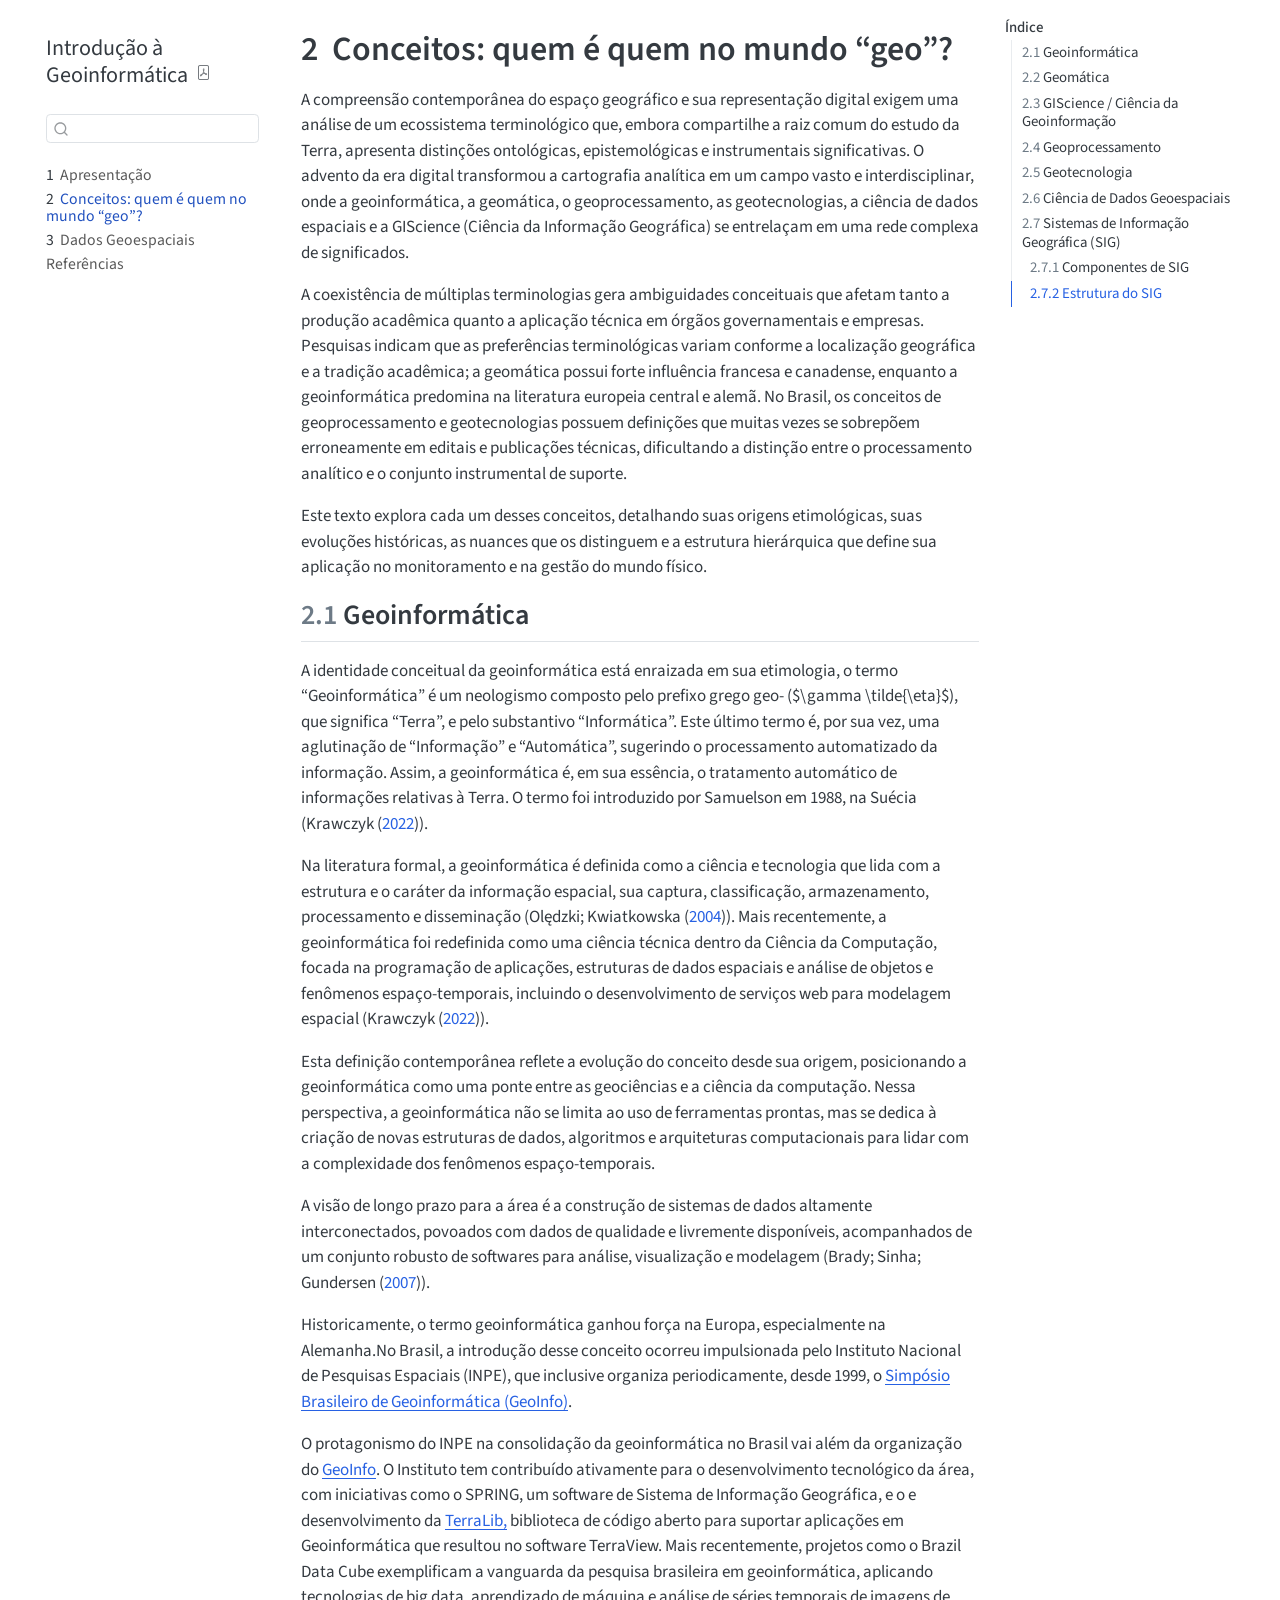
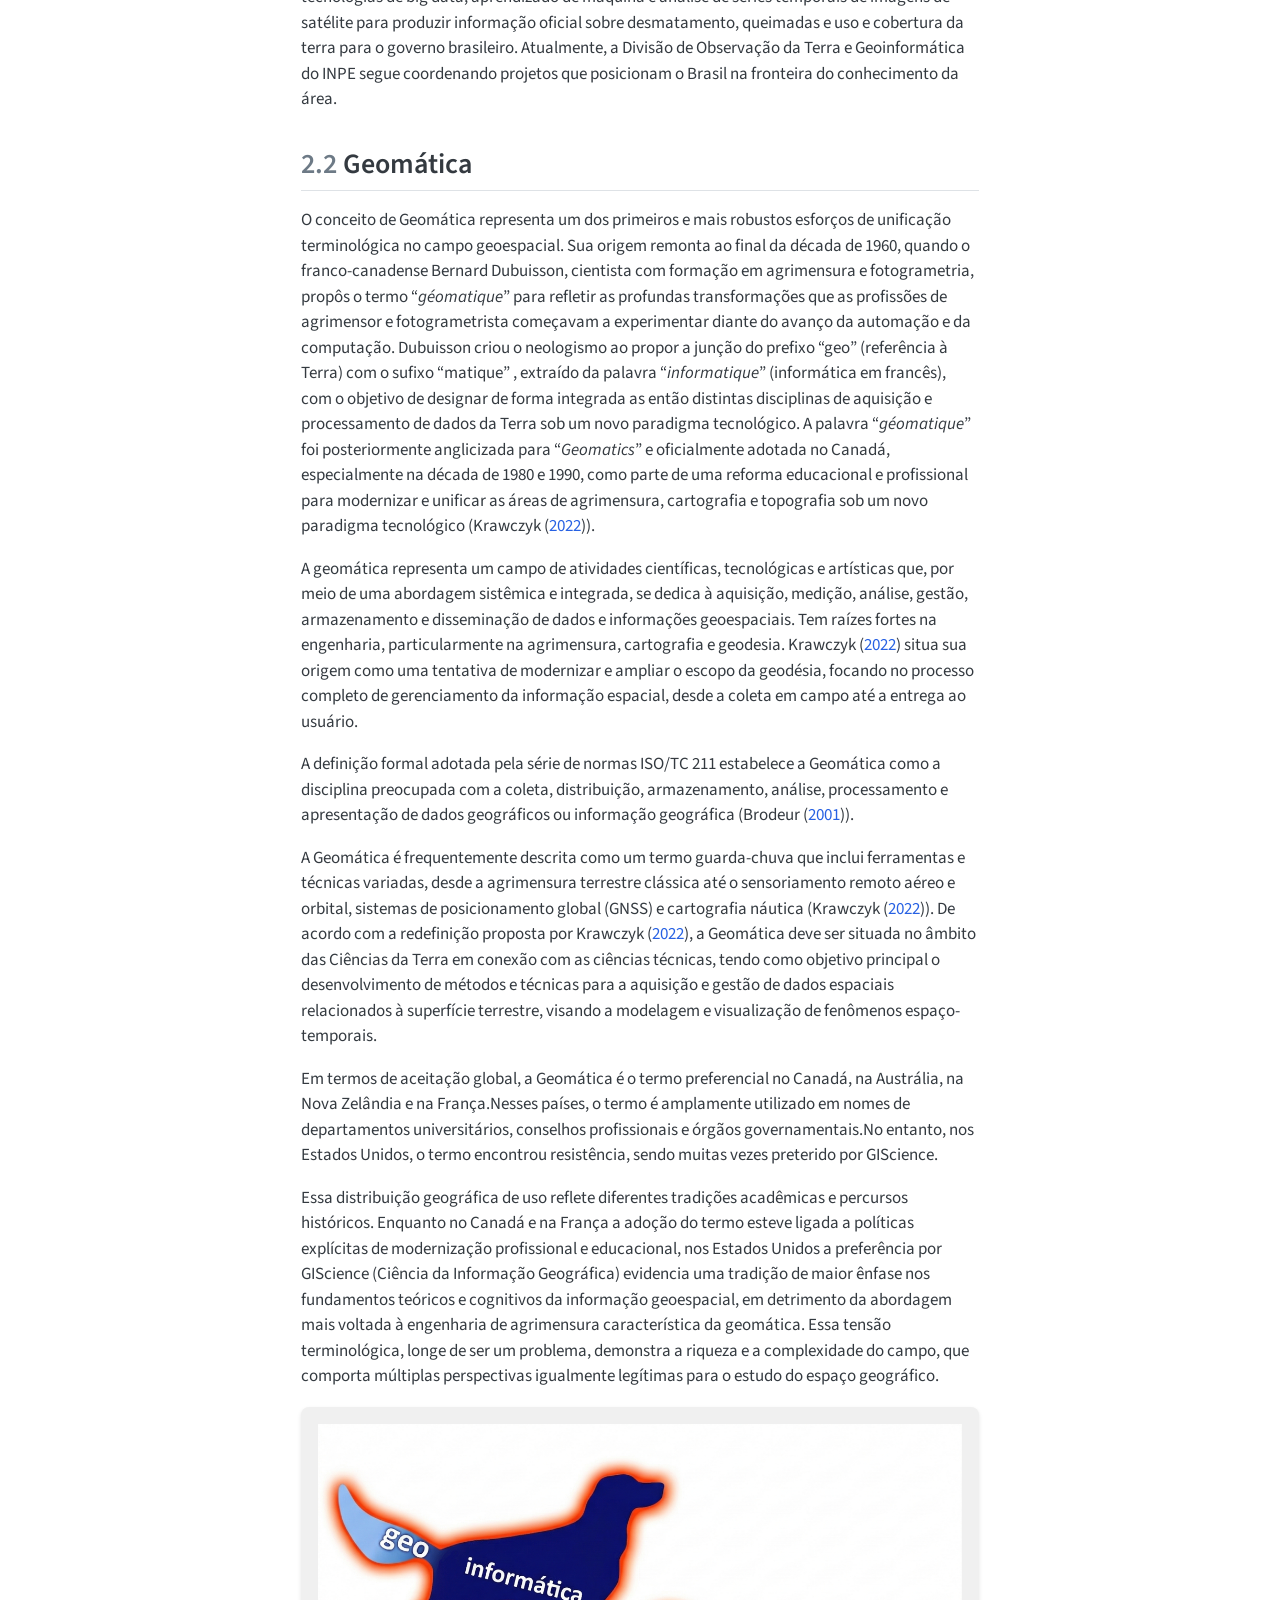
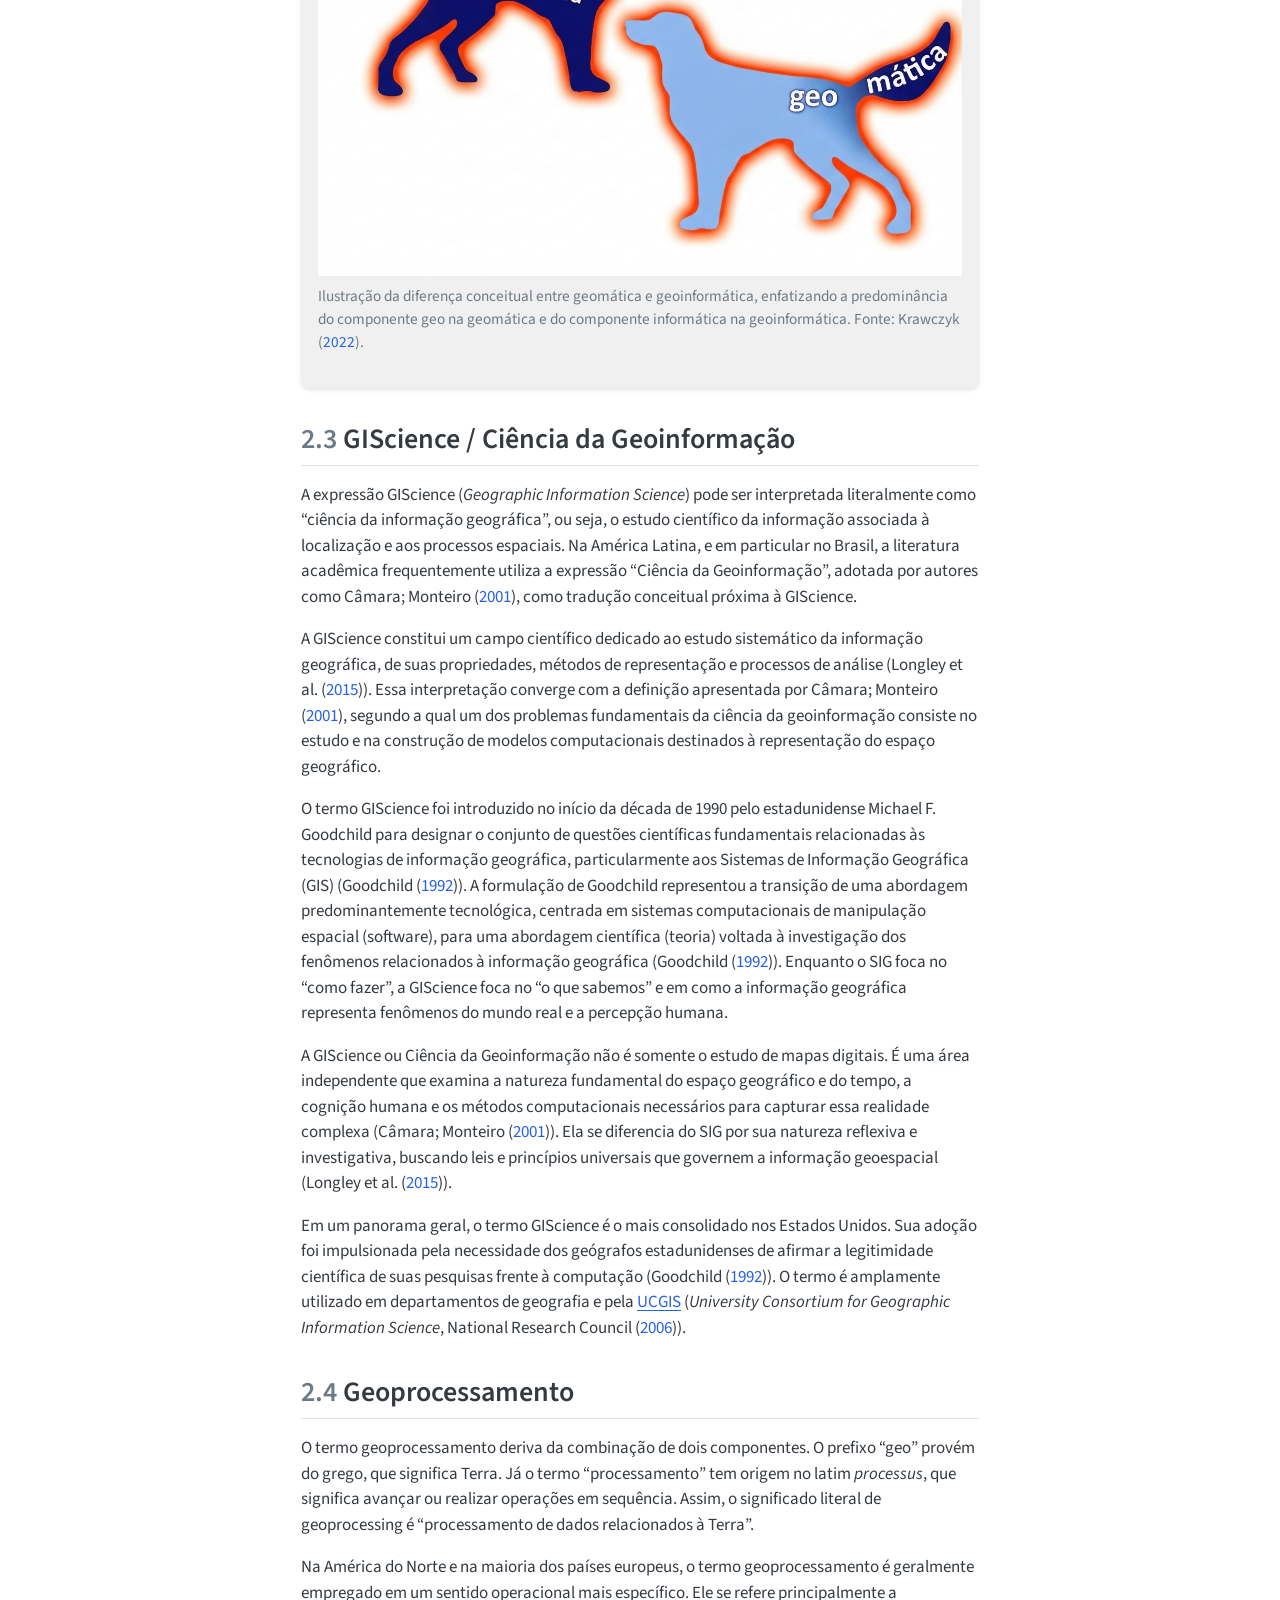
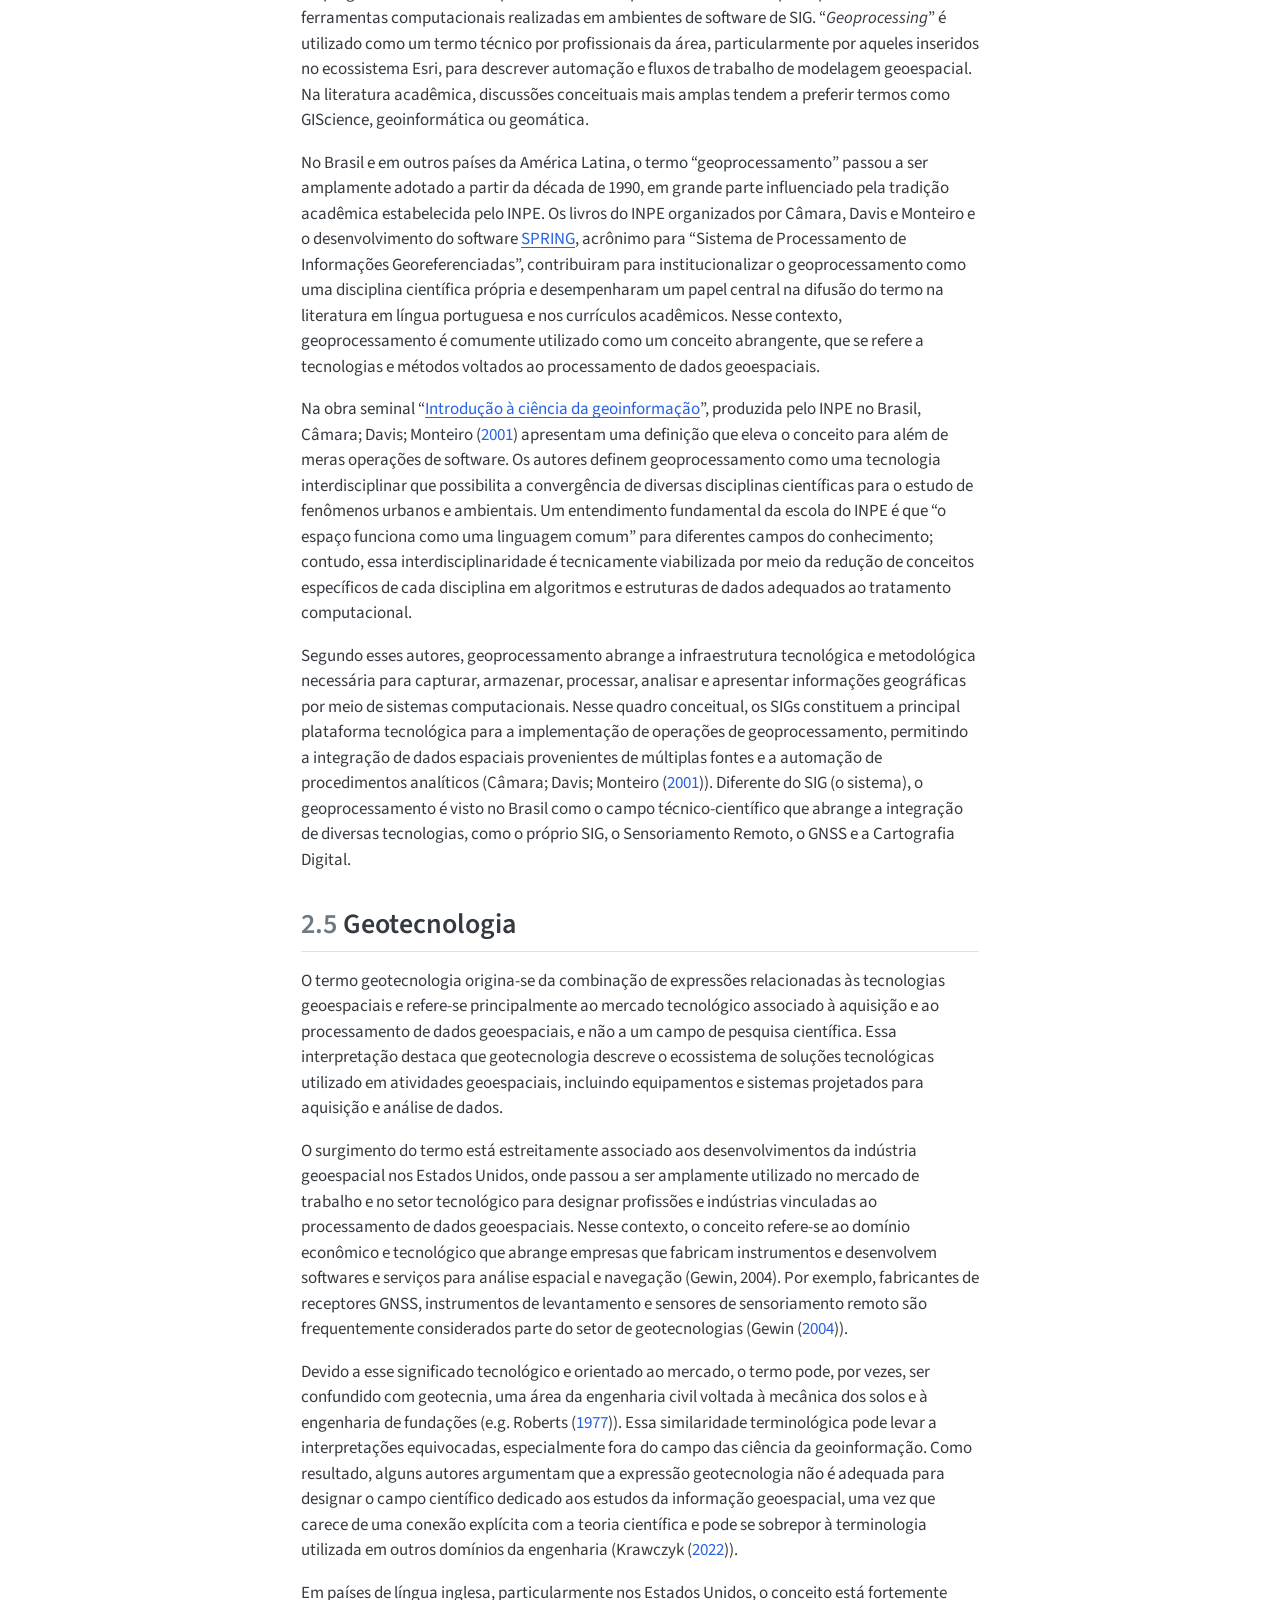
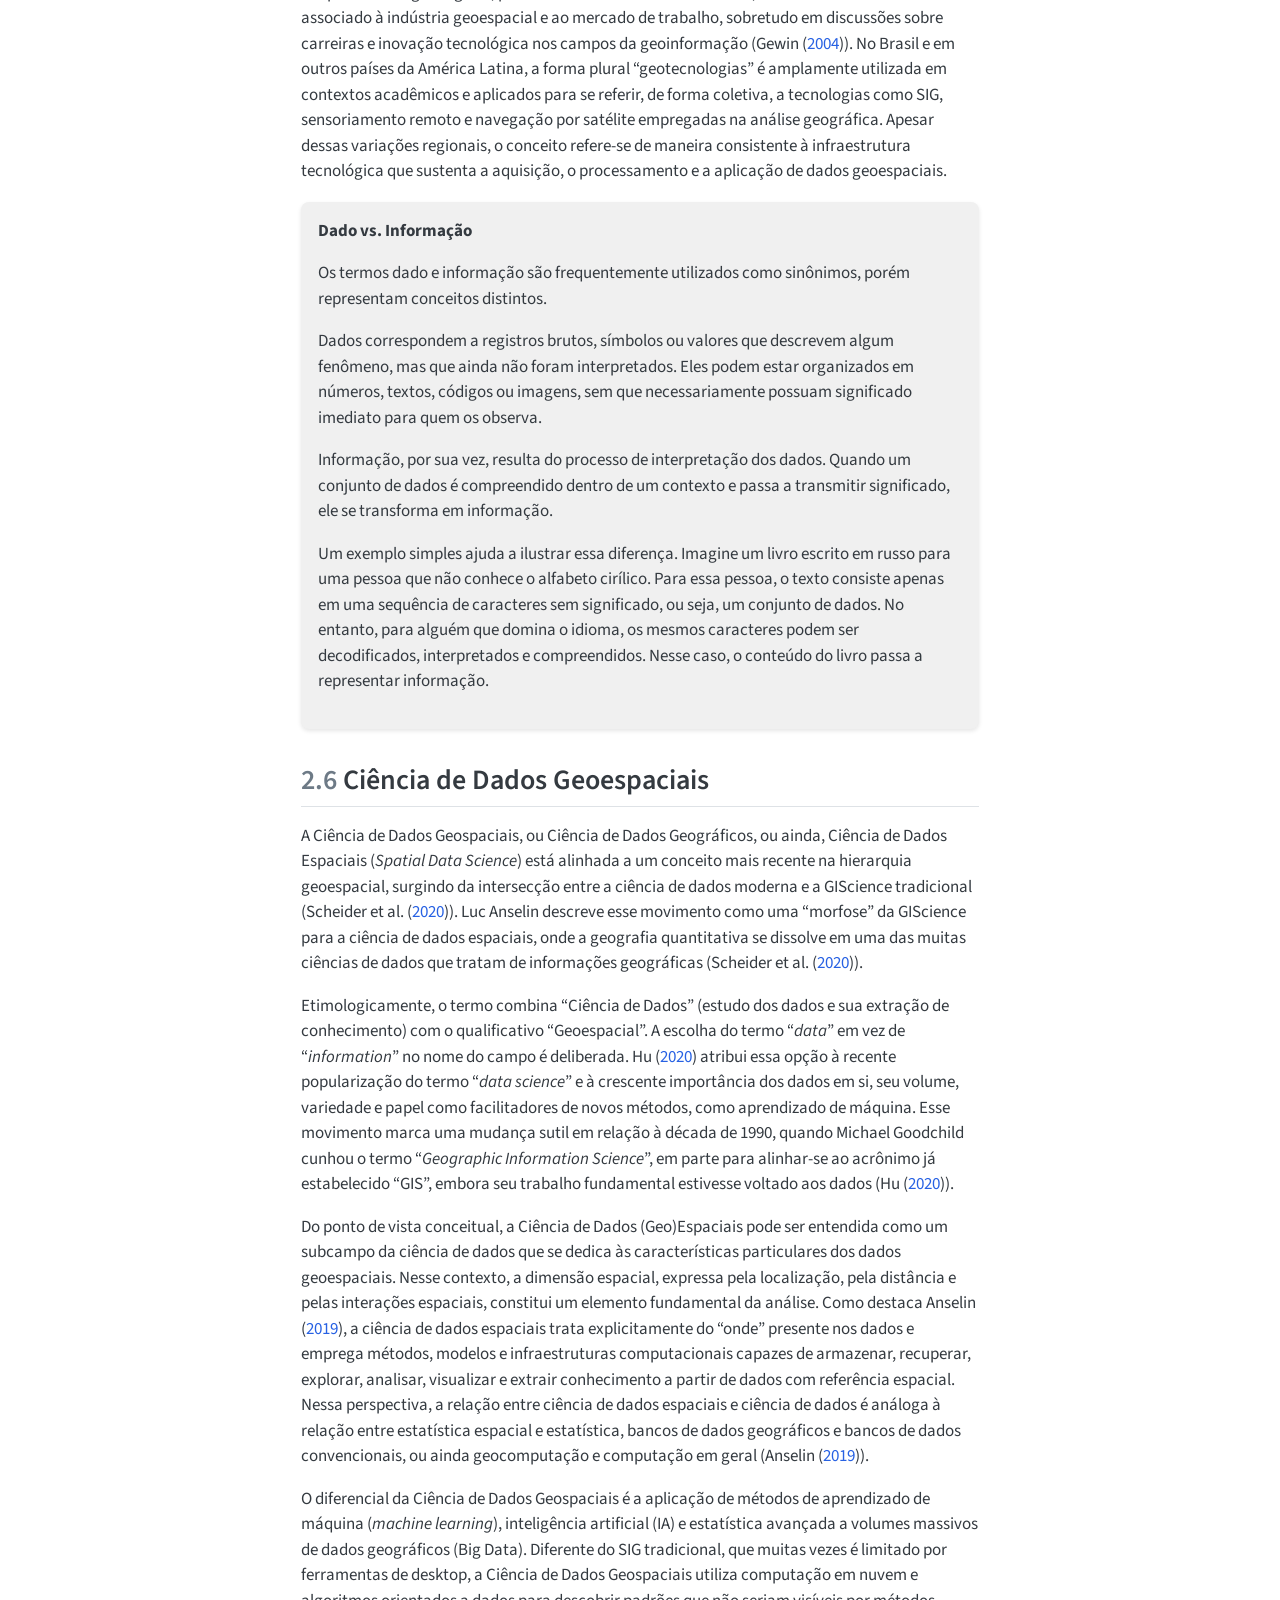
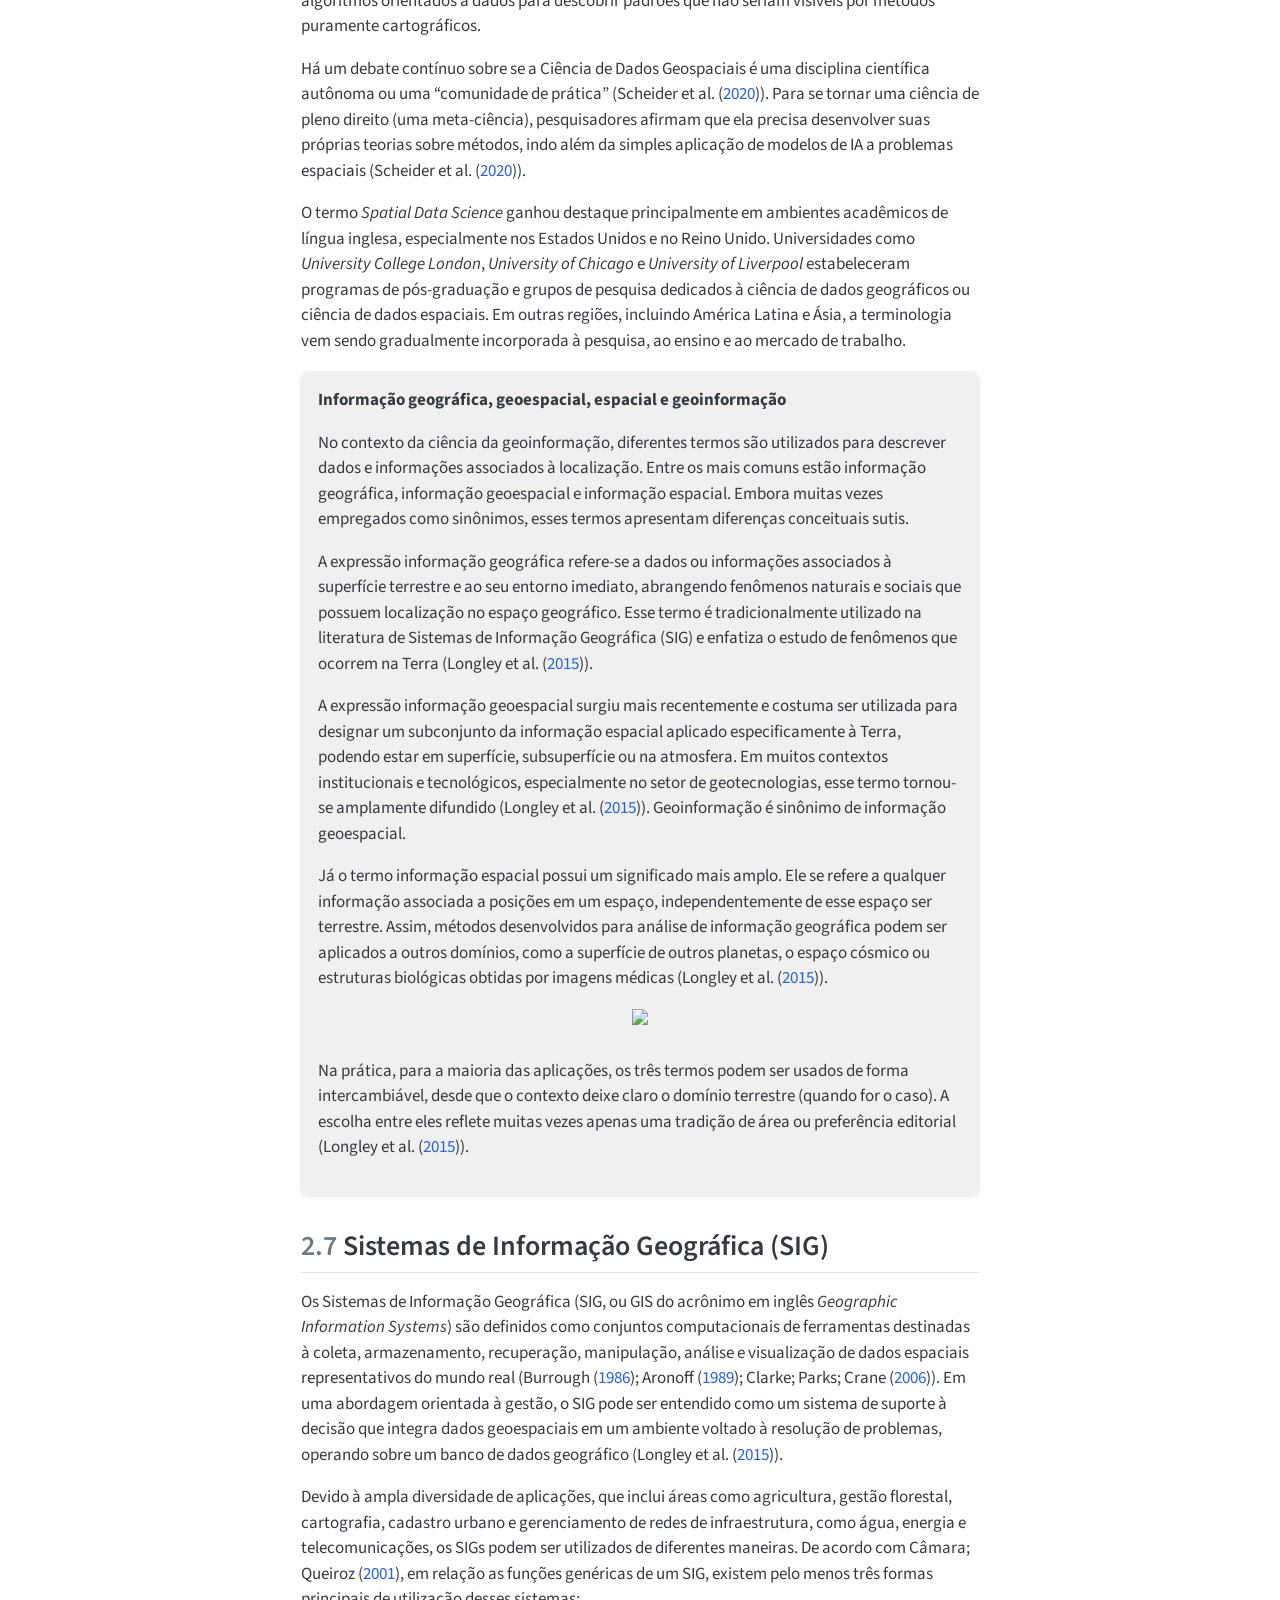
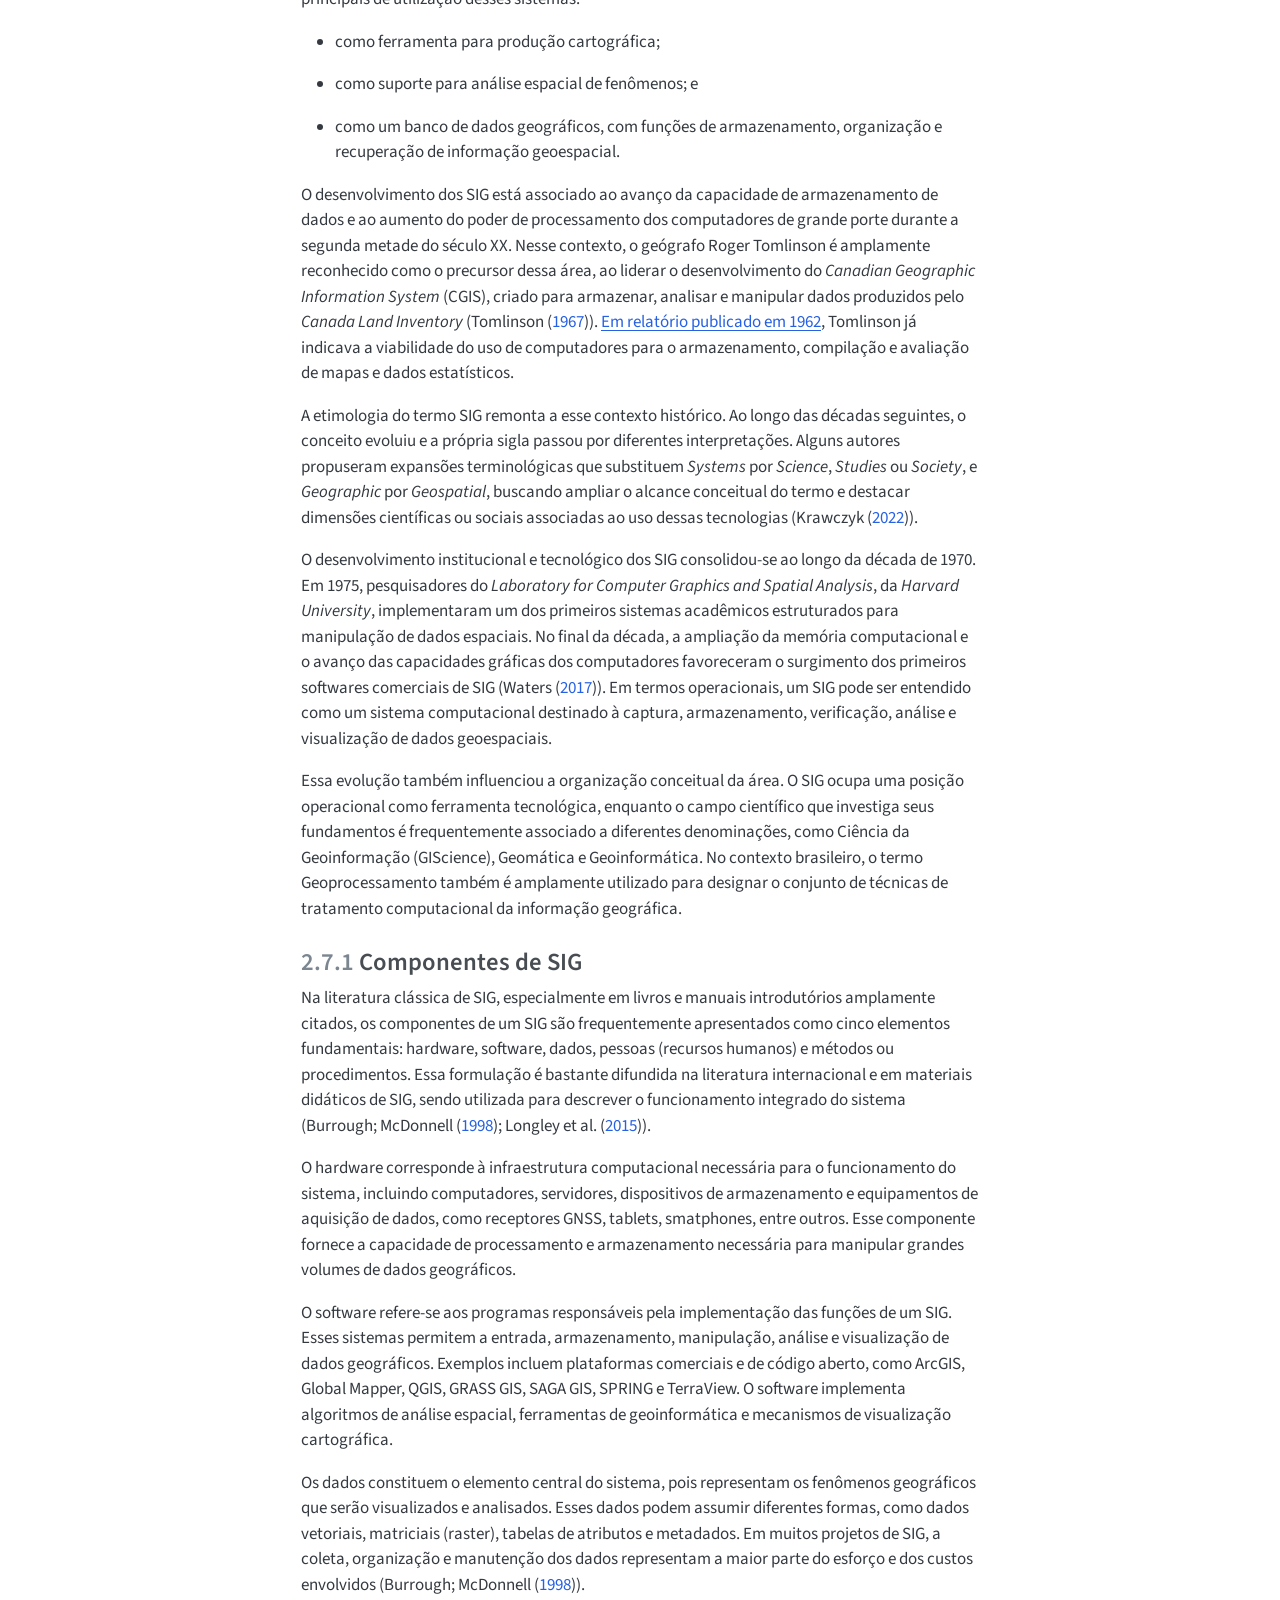
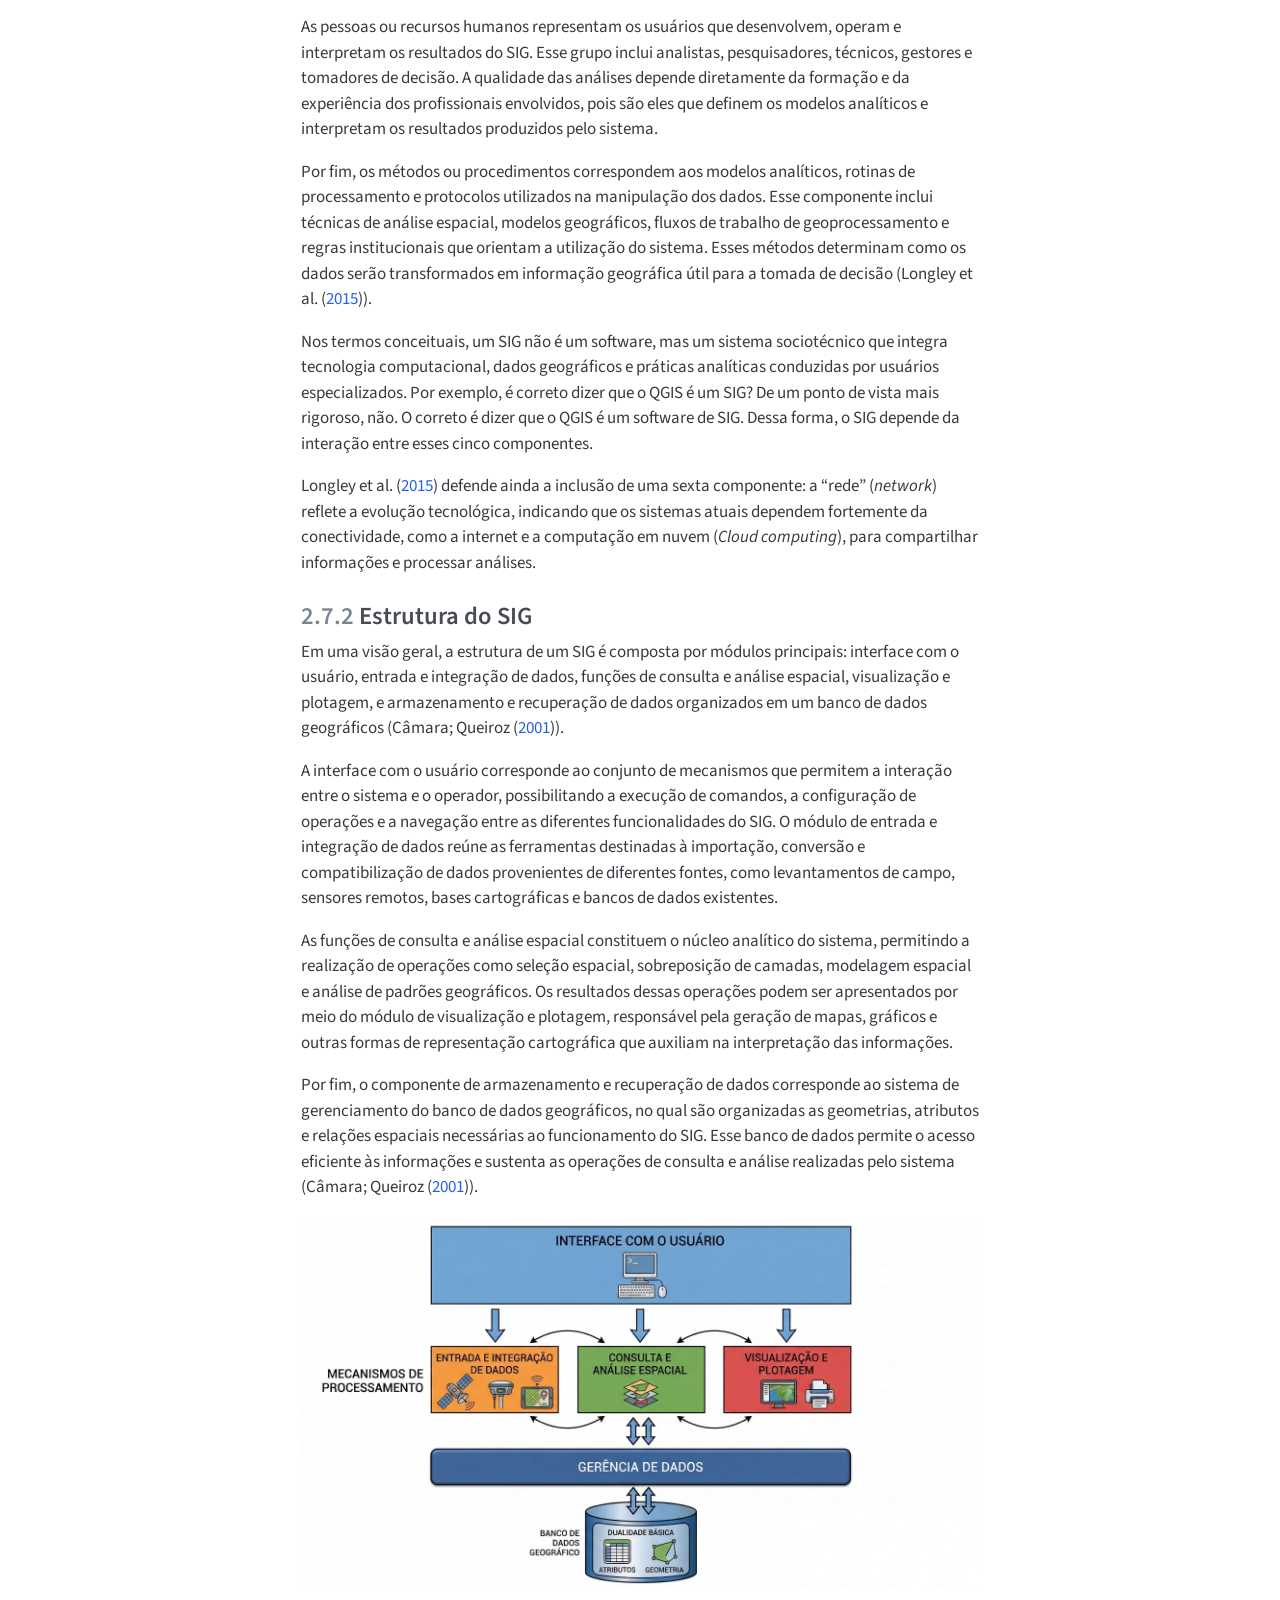
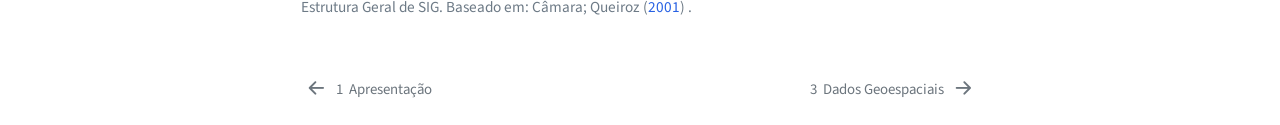
==== commit ea9b50d9: "render book" ====
--- a/docs/intro.html
+++ b/docs/intro.html
@@ -118,6 +118,9 @@
     <div class="pt-lg-2 mt-2 text-left sidebar-header">
     <div class="sidebar-title mb-0 py-0">
       <a href="./">Introdução à Geoinformática</a> 
+        <div class="sidebar-tools-main">
+    <a href="./Introdução-à-Geoinformática.pdf" title="Baixar PDF" class="quarto-navigation-tool px-1" aria-label="Baixar PDF"><i class="bi bi-file-pdf"></i></a>
+</div>
     </div>
       </div>
         <div class="mt-2 flex-shrink-0 align-items-center">
@@ -202,44 +205,52 @@
 <p>Este texto explora cada um desses conceitos, detalhando suas origens etimológicas, suas evoluções históricas, as nuances que os distinguem e a estrutura hierárquica que define sua aplicação no monitoramento e na gestão do mundo físico.</p>
 <section id="geoinformática" class="level2" data-number="2.1">
 <h2 data-number="2.1" class="anchored" data-anchor-id="geoinformática"><span class="header-section-number">2.1</span> Geoinformática</h2>
-<p>A identidade conceitual da geoinformática está enraizada em sua etimologia, o termo “Geoinformática” é um neologismo composto pelo prefixo grego geo- ($\gamma \tilde{\eta}$), que significa “Terra”, e pelo substantivo “Informática”. Este último termo é, por sua vez, uma aglutinação de “Informação” e “Automática”, sugerindo o processamento automatizado da informação. Assim, a geoinformática é, em sua essência, o tratamento automático de informações relativas à Terra. O termo foi introduzido por Samuelson em 1988, na Suécia (<span class="citation" data-cites="Krawczyk2022">Krawczyk (<a href="#ref-Krawczyk2022" role="doc-biblioref">2022</a>)</span>).</p>
-<p>Na literatura formal, a geoinformática é definida como a ciência e tecnologia que lida com a estrutura e o caráter da informação espacial, sua captura, classificação, armazenamento, processamento e disseminação (<span class="citation" data-cites="olkedzki2004">Olędzki; Kwiatkowska (<a href="#ref-olkedzki2004" role="doc-biblioref">2004</a>)</span>). Mais recentemente, a geoinformática foi redefinida como uma ciência técnica dentro da Ciência da Computação, focada na programação de aplicações, estruturas de dados espaciais e análise de objetos e fenômenos espaço-temporais, incluindo o desenvolvimento de serviços web para modelagem espacial (<span class="citation" data-cites="Krawczyk2022">Krawczyk (<a href="#ref-Krawczyk2022" role="doc-biblioref">2022</a>)</span>).</p>
+<p>A identidade conceitual da geoinformática está enraizada em sua etimologia, o termo “Geoinformática” é um neologismo composto pelo prefixo grego geo- ($\gamma \tilde{\eta}$), que significa “Terra”, e pelo substantivo “Informática”. Este último termo é, por sua vez, uma aglutinação de “Informação” e “Automática”, sugerindo o processamento automatizado da informação. Assim, a geoinformática é, em sua essência, o tratamento automático de informações relativas à Terra. O termo foi introduzido por Samuelson em 1988, na Suécia (<span class="citation" data-cites="Krawczyk2022">Krawczyk (<a href="references.html#ref-Krawczyk2022" role="doc-biblioref">2022</a>)</span>).</p>
+<p>Na literatura formal, a geoinformática é definida como a ciência e tecnologia que lida com a estrutura e o caráter da informação espacial, sua captura, classificação, armazenamento, processamento e disseminação (<span class="citation" data-cites="olkedzki2004">Olędzki; Kwiatkowska (<a href="references.html#ref-olkedzki2004" role="doc-biblioref">2004</a>)</span>). Mais recentemente, a geoinformática foi redefinida como uma ciência técnica dentro da Ciência da Computação, focada na programação de aplicações, estruturas de dados espaciais e análise de objetos e fenômenos espaço-temporais, incluindo o desenvolvimento de serviços web para modelagem espacial (<span class="citation" data-cites="Krawczyk2022">Krawczyk (<a href="references.html#ref-Krawczyk2022" role="doc-biblioref">2022</a>)</span>).</p>
 <p>Esta definição contemporânea reflete a evolução do conceito desde sua origem, posicionando a geoinformática como uma ponte entre as geociências e a ciência da computação. Nessa perspectiva, a geoinformática não se limita ao uso de ferramentas prontas, mas se dedica à criação de novas estruturas de dados, algoritmos e arquiteturas computacionais para lidar com a complexidade dos fenômenos espaço-temporais.</p>
-<p>A visão de longo prazo para a área é a construção de sistemas de dados altamente interconectados, povoados com dados de qualidade e livremente disponíveis, acompanhados de um conjunto robusto de softwares para análise, visualização e modelagem (<span class="citation" data-cites="brady2007">Brady; Sinha; Gundersen (<a href="#ref-brady2007" role="doc-biblioref">2007</a>)</span>).</p>
+<p>A visão de longo prazo para a área é a construção de sistemas de dados altamente interconectados, povoados com dados de qualidade e livremente disponíveis, acompanhados de um conjunto robusto de softwares para análise, visualização e modelagem (<span class="citation" data-cites="brady2007">Brady; Sinha; Gundersen (<a href="references.html#ref-brady2007" role="doc-biblioref">2007</a>)</span>).</p>
 <p>Historicamente, o termo geoinformática ganhou força na Europa, especialmente na Alemanha.No Brasil, a introdução desse conceito ocorreu impulsionada pelo Instituto Nacional de Pesquisas Espaciais (INPE), que inclusive organiza periodicamente, desde 1999, o <a href="http://www.geoinfo.info/">Simpósio Brasileiro de Geoinformática (GeoInfo)</a>.</p>
 <p>O protagonismo do INPE na consolidação da geoinformática no Brasil vai além da organização do <a href="http://www.geoinfo.info/">GeoInfo</a>. O Instituto tem contribuído ativamente para o desenvolvimento tecnológico da área, com iniciativas como o SPRING, um software de Sistema de Informação Geográfica, e o e desenvolvimento da <a href="http://www.dpi.inpe.br/terralib">TerraLib,</a> biblioteca de código aberto para suportar aplicações em Geoinformática que resultou no software TerraView. Mais recentemente, projetos como o Brazil Data Cube exemplificam a vanguarda da pesquisa brasileira em geoinformática, aplicando tecnologias de big data, aprendizado de máquina e análise de séries temporais de imagens de satélite para produzir informação oficial sobre desmatamento, queimadas e uso e cobertura da terra para o governo brasileiro. Atualmente, a Divisão de Observação da Terra e Geoinformática do INPE segue coordenando projetos que posicionam o Brasil na fronteira do conhecimento da área.</p>
 </section>
 <section id="geomática" class="level2" data-number="2.2">
 <h2 data-number="2.2" class="anchored" data-anchor-id="geomática"><span class="header-section-number">2.2</span> Geomática</h2>
-<p>O conceito de Geomática representa um dos primeiros e mais robustos esforços de unificação terminológica no campo geoespacial. Sua origem remonta ao final da década de 1960, quando o franco-canadense Bernard Dubuisson, cientista com formação em agrimensura e fotogrametria, propôs o termo “<em>géomatique</em>” para refletir as profundas transformações que as profissões de agrimensor e fotogrametrista começavam a experimentar diante do avanço da automação e da computação. Dubuisson criou o neologismo ao propor a junção do prefixo “geo” (referência à Terra) com o sufixo “matique” , extraído da palavra “<em>informatique</em>” (informática em francês), com o objetivo de designar de forma integrada as então distintas disciplinas de aquisição e processamento de dados da Terra sob um novo paradigma tecnológico. A palavra “<em>géomatique</em>” foi posteriormente anglicizada para “<em>Geomatics</em>” e oficialmente adotada no Canadá, especialmente na década de 1980 e 1990, como parte de uma reforma educacional e profissional para modernizar e unificar as áreas de agrimensura, cartografia e topografia sob um novo paradigma tecnológico (<span class="citation" data-cites="Krawczyk2022">Krawczyk (<a href="#ref-Krawczyk2022" role="doc-biblioref">2022</a>)</span>).</p>
-<p>A geomática representa um campo de atividades científicas, tecnológicas e artísticas que, por meio de uma abordagem sistêmica e integrada, se dedica à aquisição, medição, análise, gestão, armazenamento e disseminação de dados e informações geoespaciais. Tem raízes fortes na engenharia, particularmente na agrimensura, cartografia e geodesia. <span class="citation" data-cites="Krawczyk2022">Krawczyk (<a href="#ref-Krawczyk2022" role="doc-biblioref">2022</a>)</span> situa sua origem como uma tentativa de modernizar e ampliar o escopo da geodésia, focando no processo completo de gerenciamento da informação espacial, desde a coleta em campo até a entrega ao usuário.</p>
-<p>A definição formal adotada pela série de normas ISO/TC 211 estabelece a Geomática como a disciplina preocupada com a coleta, distribuição, armazenamento, análise, processamento e apresentação de dados geográficos ou informação geográfica (<span class="citation" data-cites="brodeur2001">Brodeur (<a href="#ref-brodeur2001" role="doc-biblioref">2001</a>)</span>).</p>
-<p>A Geomática é frequentemente descrita como um termo guarda-chuva que inclui ferramentas e técnicas variadas, desde a agrimensura terrestre clássica até o sensoriamento remoto aéreo e orbital, sistemas de posicionamento global (GNSS) e cartografia náutica (<span class="citation" data-cites="Krawczyk2022">Krawczyk (<a href="#ref-Krawczyk2022" role="doc-biblioref">2022</a>)</span>). De acordo com a redefinição proposta por <span class="citation" data-cites="Krawczyk2022">Krawczyk (<a href="#ref-Krawczyk2022" role="doc-biblioref">2022</a>)</span>, a Geomática deve ser situada no âmbito das Ciências da Terra em conexão com as ciências técnicas, tendo como objetivo principal o desenvolvimento de métodos e técnicas para a aquisição e gestão de dados espaciais relacionados à superfície terrestre, visando a modelagem e visualização de fenômenos espaço-temporais.</p>
+<p>O conceito de Geomática representa um dos primeiros e mais robustos esforços de unificação terminológica no campo geoespacial. Sua origem remonta ao final da década de 1960, quando o franco-canadense Bernard Dubuisson, cientista com formação em agrimensura e fotogrametria, propôs o termo “<em>géomatique</em>” para refletir as profundas transformações que as profissões de agrimensor e fotogrametrista começavam a experimentar diante do avanço da automação e da computação. Dubuisson criou o neologismo ao propor a junção do prefixo “geo” (referência à Terra) com o sufixo “matique” , extraído da palavra “<em>informatique</em>” (informática em francês), com o objetivo de designar de forma integrada as então distintas disciplinas de aquisição e processamento de dados da Terra sob um novo paradigma tecnológico. A palavra “<em>géomatique</em>” foi posteriormente anglicizada para “<em>Geomatics</em>” e oficialmente adotada no Canadá, especialmente na década de 1980 e 1990, como parte de uma reforma educacional e profissional para modernizar e unificar as áreas de agrimensura, cartografia e topografia sob um novo paradigma tecnológico (<span class="citation" data-cites="Krawczyk2022">Krawczyk (<a href="references.html#ref-Krawczyk2022" role="doc-biblioref">2022</a>)</span>).</p>
+<p>A geomática representa um campo de atividades científicas, tecnológicas e artísticas que, por meio de uma abordagem sistêmica e integrada, se dedica à aquisição, medição, análise, gestão, armazenamento e disseminação de dados e informações geoespaciais. Tem raízes fortes na engenharia, particularmente na agrimensura, cartografia e geodesia. <span class="citation" data-cites="Krawczyk2022">Krawczyk (<a href="references.html#ref-Krawczyk2022" role="doc-biblioref">2022</a>)</span> situa sua origem como uma tentativa de modernizar e ampliar o escopo da geodésia, focando no processo completo de gerenciamento da informação espacial, desde a coleta em campo até a entrega ao usuário.</p>
+<p>A definição formal adotada pela série de normas ISO/TC 211 estabelece a Geomática como a disciplina preocupada com a coleta, distribuição, armazenamento, análise, processamento e apresentação de dados geográficos ou informação geográfica (<span class="citation" data-cites="brodeur2001">Brodeur (<a href="references.html#ref-brodeur2001" role="doc-biblioref">2001</a>)</span>).</p>
+<p>A Geomática é frequentemente descrita como um termo guarda-chuva que inclui ferramentas e técnicas variadas, desde a agrimensura terrestre clássica até o sensoriamento remoto aéreo e orbital, sistemas de posicionamento global (GNSS) e cartografia náutica (<span class="citation" data-cites="Krawczyk2022">Krawczyk (<a href="references.html#ref-Krawczyk2022" role="doc-biblioref">2022</a>)</span>). De acordo com a redefinição proposta por <span class="citation" data-cites="Krawczyk2022">Krawczyk (<a href="references.html#ref-Krawczyk2022" role="doc-biblioref">2022</a>)</span>, a Geomática deve ser situada no âmbito das Ciências da Terra em conexão com as ciências técnicas, tendo como objetivo principal o desenvolvimento de métodos e técnicas para a aquisição e gestão de dados espaciais relacionados à superfície terrestre, visando a modelagem e visualização de fenômenos espaço-temporais.</p>
 <p>Em termos de aceitação global, a Geomática é o termo preferencial no Canadá, na Austrália, na Nova Zelândia e na França.Nesses países, o termo é amplamente utilizado em nomes de departamentos universitários, conselhos profissionais e órgãos governamentais.No entanto, nos Estados Unidos, o termo encontrou resistência, sendo muitas vezes preterido por GIScience.</p>
 <p>Essa distribuição geográfica de uso reflete diferentes tradições acadêmicas e percursos históricos. Enquanto no Canadá e na França a adoção do termo esteve ligada a políticas explícitas de modernização profissional e educacional, nos Estados Unidos a preferência por GIScience (Ciência da Informação Geográfica) evidencia uma tradição de maior ênfase nos fundamentos teóricos e cognitivos da informação geoespacial, em detrimento da abordagem mais voltada à engenharia de agrimensura característica da geomática. Essa tensão terminológica, longe de ser um problema, demonstra a riqueza e a complexidade do campo, que comporta múltiplas perspectivas igualmente legítimas para o estudo do espaço geográfico.</p>
+<div class="caixa-cinza">
+<div class="quarto-figure quarto-figure-center">
+<figure class="figure">
+<p><img src="fig/geomatica_geoinformatica.png" class="img-fluid figure-img"></p>
+<figcaption>Ilustração da diferença conceitual entre geomática e geoinformática, enfatizando a predominância do componente geo na geomática e do componente informática na geoinformática. Fonte: <span class="citation" data-cites="Krawczyk2022">Krawczyk (<a href="references.html#ref-Krawczyk2022" role="doc-biblioref">2022</a>)</span>.</figcaption>
+</figure>
+</div>
+</div>
 </section>
 <section id="giscience-ciência-da-geoinformação" class="level2" data-number="2.3">
 <h2 data-number="2.3" class="anchored" data-anchor-id="giscience-ciência-da-geoinformação"><span class="header-section-number">2.3</span> GIScience / Ciência da Geoinformação</h2>
-<p>A expressão GIScience (<em>Geographic Information Science</em>) pode ser interpretada literalmente como “ciência da informação geográfica”, ou seja, o estudo científico da informação associada à localização e aos processos espaciais. Na América Latina, e em particular no Brasil, a literatura acadêmica frequentemente utiliza a expressão “Ciência da Geoinformação”, adotada por autores como <span class="citation" data-cites="CâmaraMont2001">Câmara; Monteiro (<a href="#ref-CâmaraMont2001" role="doc-biblioref">2001</a>)</span>, como tradução conceitual próxima à GIScience.</p>
-<p>A GIScience constitui um campo científico dedicado ao estudo sistemático da informação geográfica, de suas propriedades, métodos de representação e processos de análise (<span class="citation" data-cites="longley2015">Longley et al. (<a href="#ref-longley2015" role="doc-biblioref">2015</a>)</span>). Essa interpretação converge com a definição apresentada por <span class="citation" data-cites="CâmaraMont2001">Câmara; Monteiro (<a href="#ref-CâmaraMont2001" role="doc-biblioref">2001</a>)</span>, segundo a qual um dos problemas fundamentais da ciência da geoinformação consiste no estudo e na construção de modelos computacionais destinados à representação do espaço geográfico.</p>
-<p>O termo GIScience foi introduzido no início da década de 1990 pelo estadunidense Michael F. Goodchild para designar o conjunto de questões científicas fundamentais relacionadas às tecnologias de informação geográfica, particularmente aos Sistemas de Informação Geográfica (GIS) (<span class="citation" data-cites="goodchild1992">Goodchild (<a href="#ref-goodchild1992" role="doc-biblioref">1992</a>)</span>). A formulação de Goodchild representou a transição de uma abordagem predominantemente tecnológica, centrada em sistemas computacionais de manipulação espacial (software), para uma abordagem científica (teoria) voltada à investigação dos fenômenos relacionados à informação geográfica (<span class="citation" data-cites="goodchild1992">Goodchild (<a href="#ref-goodchild1992" role="doc-biblioref">1992</a>)</span>). Enquanto o SIG foca no “como fazer”, a GIScience foca no “o que sabemos” e em como a informação geográfica representa fenômenos do mundo real e a percepção humana.</p>
-<p>A GIScience ou Ciência da Geoinformação não é somente o estudo de mapas digitais. É uma área independente que examina a natureza fundamental do espaço geográfico e do tempo, a cognição humana e os métodos computacionais necessários para capturar essa realidade complexa (<span class="citation" data-cites="CâmaraMont2001">Câmara; Monteiro (<a href="#ref-CâmaraMont2001" role="doc-biblioref">2001</a>)</span>). Ela se diferencia do SIG por sua natureza reflexiva e investigativa, buscando leis e princípios universais que governem a informação geoespacial (<span class="citation" data-cites="longley2015">Longley et al. (<a href="#ref-longley2015" role="doc-biblioref">2015</a>)</span>).</p>
-<p>Em um panorama geral, o termo GIScience é o mais consolidado nos Estados Unidos. Sua adoção foi impulsionada pela necessidade dos geógrafos estadunidenses de afirmar a legitimidade científica de suas pesquisas frente à computação (<span class="citation" data-cites="goodchild1992">Goodchild (<a href="#ref-goodchild1992" role="doc-biblioref">1992</a>)</span>). O termo é amplamente utilizado em departamentos de geografia e pela <a href="https://www.ucgis.org/">UCGIS</a> (<em>University Consortium for Geographic Information Science</em>, <span class="citation" data-cites="NRC2006">National Research Council (<a href="#ref-NRC2006" role="doc-biblioref">2006</a>)</span>).</p>
+<p>A expressão GIScience (<em>Geographic Information Science</em>) pode ser interpretada literalmente como “ciência da informação geográfica”, ou seja, o estudo científico da informação associada à localização e aos processos espaciais. Na América Latina, e em particular no Brasil, a literatura acadêmica frequentemente utiliza a expressão “Ciência da Geoinformação”, adotada por autores como <span class="citation" data-cites="CâmaraMont2001">Câmara; Monteiro (<a href="references.html#ref-CâmaraMont2001" role="doc-biblioref">2001</a>)</span>, como tradução conceitual próxima à GIScience.</p>
+<p>A GIScience constitui um campo científico dedicado ao estudo sistemático da informação geográfica, de suas propriedades, métodos de representação e processos de análise (<span class="citation" data-cites="longley2015">Longley et al. (<a href="references.html#ref-longley2015" role="doc-biblioref">2015</a>)</span>). Essa interpretação converge com a definição apresentada por <span class="citation" data-cites="CâmaraMont2001">Câmara; Monteiro (<a href="references.html#ref-CâmaraMont2001" role="doc-biblioref">2001</a>)</span>, segundo a qual um dos problemas fundamentais da ciência da geoinformação consiste no estudo e na construção de modelos computacionais destinados à representação do espaço geográfico.</p>
+<p>O termo GIScience foi introduzido no início da década de 1990 pelo estadunidense Michael F. Goodchild para designar o conjunto de questões científicas fundamentais relacionadas às tecnologias de informação geográfica, particularmente aos Sistemas de Informação Geográfica (GIS) (<span class="citation" data-cites="goodchild1992">Goodchild (<a href="references.html#ref-goodchild1992" role="doc-biblioref">1992</a>)</span>). A formulação de Goodchild representou a transição de uma abordagem predominantemente tecnológica, centrada em sistemas computacionais de manipulação espacial (software), para uma abordagem científica (teoria) voltada à investigação dos fenômenos relacionados à informação geográfica (<span class="citation" data-cites="goodchild1992">Goodchild (<a href="references.html#ref-goodchild1992" role="doc-biblioref">1992</a>)</span>). Enquanto o SIG foca no “como fazer”, a GIScience foca no “o que sabemos” e em como a informação geográfica representa fenômenos do mundo real e a percepção humana.</p>
+<p>A GIScience ou Ciência da Geoinformação não é somente o estudo de mapas digitais. É uma área independente que examina a natureza fundamental do espaço geográfico e do tempo, a cognição humana e os métodos computacionais necessários para capturar essa realidade complexa (<span class="citation" data-cites="CâmaraMont2001">Câmara; Monteiro (<a href="references.html#ref-CâmaraMont2001" role="doc-biblioref">2001</a>)</span>). Ela se diferencia do SIG por sua natureza reflexiva e investigativa, buscando leis e princípios universais que governem a informação geoespacial (<span class="citation" data-cites="longley2015">Longley et al. (<a href="references.html#ref-longley2015" role="doc-biblioref">2015</a>)</span>).</p>
+<p>Em um panorama geral, o termo GIScience é o mais consolidado nos Estados Unidos. Sua adoção foi impulsionada pela necessidade dos geógrafos estadunidenses de afirmar a legitimidade científica de suas pesquisas frente à computação (<span class="citation" data-cites="goodchild1992">Goodchild (<a href="references.html#ref-goodchild1992" role="doc-biblioref">1992</a>)</span>). O termo é amplamente utilizado em departamentos de geografia e pela <a href="https://www.ucgis.org/">UCGIS</a> (<em>University Consortium for Geographic Information Science</em>, <span class="citation" data-cites="NRC2006">National Research Council (<a href="references.html#ref-NRC2006" role="doc-biblioref">2006</a>)</span>).</p>
 </section>
 <section id="geoprocessamento" class="level2" data-number="2.4">
 <h2 data-number="2.4" class="anchored" data-anchor-id="geoprocessamento"><span class="header-section-number">2.4</span> Geoprocessamento</h2>
 <p>O termo geoprocessamento deriva da combinação de dois componentes. O prefixo “geo” provém do grego, que significa Terra. Já o termo “processamento” tem origem no latim <em>processus</em>, que significa avançar ou realizar operações em sequência. Assim, o significado literal de geoprocessing é “processamento de dados relacionados à Terra”.</p>
 <p>Na América do Norte e na maioria dos países europeus, o termo geoprocessamento é geralmente empregado em um sentido operacional mais específico. Ele se refere principalmente a ferramentas computacionais realizadas em ambientes de software de SIG. “<em>Geoprocessing</em>” é utilizado como um termo técnico por profissionais da área, particularmente por aqueles inseridos no ecossistema Esri, para descrever automação e fluxos de trabalho de modelagem geoespacial. Na literatura acadêmica, discussões conceituais mais amplas tendem a preferir termos como GIScience, geoinformática ou geomática.</p>
 <p>No Brasil e em outros países da América Latina, o termo “geoprocessamento” passou a ser amplamente adotado a partir da década de 1990, em grande parte influenciado pela tradição acadêmica estabelecida pelo INPE. Os livros do INPE organizados por Câmara, Davis e Monteiro e o desenvolvimento do software <a href="http://www.dpi.inpe.br/spring/">SPRING</a>, acrônimo para “Sistema de Processamento de Informações Georeferenciadas”, contribuiram para institucionalizar o geoprocessamento como uma disciplina científica própria e desempenharam um papel central na difusão do termo na literatura em língua portuguesa e nos currículos acadêmicos. Nesse contexto, geoprocessamento é comumente utilizado como um conceito abrangente, que se refere a tecnologias e métodos voltados ao processamento de dados geoespaciais.</p>
-<p>Na obra seminal “<a href="http://www.dpi.inpe.br/gilberto/livro/introd/index.html">Introdução à ciência da geoinformação</a>”, produzida pelo INPE no Brasil, <span class="citation" data-cites="CâmaraDaviMont2001">Câmara; Davis; Monteiro (<a href="#ref-CâmaraDaviMont2001" role="doc-biblioref">2001</a>)</span> apresentam uma definição que eleva o conceito para além de meras operações de software. Os autores definem geoprocessamento como uma tecnologia interdisciplinar que possibilita a convergência de diversas disciplinas científicas para o estudo de fenômenos urbanos e ambientais. Um entendimento fundamental da escola do INPE é que “o espaço funciona como uma linguagem comum” para diferentes campos do conhecimento; contudo, essa interdisciplinaridade é tecnicamente viabilizada por meio da redução de conceitos específicos de cada disciplina em algoritmos e estruturas de dados adequados ao tratamento computacional.</p>
-<p>Segundo esses autores, geoprocessamento abrange a infraestrutura tecnológica e metodológica necessária para capturar, armazenar, processar, analisar e apresentar informações geográficas por meio de sistemas computacionais. Nesse quadro conceitual, os SIGs constituem a principal plataforma tecnológica para a implementação de operações de geoprocessamento, permitindo a integração de dados espaciais provenientes de múltiplas fontes e a automação de procedimentos analíticos (<span class="citation" data-cites="CâmaraDaviMont2001">Câmara; Davis; Monteiro (<a href="#ref-CâmaraDaviMont2001" role="doc-biblioref">2001</a>)</span>). Diferente do SIG (o sistema), o geoprocessamento é visto no Brasil como o campo técnico-científico que abrange a integração de diversas tecnologias, como o próprio SIG, o Sensoriamento Remoto, o GNSS e a Cartografia Digital.</p>
+<p>Na obra seminal “<a href="http://www.dpi.inpe.br/gilberto/livro/introd/index.html">Introdução à ciência da geoinformação</a>”, produzida pelo INPE no Brasil, <span class="citation" data-cites="CâmaraDaviMont2001">Câmara; Davis; Monteiro (<a href="references.html#ref-CâmaraDaviMont2001" role="doc-biblioref">2001</a>)</span> apresentam uma definição que eleva o conceito para além de meras operações de software. Os autores definem geoprocessamento como uma tecnologia interdisciplinar que possibilita a convergência de diversas disciplinas científicas para o estudo de fenômenos urbanos e ambientais. Um entendimento fundamental da escola do INPE é que “o espaço funciona como uma linguagem comum” para diferentes campos do conhecimento; contudo, essa interdisciplinaridade é tecnicamente viabilizada por meio da redução de conceitos específicos de cada disciplina em algoritmos e estruturas de dados adequados ao tratamento computacional.</p>
+<p>Segundo esses autores, geoprocessamento abrange a infraestrutura tecnológica e metodológica necessária para capturar, armazenar, processar, analisar e apresentar informações geográficas por meio de sistemas computacionais. Nesse quadro conceitual, os SIGs constituem a principal plataforma tecnológica para a implementação de operações de geoprocessamento, permitindo a integração de dados espaciais provenientes de múltiplas fontes e a automação de procedimentos analíticos (<span class="citation" data-cites="CâmaraDaviMont2001">Câmara; Davis; Monteiro (<a href="references.html#ref-CâmaraDaviMont2001" role="doc-biblioref">2001</a>)</span>). Diferente do SIG (o sistema), o geoprocessamento é visto no Brasil como o campo técnico-científico que abrange a integração de diversas tecnologias, como o próprio SIG, o Sensoriamento Remoto, o GNSS e a Cartografia Digital.</p>
 </section>
 <section id="geotecnologia" class="level2" data-number="2.5">
 <h2 data-number="2.5" class="anchored" data-anchor-id="geotecnologia"><span class="header-section-number">2.5</span> Geotecnologia</h2>
 <p>O termo geotecnologia origina-se da combinação de expressões relacionadas às tecnologias geoespaciais e refere-se principalmente ao mercado tecnológico associado à aquisição e ao processamento de dados geoespaciais, e não a um campo de pesquisa científica. Essa interpretação destaca que geotecnologia descreve o ecossistema de soluções tecnológicas utilizado em atividades geoespaciais, incluindo equipamentos e sistemas projetados para aquisição e análise de dados.</p>
-<p>O surgimento do termo está estreitamente associado aos desenvolvimentos da indústria geoespacial nos Estados Unidos, onde passou a ser amplamente utilizado no mercado de trabalho e no setor tecnológico para designar profissões e indústrias vinculadas ao processamento de dados geoespaciais. Nesse contexto, o conceito refere-se ao domínio econômico e tecnológico que abrange empresas que fabricam instrumentos e desenvolvem softwares e serviços para análise espacial e navegação (Gewin, 2004). Por exemplo, fabricantes de receptores GNSS, instrumentos de levantamento e sensores de sensoriamento remoto são frequentemente considerados parte do setor de geotecnologias (<span class="citation" data-cites="Gewin2004">Gewin (<a href="#ref-Gewin2004" role="doc-biblioref">2004</a>)</span>).</p>
-<p>Devido a esse significado tecnológico e orientado ao mercado, o termo pode, por vezes, ser confundido com geotecnia, uma área da engenharia civil voltada à mecânica dos solos e à engenharia de fundações (e.g. <span class="citation" data-cites="roberts1977">Roberts (<a href="#ref-roberts1977" role="doc-biblioref">1977</a>)</span>). Essa similaridade terminológica pode levar a interpretações equivocadas, especialmente fora do campo das ciência da geoinformação. Como resultado, alguns autores argumentam que a expressão geotecnologia não é adequada para designar o campo científico dedicado aos estudos da informação geoespacial, uma vez que carece de uma conexão explícita com a teoria científica e pode se sobrepor à terminologia utilizada em outros domínios da engenharia (<span class="citation" data-cites="Krawczyk2022">Krawczyk (<a href="#ref-Krawczyk2022" role="doc-biblioref">2022</a>)</span>).</p>
-<p>Em países de língua inglesa, particularmente nos Estados Unidos, o conceito está fortemente associado à indústria geoespacial e ao mercado de trabalho, sobretudo em discussões sobre carreiras e inovação tecnológica nos campos da geoinformação (<span class="citation" data-cites="Gewin2004">Gewin (<a href="#ref-Gewin2004" role="doc-biblioref">2004</a>)</span>). No Brasil e em outros países da América Latina, a forma plural “geotecnologias” é amplamente utilizada em contextos acadêmicos e aplicados para se referir, de forma coletiva, a tecnologias como SIG, sensoriamento remoto e navegação por satélite empregadas na análise geográfica. Apesar dessas variações regionais, o conceito refere-se de maneira consistente à infraestrutura tecnológica que sustenta a aquisição, o processamento e a aplicação de dados geoespaciais.</p>
+<p>O surgimento do termo está estreitamente associado aos desenvolvimentos da indústria geoespacial nos Estados Unidos, onde passou a ser amplamente utilizado no mercado de trabalho e no setor tecnológico para designar profissões e indústrias vinculadas ao processamento de dados geoespaciais. Nesse contexto, o conceito refere-se ao domínio econômico e tecnológico que abrange empresas que fabricam instrumentos e desenvolvem softwares e serviços para análise espacial e navegação (Gewin, 2004). Por exemplo, fabricantes de receptores GNSS, instrumentos de levantamento e sensores de sensoriamento remoto são frequentemente considerados parte do setor de geotecnologias (<span class="citation" data-cites="Gewin2004">Gewin (<a href="references.html#ref-Gewin2004" role="doc-biblioref">2004</a>)</span>).</p>
+<p>Devido a esse significado tecnológico e orientado ao mercado, o termo pode, por vezes, ser confundido com geotecnia, uma área da engenharia civil voltada à mecânica dos solos e à engenharia de fundações (e.g. <span class="citation" data-cites="roberts1977">Roberts (<a href="references.html#ref-roberts1977" role="doc-biblioref">1977</a>)</span>). Essa similaridade terminológica pode levar a interpretações equivocadas, especialmente fora do campo das ciência da geoinformação. Como resultado, alguns autores argumentam que a expressão geotecnologia não é adequada para designar o campo científico dedicado aos estudos da informação geoespacial, uma vez que carece de uma conexão explícita com a teoria científica e pode se sobrepor à terminologia utilizada em outros domínios da engenharia (<span class="citation" data-cites="Krawczyk2022">Krawczyk (<a href="references.html#ref-Krawczyk2022" role="doc-biblioref">2022</a>)</span>).</p>
+<p>Em países de língua inglesa, particularmente nos Estados Unidos, o conceito está fortemente associado à indústria geoespacial e ao mercado de trabalho, sobretudo em discussões sobre carreiras e inovação tecnológica nos campos da geoinformação (<span class="citation" data-cites="Gewin2004">Gewin (<a href="references.html#ref-Gewin2004" role="doc-biblioref">2004</a>)</span>). No Brasil e em outros países da América Latina, a forma plural “geotecnologias” é amplamente utilizada em contextos acadêmicos e aplicados para se referir, de forma coletiva, a tecnologias como SIG, sensoriamento remoto e navegação por satélite empregadas na análise geográfica. Apesar dessas variações regionais, o conceito refere-se de maneira consistente à infraestrutura tecnológica que sustenta a aquisição, o processamento e a aplicação de dados geoespaciais.</p>
 <div class="caixa-cinza">
 <p><strong>Dado vs.&nbsp;Informação</strong></p>
 <p>Os termos dado e informação são frequentemente utilizados como sinônimos, porém representam conceitos distintos.</p>
@@ -250,65 +261,65 @@
 </section>
 <section id="ciência-de-dados-geoespaciais" class="level2" data-number="2.6">
 <h2 data-number="2.6" class="anchored" data-anchor-id="ciência-de-dados-geoespaciais"><span class="header-section-number">2.6</span> Ciência de Dados Geoespaciais</h2>
-<p>A Ciência de Dados Geospaciais, ou Ciência de Dados Geográficos, ou ainda, Ciência de Dados Espaciais (<em>Spatial Data Science</em>) está alinhada a um conceito mais recente na hierarquia geoespacial, surgindo da intersecção entre a ciência de dados moderna e a GIScience tradicional (<span class="citation" data-cites="Scheider2020">Scheider et al. (<a href="#ref-Scheider2020" role="doc-biblioref">2020</a>)</span>). Luc Anselin descreve esse movimento como uma “morfose” da GIScience para a ciência de dados espaciais, onde a geografia quantitativa se dissolve em uma das muitas ciências de dados que tratam de informações geográficas (<span class="citation" data-cites="Scheider2020">Scheider et al. (<a href="#ref-Scheider2020" role="doc-biblioref">2020</a>)</span>).</p>
-<p>Etimologicamente, o termo combina “Ciência de Dados” (estudo dos dados e sua extração de conhecimento) com o qualificativo “Geoespacial”. A escolha do termo “<em>data</em>” em vez de “<em>information</em>” no nome do campo é deliberada. <span class="citation" data-cites="hu2020">Hu (<a href="#ref-hu2020" role="doc-biblioref">2020</a>)</span> atribui essa opção à recente popularização do termo “<em>data science</em>” e à crescente importância dos dados em si, seu volume, variedade e papel como facilitadores de novos métodos, como aprendizado de máquina. Esse movimento marca uma mudança sutil em relação à década de 1990, quando Michael Goodchild cunhou o termo “<em>Geographic Information Science</em>”, em parte para alinhar-se ao acrônimo já estabelecido “GIS”, embora seu trabalho fundamental estivesse voltado aos dados (<span class="citation" data-cites="hu2020">Hu (<a href="#ref-hu2020" role="doc-biblioref">2020</a>)</span>).</p>
-<p>Do ponto de vista conceitual, a Ciência de Dados (Geo)Espaciais pode ser entendida como um subcampo da ciência de dados que se dedica às características particulares dos dados geoespaciais. Nesse contexto, a dimensão espacial, expressa pela localização, pela distância e pelas interações espaciais, constitui um elemento fundamental da análise. Como destaca <span class="citation" data-cites="anselin2019">Anselin (<a href="#ref-anselin2019" role="doc-biblioref">2019</a>)</span>, a ciência de dados espaciais trata explicitamente do “onde” presente nos dados e emprega métodos, modelos e infraestruturas computacionais capazes de armazenar, recuperar, explorar, analisar, visualizar e extrair conhecimento a partir de dados com referência espacial. Nessa perspectiva, a relação entre ciência de dados espaciais e ciência de dados é análoga à relação entre estatística espacial e estatística, bancos de dados geográficos e bancos de dados convencionais, ou ainda geocomputação e computação em geral (<span class="citation" data-cites="anselin2019">Anselin (<a href="#ref-anselin2019" role="doc-biblioref">2019</a>)</span>).</p>
+<p>A Ciência de Dados Geospaciais, ou Ciência de Dados Geográficos, ou ainda, Ciência de Dados Espaciais (<em>Spatial Data Science</em>) está alinhada a um conceito mais recente na hierarquia geoespacial, surgindo da intersecção entre a ciência de dados moderna e a GIScience tradicional (<span class="citation" data-cites="Scheider2020">Scheider et al. (<a href="references.html#ref-Scheider2020" role="doc-biblioref">2020</a>)</span>). Luc Anselin descreve esse movimento como uma “morfose” da GIScience para a ciência de dados espaciais, onde a geografia quantitativa se dissolve em uma das muitas ciências de dados que tratam de informações geográficas (<span class="citation" data-cites="Scheider2020">Scheider et al. (<a href="references.html#ref-Scheider2020" role="doc-biblioref">2020</a>)</span>).</p>
+<p>Etimologicamente, o termo combina “Ciência de Dados” (estudo dos dados e sua extração de conhecimento) com o qualificativo “Geoespacial”. A escolha do termo “<em>data</em>” em vez de “<em>information</em>” no nome do campo é deliberada. <span class="citation" data-cites="hu2020">Hu (<a href="references.html#ref-hu2020" role="doc-biblioref">2020</a>)</span> atribui essa opção à recente popularização do termo “<em>data science</em>” e à crescente importância dos dados em si, seu volume, variedade e papel como facilitadores de novos métodos, como aprendizado de máquina. Esse movimento marca uma mudança sutil em relação à década de 1990, quando Michael Goodchild cunhou o termo “<em>Geographic Information Science</em>”, em parte para alinhar-se ao acrônimo já estabelecido “GIS”, embora seu trabalho fundamental estivesse voltado aos dados (<span class="citation" data-cites="hu2020">Hu (<a href="references.html#ref-hu2020" role="doc-biblioref">2020</a>)</span>).</p>
+<p>Do ponto de vista conceitual, a Ciência de Dados (Geo)Espaciais pode ser entendida como um subcampo da ciência de dados que se dedica às características particulares dos dados geoespaciais. Nesse contexto, a dimensão espacial, expressa pela localização, pela distância e pelas interações espaciais, constitui um elemento fundamental da análise. Como destaca <span class="citation" data-cites="anselin2019">Anselin (<a href="references.html#ref-anselin2019" role="doc-biblioref">2019</a>)</span>, a ciência de dados espaciais trata explicitamente do “onde” presente nos dados e emprega métodos, modelos e infraestruturas computacionais capazes de armazenar, recuperar, explorar, analisar, visualizar e extrair conhecimento a partir de dados com referência espacial. Nessa perspectiva, a relação entre ciência de dados espaciais e ciência de dados é análoga à relação entre estatística espacial e estatística, bancos de dados geográficos e bancos de dados convencionais, ou ainda geocomputação e computação em geral (<span class="citation" data-cites="anselin2019">Anselin (<a href="references.html#ref-anselin2019" role="doc-biblioref">2019</a>)</span>).</p>
 <p>O diferencial da Ciência de Dados Geospaciais é a aplicação de métodos de aprendizado de máquina (<em>machine learning</em>), inteligência artificial (IA) e estatística avançada a volumes massivos de dados geográficos (Big Data). Diferente do SIG tradicional, que muitas vezes é limitado por ferramentas de desktop, a Ciência de Dados Geospaciais utiliza computação em nuvem e algoritmos orientados a dados para descobrir padrões que não seriam visíveis por métodos puramente cartográficos.</p>
-<p>Há um debate contínuo sobre se a Ciência de Dados Geospaciais é uma disciplina científica autônoma ou uma “comunidade de prática” (<span class="citation" data-cites="Scheider2020">Scheider et al. (<a href="#ref-Scheider2020" role="doc-biblioref">2020</a>)</span>). Para se tornar uma ciência de pleno direito (uma meta-ciência), pesquisadores afirmam que ela precisa desenvolver suas próprias teorias sobre métodos, indo além da simples aplicação de modelos de IA a problemas espaciais (<span class="citation" data-cites="Scheider2020">Scheider et al. (<a href="#ref-Scheider2020" role="doc-biblioref">2020</a>)</span>).</p>
+<p>Há um debate contínuo sobre se a Ciência de Dados Geospaciais é uma disciplina científica autônoma ou uma “comunidade de prática” (<span class="citation" data-cites="Scheider2020">Scheider et al. (<a href="references.html#ref-Scheider2020" role="doc-biblioref">2020</a>)</span>). Para se tornar uma ciência de pleno direito (uma meta-ciência), pesquisadores afirmam que ela precisa desenvolver suas próprias teorias sobre métodos, indo além da simples aplicação de modelos de IA a problemas espaciais (<span class="citation" data-cites="Scheider2020">Scheider et al. (<a href="references.html#ref-Scheider2020" role="doc-biblioref">2020</a>)</span>).</p>
 <p>O termo <em>Spatial Data Science</em> ganhou destaque principalmente em ambientes acadêmicos de língua inglesa, especialmente nos Estados Unidos e no Reino Unido. Universidades como <em>University College London</em>, <em>University of Chicago</em> e <em>University of Liverpool</em> estabeleceram programas de pós-graduação e grupos de pesquisa dedicados à ciência de dados geográficos ou ciência de dados espaciais. Em outras regiões, incluindo América Latina e Ásia, a terminologia vem sendo gradualmente incorporada à pesquisa, ao ensino e ao mercado de trabalho.</p>
 <div class="caixa-cinza">
 <p><strong>Informação geográfica, geoespacial, espacial e geoinformação</strong></p>
 <p>No contexto da ciência da geoinformação, diferentes termos são utilizados para descrever dados e informações associados à localização. Entre os mais comuns estão informação geográfica, informação geoespacial e informação espacial. Embora muitas vezes empregados como sinônimos, esses termos apresentam diferenças conceituais sutis.</p>
-<p>A expressão informação geográfica refere-se a dados ou informações associados à superfície terrestre e ao seu entorno imediato, abrangendo fenômenos naturais e sociais que possuem localização no espaço geográfico. Esse termo é tradicionalmente utilizado na literatura de Sistemas de Informação Geográfica (SIG) e enfatiza o estudo de fenômenos que ocorrem na Terra (<span class="citation" data-cites="longley2015">Longley et al. (<a href="#ref-longley2015" role="doc-biblioref">2015</a>)</span>).</p>
-<p>A expressão informação geoespacial surgiu mais recentemente e costuma ser utilizada para designar um subconjunto da informação espacial aplicado especificamente à Terra, podendo estar em superfície, subsuperfície ou na atmosfera. Em muitos contextos institucionais e tecnológicos, especialmente no setor de geotecnologias, esse termo tornou-se amplamente difundido (<span class="citation" data-cites="longley2015">Longley et al. (<a href="#ref-longley2015" role="doc-biblioref">2015</a>)</span>). Geoinformação é sinônimo de informação geoespacial.</p>
-<p>Já o termo informação espacial possui um significado mais amplo. Ele se refere a qualquer informação associada a posições em um espaço, independentemente de esse espaço ser terrestre. Assim, métodos desenvolvidos para análise de informação geográfica podem ser aplicados a outros domínios, como a superfície de outros planetas, o espaço cósmico ou estruturas biológicas obtidas por imagens médicas (<span class="citation" data-cites="longley2015">Longley et al. (<a href="#ref-longley2015" role="doc-biblioref">2015</a>)</span>).</p>
+<p>A expressão informação geográfica refere-se a dados ou informações associados à superfície terrestre e ao seu entorno imediato, abrangendo fenômenos naturais e sociais que possuem localização no espaço geográfico. Esse termo é tradicionalmente utilizado na literatura de Sistemas de Informação Geográfica (SIG) e enfatiza o estudo de fenômenos que ocorrem na Terra (<span class="citation" data-cites="longley2015">Longley et al. (<a href="references.html#ref-longley2015" role="doc-biblioref">2015</a>)</span>).</p>
+<p>A expressão informação geoespacial surgiu mais recentemente e costuma ser utilizada para designar um subconjunto da informação espacial aplicado especificamente à Terra, podendo estar em superfície, subsuperfície ou na atmosfera. Em muitos contextos institucionais e tecnológicos, especialmente no setor de geotecnologias, esse termo tornou-se amplamente difundido (<span class="citation" data-cites="longley2015">Longley et al. (<a href="references.html#ref-longley2015" role="doc-biblioref">2015</a>)</span>). Geoinformação é sinônimo de informação geoespacial.</p>
+<p>Já o termo informação espacial possui um significado mais amplo. Ele se refere a qualquer informação associada a posições em um espaço, independentemente de esse espaço ser terrestre. Assim, métodos desenvolvidos para análise de informação geográfica podem ser aplicados a outros domínios, como a superfície de outros planetas, o espaço cósmico ou estruturas biológicas obtidas por imagens médicas (<span class="citation" data-cites="longley2015">Longley et al. (<a href="references.html#ref-longley2015" role="doc-biblioref">2015</a>)</span>).</p>
 <div class="quarto-figure quarto-figure-center">
 <figure class="figure">
 <p><img src="fig/conceitos_geo.png" class="img-fluid quarto-figure quarto-figure-center figure-img"></p>
 </figure>
 </div>
-<p>Na prática, para a maioria das aplicações, os três termos podem ser usados de forma intercambiável, desde que o contexto deixe claro o domínio terrestre (quando for o caso). A escolha entre eles reflete muitas vezes apenas uma tradição de área ou preferência editorial (<span class="citation" data-cites="longley2015">Longley et al. (<a href="#ref-longley2015" role="doc-biblioref">2015</a>)</span>).</p>
+<p>Na prática, para a maioria das aplicações, os três termos podem ser usados de forma intercambiável, desde que o contexto deixe claro o domínio terrestre (quando for o caso). A escolha entre eles reflete muitas vezes apenas uma tradição de área ou preferência editorial (<span class="citation" data-cites="longley2015">Longley et al. (<a href="references.html#ref-longley2015" role="doc-biblioref">2015</a>)</span>).</p>
 </div>
 </section>
 <section id="sistemas-de-informação-geográfica-sig" class="level2" data-number="2.7">
 <h2 data-number="2.7" class="anchored" data-anchor-id="sistemas-de-informação-geográfica-sig"><span class="header-section-number">2.7</span> Sistemas de Informação Geográfica (SIG)</h2>
-<p>Os Sistemas de Informação Geográfica (SIG, ou GIS do acrônimo em inglês <em>Geographic Information Systems</em>) são definidos como conjuntos computacionais de ferramentas destinadas à coleta, armazenamento, recuperação, manipulação, análise e visualização de dados espaciais representativos do mundo real (<span class="citation" data-cites="burrough1986">Burrough (<a href="#ref-burrough1986" role="doc-biblioref">1986</a>)</span>; <span class="citation" data-cites="aronoff1989">Aronoff (<a href="#ref-aronoff1989" role="doc-biblioref">1989</a>)</span>; <span class="citation" data-cites="clarke2006">Clarke; Parks; Crane (<a href="#ref-clarke2006" role="doc-biblioref">2006</a>)</span>). Em uma abordagem orientada à gestão, o SIG pode ser entendido como um sistema de suporte à decisão que integra dados geoespaciais em um ambiente voltado à resolução de problemas, operando sobre um banco de dados geográfico (<span class="citation" data-cites="longley2015">Longley et al. (<a href="#ref-longley2015" role="doc-biblioref">2015</a>)</span>).</p>
-<p>Devido à ampla diversidade de aplicações, que inclui áreas como agricultura, gestão florestal, cartografia, cadastro urbano e gerenciamento de redes de infraestrutura, como água, energia e telecomunicações, os SIGs podem ser utilizados de diferentes maneiras. De acordo com <span class="citation" data-cites="camara2001arquitetura">Câmara; Queiroz (<a href="#ref-camara2001arquitetura" role="doc-biblioref">2001</a>)</span>, em relação as funções genéricas de um SIG, existem pelo menos três formas principais de utilização desses sistemas:</p>
+<p>Os Sistemas de Informação Geográfica (SIG, ou GIS do acrônimo em inglês <em>Geographic Information Systems</em>) são definidos como conjuntos computacionais de ferramentas destinadas à coleta, armazenamento, recuperação, manipulação, análise e visualização de dados espaciais representativos do mundo real (<span class="citation" data-cites="burrough1986">Burrough (<a href="references.html#ref-burrough1986" role="doc-biblioref">1986</a>)</span>; <span class="citation" data-cites="aronoff1989">Aronoff (<a href="references.html#ref-aronoff1989" role="doc-biblioref">1989</a>)</span>; <span class="citation" data-cites="clarke2006">Clarke; Parks; Crane (<a href="references.html#ref-clarke2006" role="doc-biblioref">2006</a>)</span>). Em uma abordagem orientada à gestão, o SIG pode ser entendido como um sistema de suporte à decisão que integra dados geoespaciais em um ambiente voltado à resolução de problemas, operando sobre um banco de dados geográfico (<span class="citation" data-cites="longley2015">Longley et al. (<a href="references.html#ref-longley2015" role="doc-biblioref">2015</a>)</span>).</p>
+<p>Devido à ampla diversidade de aplicações, que inclui áreas como agricultura, gestão florestal, cartografia, cadastro urbano e gerenciamento de redes de infraestrutura, como água, energia e telecomunicações, os SIGs podem ser utilizados de diferentes maneiras. De acordo com <span class="citation" data-cites="camara2001arquitetura">Câmara; Queiroz (<a href="references.html#ref-camara2001arquitetura" role="doc-biblioref">2001</a>)</span>, em relação as funções genéricas de um SIG, existem pelo menos três formas principais de utilização desses sistemas:</p>
 <ul>
 <li><p>como ferramenta para produção cartográfica;</p></li>
 <li><p>como suporte para análise espacial de fenômenos; e</p></li>
 <li><p>como um banco de dados geográficos, com funções de armazenamento, organização e recuperação de informação geoespacial.</p></li>
 </ul>
-<p>O desenvolvimento dos SIG está associado ao avanço da capacidade de armazenamento de dados e ao aumento do poder de processamento dos computadores de grande porte durante a segunda metade do século XX. Nesse contexto, o geógrafo Roger Tomlinson é amplamente reconhecido como o precursor dessa área, ao liderar o desenvolvimento do <em>Canadian Geographic Information System</em> (CGIS), criado para armazenar, analisar e manipular dados produzidos pelo <em>Canada Land Inventory</em> (<span class="citation" data-cites="tomlinson1967">Tomlinson (<a href="#ref-tomlinson1967" role="doc-biblioref">1967</a>)</span>). <a href="https://gisandscience.wordpress.com/wp-content/uploads/2012/08/4-computermapping.pdf">Em relatório publicado em 1962</a>, Tomlinson já indicava a viabilidade do uso de computadores para o armazenamento, compilação e avaliação de mapas e dados estatísticos.</p>
-<p>A etimologia do termo SIG remonta a esse contexto histórico. Ao longo das décadas seguintes, o conceito evoluiu e a própria sigla passou por diferentes interpretações. Alguns autores propuseram expansões terminológicas que substituem <em>Systems</em> por <em>Science</em>, <em>Studies</em> ou <em>Society</em>, e <em>Geographic</em> por <em>Geospatial</em>, buscando ampliar o alcance conceitual do termo e destacar dimensões científicas ou sociais associadas ao uso dessas tecnologias (<span class="citation" data-cites="Krawczyk2022">Krawczyk (<a href="#ref-Krawczyk2022" role="doc-biblioref">2022</a>)</span>).</p>
-<p>O desenvolvimento institucional e tecnológico dos SIG consolidou-se ao longo da década de 1970. Em 1975, pesquisadores do <em>Laboratory for Computer Graphics and Spatial Analysis</em>, da <em>Harvard University</em>, implementaram um dos primeiros sistemas acadêmicos estruturados para manipulação de dados espaciais. No final da década, a ampliação da memória computacional e o avanço das capacidades gráficas dos computadores favoreceram o surgimento dos primeiros softwares comerciais de SIG (<span class="citation" data-cites="waters2017">Waters (<a href="#ref-waters2017" role="doc-biblioref">2017</a>)</span>). Em termos operacionais, um SIG pode ser entendido como um sistema computacional destinado à captura, armazenamento, verificação, análise e visualização de dados geoespaciais.</p>
+<p>O desenvolvimento dos SIG está associado ao avanço da capacidade de armazenamento de dados e ao aumento do poder de processamento dos computadores de grande porte durante a segunda metade do século XX. Nesse contexto, o geógrafo Roger Tomlinson é amplamente reconhecido como o precursor dessa área, ao liderar o desenvolvimento do <em>Canadian Geographic Information System</em> (CGIS), criado para armazenar, analisar e manipular dados produzidos pelo <em>Canada Land Inventory</em> (<span class="citation" data-cites="tomlinson1967">Tomlinson (<a href="references.html#ref-tomlinson1967" role="doc-biblioref">1967</a>)</span>). <a href="https://gisandscience.wordpress.com/wp-content/uploads/2012/08/4-computermapping.pdf">Em relatório publicado em 1962</a>, Tomlinson já indicava a viabilidade do uso de computadores para o armazenamento, compilação e avaliação de mapas e dados estatísticos.</p>
+<p>A etimologia do termo SIG remonta a esse contexto histórico. Ao longo das décadas seguintes, o conceito evoluiu e a própria sigla passou por diferentes interpretações. Alguns autores propuseram expansões terminológicas que substituem <em>Systems</em> por <em>Science</em>, <em>Studies</em> ou <em>Society</em>, e <em>Geographic</em> por <em>Geospatial</em>, buscando ampliar o alcance conceitual do termo e destacar dimensões científicas ou sociais associadas ao uso dessas tecnologias (<span class="citation" data-cites="Krawczyk2022">Krawczyk (<a href="references.html#ref-Krawczyk2022" role="doc-biblioref">2022</a>)</span>).</p>
+<p>O desenvolvimento institucional e tecnológico dos SIG consolidou-se ao longo da década de 1970. Em 1975, pesquisadores do <em>Laboratory for Computer Graphics and Spatial Analysis</em>, da <em>Harvard University</em>, implementaram um dos primeiros sistemas acadêmicos estruturados para manipulação de dados espaciais. No final da década, a ampliação da memória computacional e o avanço das capacidades gráficas dos computadores favoreceram o surgimento dos primeiros softwares comerciais de SIG (<span class="citation" data-cites="waters2017">Waters (<a href="references.html#ref-waters2017" role="doc-biblioref">2017</a>)</span>). Em termos operacionais, um SIG pode ser entendido como um sistema computacional destinado à captura, armazenamento, verificação, análise e visualização de dados geoespaciais.</p>
 <p>Essa evolução também influenciou a organização conceitual da área. O SIG ocupa uma posição operacional como ferramenta tecnológica, enquanto o campo científico que investiga seus fundamentos é frequentemente associado a diferentes denominações, como Ciência da Geoinformação (GIScience), Geomática e Geoinformática. No contexto brasileiro, o termo Geoprocessamento também é amplamente utilizado para designar o conjunto de técnicas de tratamento computacional da informação geográfica.</p>
 <section id="componentes-de-sig" class="level3" data-number="2.7.1">
 <h3 data-number="2.7.1" class="anchored" data-anchor-id="componentes-de-sig"><span class="header-section-number">2.7.1</span> Componentes de SIG</h3>
-<p>Na literatura clássica de SIG, especialmente em livros e manuais introdutórios amplamente citados, os componentes de um SIG são frequentemente apresentados como cinco elementos fundamentais: hardware, software, dados, pessoas (recursos humanos) e métodos ou procedimentos. Essa formulação é bastante difundida na literatura internacional e em materiais didáticos de SIG, sendo utilizada para descrever o funcionamento integrado do sistema (<span class="citation" data-cites="burrough1998">Burrough; McDonnell (<a href="#ref-burrough1998" role="doc-biblioref">1998</a>)</span>; <span class="citation" data-cites="longley2015">Longley et al. (<a href="#ref-longley2015" role="doc-biblioref">2015</a>)</span>).</p>
+<p>Na literatura clássica de SIG, especialmente em livros e manuais introdutórios amplamente citados, os componentes de um SIG são frequentemente apresentados como cinco elementos fundamentais: hardware, software, dados, pessoas (recursos humanos) e métodos ou procedimentos. Essa formulação é bastante difundida na literatura internacional e em materiais didáticos de SIG, sendo utilizada para descrever o funcionamento integrado do sistema (<span class="citation" data-cites="burrough1998">Burrough; McDonnell (<a href="references.html#ref-burrough1998" role="doc-biblioref">1998</a>)</span>; <span class="citation" data-cites="longley2015">Longley et al. (<a href="references.html#ref-longley2015" role="doc-biblioref">2015</a>)</span>).</p>
 <p>O hardware corresponde à infraestrutura computacional necessária para o funcionamento do sistema, incluindo computadores, servidores, dispositivos de armazenamento e equipamentos de aquisição de dados, como receptores GNSS, tablets, smatphones, entre outros. Esse componente fornece a capacidade de processamento e armazenamento necessária para manipular grandes volumes de dados geográficos.</p>
 <p>O software refere-se aos programas responsáveis pela implementação das funções de um SIG. Esses sistemas permitem a entrada, armazenamento, manipulação, análise e visualização de dados geográficos. Exemplos incluem plataformas comerciais e de código aberto, como ArcGIS, Global Mapper, QGIS, GRASS GIS, SAGA GIS, SPRING e TerraView. O software implementa algoritmos de análise espacial, ferramentas de geoinformática e mecanismos de visualização cartográfica.</p>
-<p>Os dados constituem o elemento central do sistema, pois representam os fenômenos geográficos que serão visualizados e analisados. Esses dados podem assumir diferentes formas, como dados vetoriais, matriciais (raster), tabelas de atributos e metadados. Em muitos projetos de SIG, a coleta, organização e manutenção dos dados representam a maior parte do esforço e dos custos envolvidos (<span class="citation" data-cites="burrough1998">Burrough; McDonnell (<a href="#ref-burrough1998" role="doc-biblioref">1998</a>)</span>).</p>
+<p>Os dados constituem o elemento central do sistema, pois representam os fenômenos geográficos que serão visualizados e analisados. Esses dados podem assumir diferentes formas, como dados vetoriais, matriciais (raster), tabelas de atributos e metadados. Em muitos projetos de SIG, a coleta, organização e manutenção dos dados representam a maior parte do esforço e dos custos envolvidos (<span class="citation" data-cites="burrough1998">Burrough; McDonnell (<a href="references.html#ref-burrough1998" role="doc-biblioref">1998</a>)</span>).</p>
 <p>As pessoas ou recursos humanos representam os usuários que desenvolvem, operam e interpretam os resultados do SIG. Esse grupo inclui analistas, pesquisadores, técnicos, gestores e tomadores de decisão. A qualidade das análises depende diretamente da formação e da experiência dos profissionais envolvidos, pois são eles que definem os modelos analíticos e interpretam os resultados produzidos pelo sistema.</p>
-<p>Por fim, os métodos ou procedimentos correspondem aos modelos analíticos, rotinas de processamento e protocolos utilizados na manipulação dos dados. Esse componente inclui técnicas de análise espacial, modelos geográficos, fluxos de trabalho de geoprocessamento e regras institucionais que orientam a utilização do sistema. Esses métodos determinam como os dados serão transformados em informação geográfica útil para a tomada de decisão (<span class="citation" data-cites="longley2015">Longley et al. (<a href="#ref-longley2015" role="doc-biblioref">2015</a>)</span>).</p>
+<p>Por fim, os métodos ou procedimentos correspondem aos modelos analíticos, rotinas de processamento e protocolos utilizados na manipulação dos dados. Esse componente inclui técnicas de análise espacial, modelos geográficos, fluxos de trabalho de geoprocessamento e regras institucionais que orientam a utilização do sistema. Esses métodos determinam como os dados serão transformados em informação geográfica útil para a tomada de decisão (<span class="citation" data-cites="longley2015">Longley et al. (<a href="references.html#ref-longley2015" role="doc-biblioref">2015</a>)</span>).</p>
 <p>Nos termos conceituais, um SIG não é um software, mas um sistema sociotécnico que integra tecnologia computacional, dados geográficos e práticas analíticas conduzidas por usuários especializados. Por exemplo, é correto dizer que o QGIS é um SIG? De um ponto de vista mais rigoroso, não. O correto é dizer que o QGIS é um software de SIG. Dessa forma, o SIG depende da interação entre esses cinco componentes.</p>
-<p><span class="citation" data-cites="longley2015">Longley et al. (<a href="#ref-longley2015" role="doc-biblioref">2015</a>)</span> defende ainda a inclusão de uma sexta componente: a “rede” (<em>network</em>) reflete a evolução tecnológica, indicando que os sistemas atuais dependem fortemente da conectividade, como a internet e a computação em nuvem (<em>Cloud computing</em>), para compartilhar informações e processar análises.</p>
+<p><span class="citation" data-cites="longley2015">Longley et al. (<a href="references.html#ref-longley2015" role="doc-biblioref">2015</a>)</span> defende ainda a inclusão de uma sexta componente: a “rede” (<em>network</em>) reflete a evolução tecnológica, indicando que os sistemas atuais dependem fortemente da conectividade, como a internet e a computação em nuvem (<em>Cloud computing</em>), para compartilhar informações e processar análises.</p>
 </section>
 <section id="estrutura-do-sig" class="level3" data-number="2.7.2">
 <h3 data-number="2.7.2" class="anchored" data-anchor-id="estrutura-do-sig"><span class="header-section-number">2.7.2</span> Estrutura do SIG</h3>
-<p>Em uma visão geral, a estrutura de um SIG é composta por módulos principais: interface com o usuário, entrada e integração de dados, funções de consulta e análise espacial, visualização e plotagem, e armazenamento e recuperação de dados organizados em um banco de dados geográficos (<span class="citation" data-cites="camara2001arquitetura">Câmara; Queiroz (<a href="#ref-camara2001arquitetura" role="doc-biblioref">2001</a>)</span>).</p>
+<p>Em uma visão geral, a estrutura de um SIG é composta por módulos principais: interface com o usuário, entrada e integração de dados, funções de consulta e análise espacial, visualização e plotagem, e armazenamento e recuperação de dados organizados em um banco de dados geográficos (<span class="citation" data-cites="camara2001arquitetura">Câmara; Queiroz (<a href="references.html#ref-camara2001arquitetura" role="doc-biblioref">2001</a>)</span>).</p>
 <p>A interface com o usuário corresponde ao conjunto de mecanismos que permitem a interação entre o sistema e o operador, possibilitando a execução de comandos, a configuração de operações e a navegação entre as diferentes funcionalidades do SIG. O módulo de entrada e integração de dados reúne as ferramentas destinadas à importação, conversão e compatibilização de dados provenientes de diferentes fontes, como levantamentos de campo, sensores remotos, bases cartográficas e bancos de dados existentes.</p>
 <p>As funções de consulta e análise espacial constituem o núcleo analítico do sistema, permitindo a realização de operações como seleção espacial, sobreposição de camadas, modelagem espacial e análise de padrões geográficos. Os resultados dessas operações podem ser apresentados por meio do módulo de visualização e plotagem, responsável pela geração de mapas, gráficos e outras formas de representação cartográfica que auxiliam na interpretação das informações.</p>
-<p>Por fim, o componente de armazenamento e recuperação de dados corresponde ao sistema de gerenciamento do banco de dados geográficos, no qual são organizadas as geometrias, atributos e relações espaciais necessárias ao funcionamento do SIG. Esse banco de dados permite o acesso eficiente às informações e sustenta as operações de consulta e análise realizadas pelo sistema (<span class="citation" data-cites="camara2001arquitetura">Câmara; Queiroz (<a href="#ref-camara2001arquitetura" role="doc-biblioref">2001</a>)</span>).</p>
+<p>Por fim, o componente de armazenamento e recuperação de dados corresponde ao sistema de gerenciamento do banco de dados geográficos, no qual são organizadas as geometrias, atributos e relações espaciais necessárias ao funcionamento do SIG. Esse banco de dados permite o acesso eficiente às informações e sustenta as operações de consulta e análise realizadas pelo sistema (<span class="citation" data-cites="camara2001arquitetura">Câmara; Queiroz (<a href="references.html#ref-camara2001arquitetura" role="doc-biblioref">2001</a>)</span>).</p>
 <div class="quarto-figure quarto-figure-center">
 <figure class="figure">
 <p><img src="fig/arquitetura.png" class="img-fluid figure-img"></p>
-<figcaption>Estrutura Geral de SIG. Baseado em: <span class="citation" data-cites="camara2001arquitetura">Câmara; Queiroz (<a href="#ref-camara2001arquitetura" role="doc-biblioref">2001</a>)</span></figcaption>
+<figcaption>Estrutura Geral de SIG. Baseado em: <span class="citation" data-cites="camara2001arquitetura">Câmara; Queiroz (<a href="references.html#ref-camara2001arquitetura" role="doc-biblioref">2001</a>)</span> .</figcaption>
 </figure>
 </div>
 
 
-<div id="refs" class="references csl-bib-body" data-entry-spacing="1" role="list">
+<div id="refs" class="references csl-bib-body" data-entry-spacing="1" role="list" style="display: none">
 <div id="ref-anselin2019" class="csl-entry" role="listitem">
 ANSELIN, Luc. <a href="https://doi.org/10.1002/9781118786352.wbieg">Spatial data science</a>. <em>In</em>: RICHARDSON, Douglas (Org.). <strong>The International Encyclopedia of Geography: People, the Earth, Environment, and Technology</strong>. Hoboken, NJ: John Wiley &amp; Sons, 2019.
 </div>
